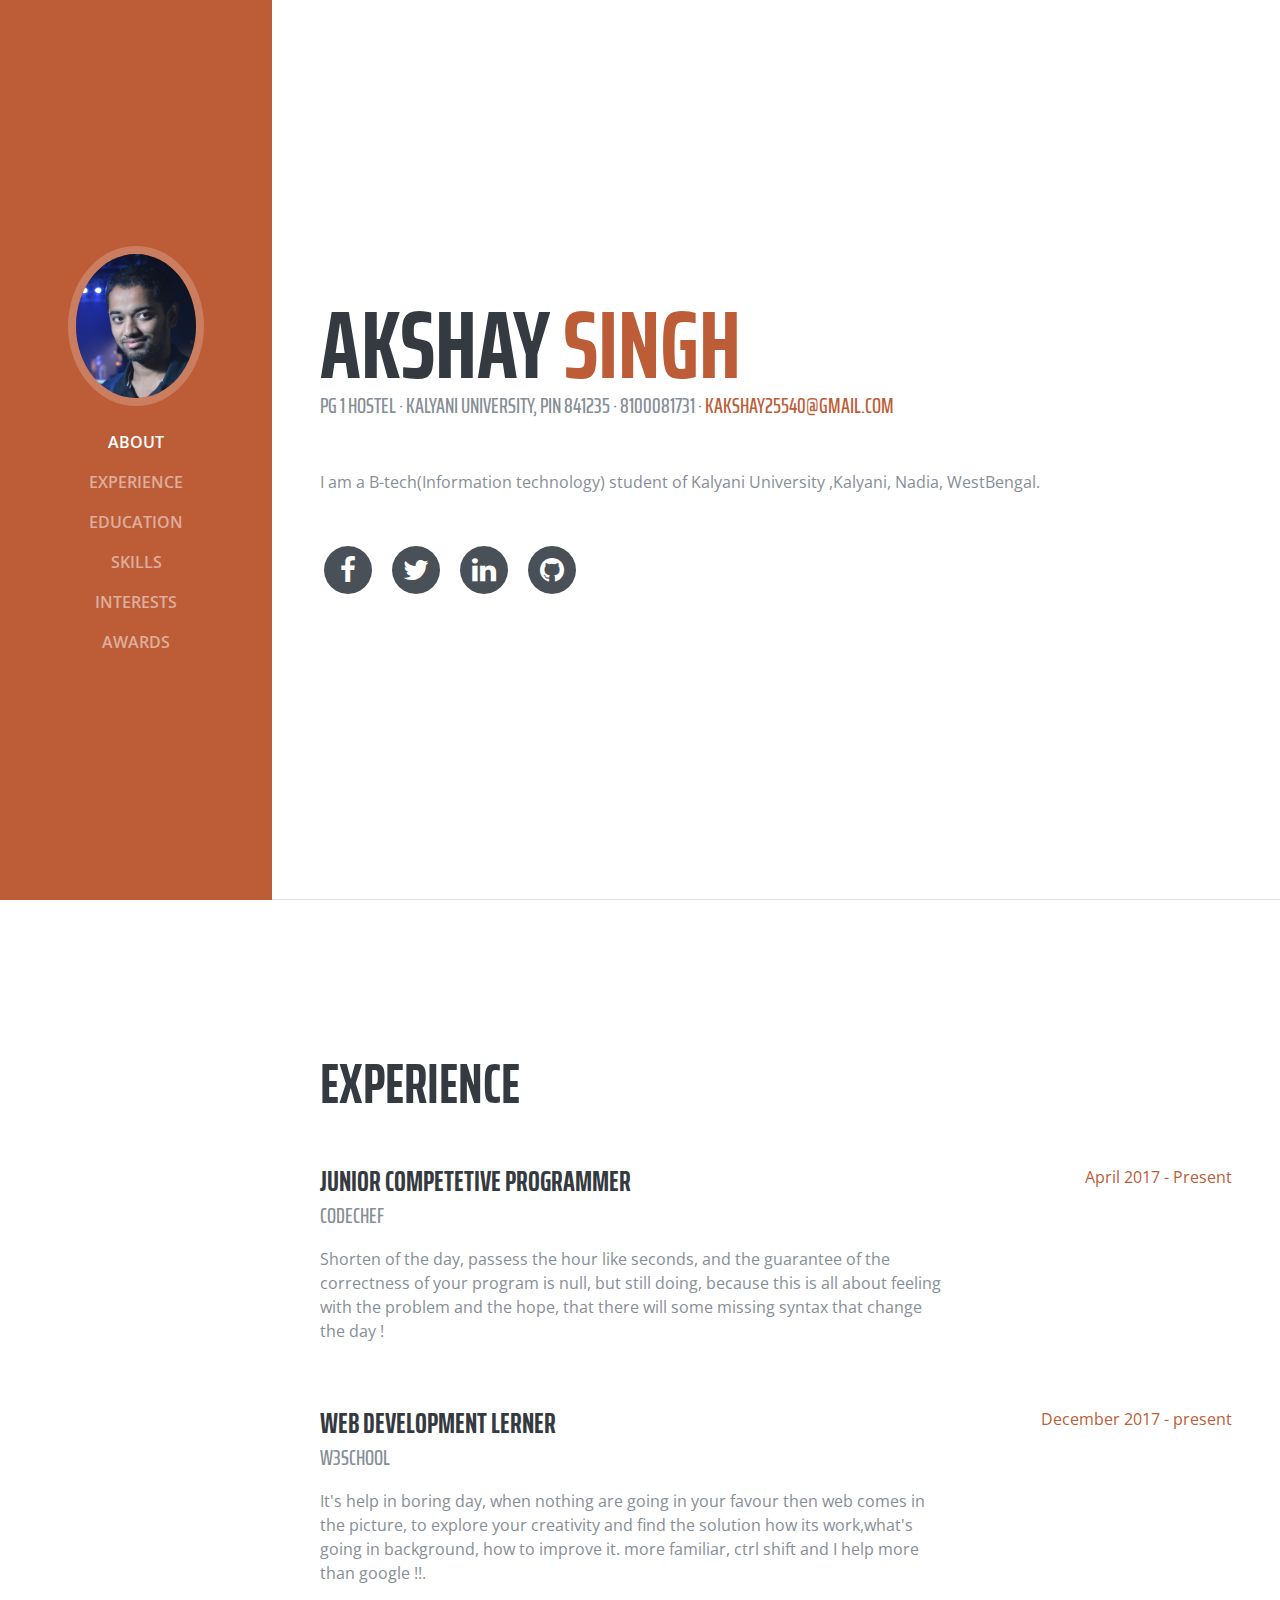
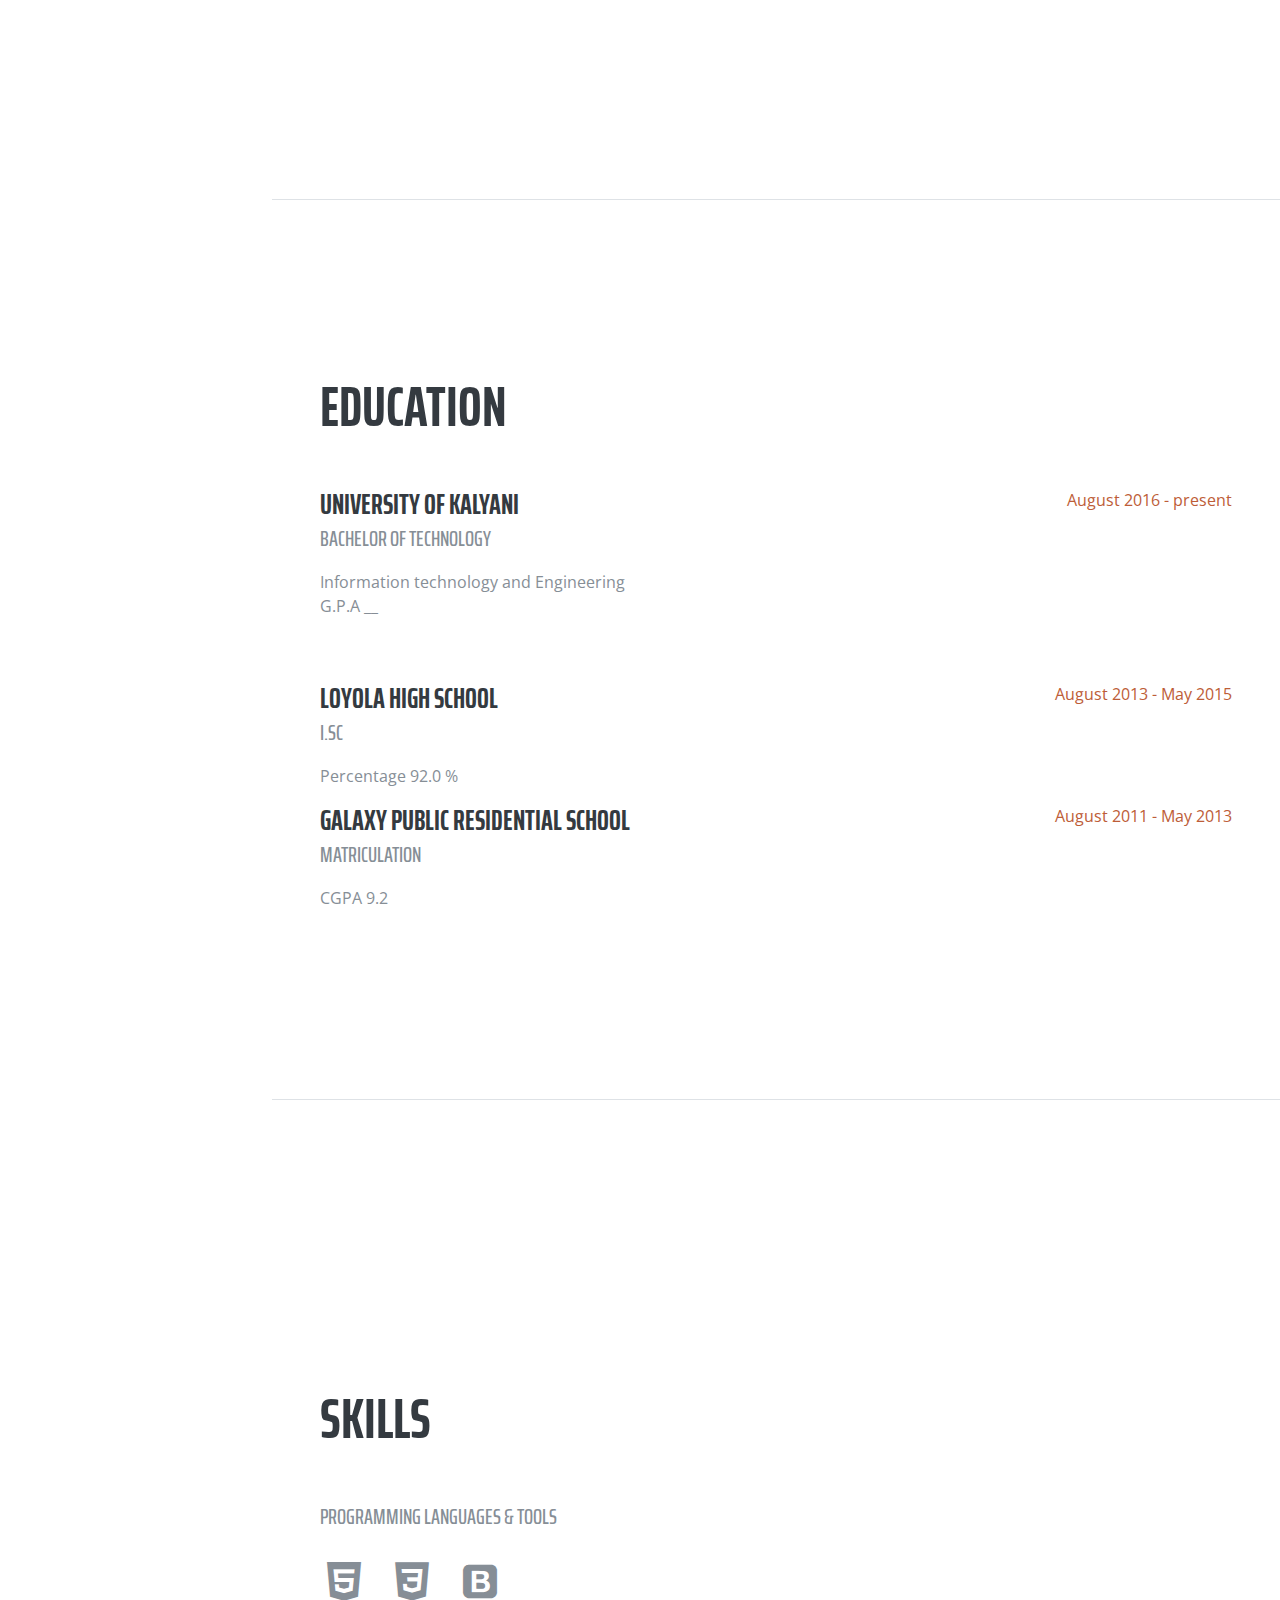
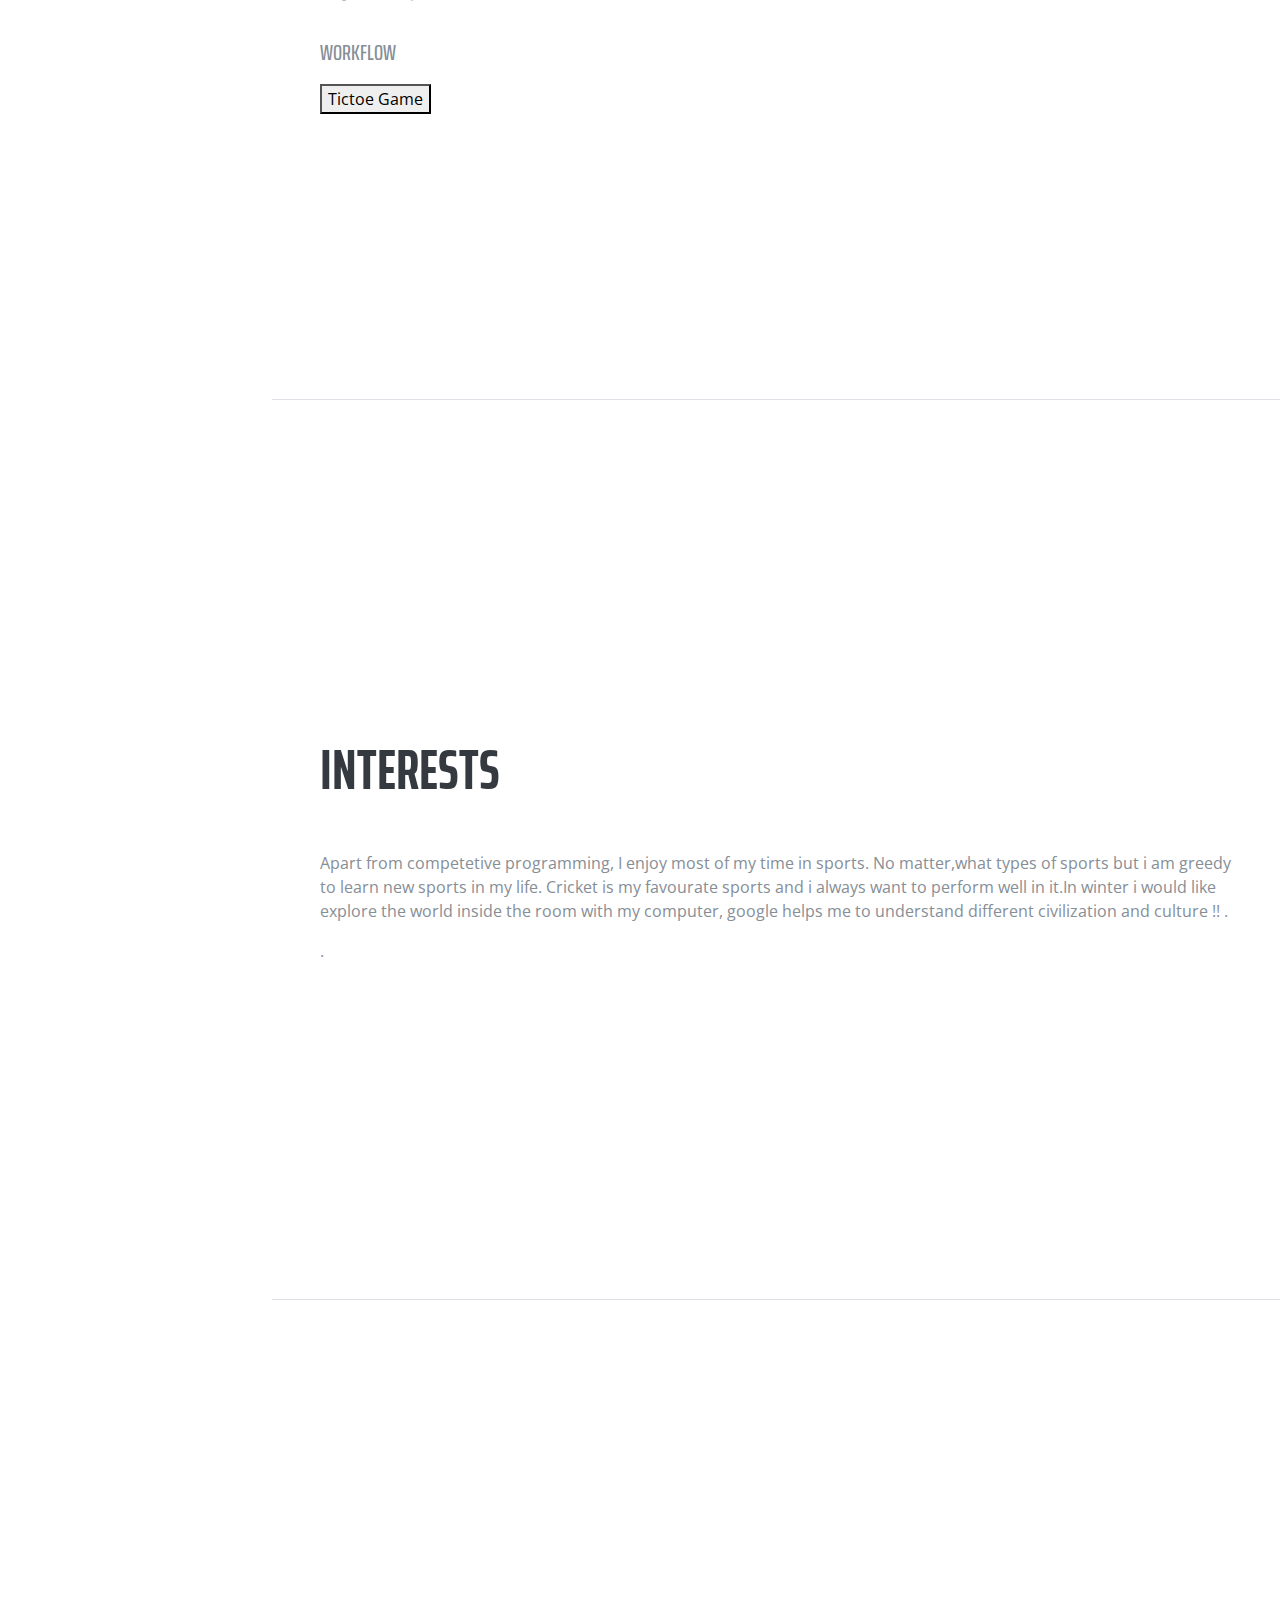
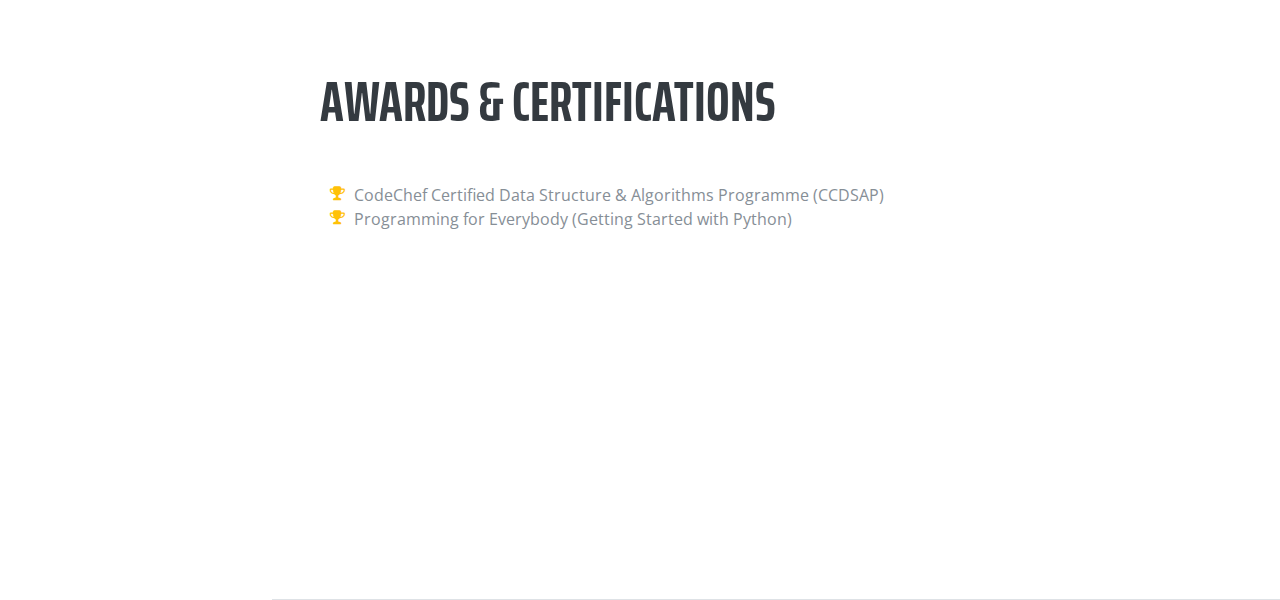
==== index.html @ 0f0812f7 "add new certificate" ====
<!DOCTYPE html>
<html lang="en">

  <head>

    <meta charset="utf-8">
    <meta name="viewport" content="width=device-width, initial-scale=1, shrink-to-fit=no">
    <meta name="description" content="">
    <meta name="author" content="">
    <meta name="google-site-verification" content="PpWbRpYiR3x2kvUYS6vo4Ul7hU4Tw1TbDPf30BFZz3Q" />
  <title>kakshaycs,Akshay kumar singh,Akshaycs</title>
  

    <!-- Bootstrap core CSS -->
    <link href="vendor/bootstrap/css/bootstrap.min.css" rel="stylesheet">

    <!-- Custom fonts for this template -->
    <link href="https://fonts.googleapis.com/css?family=Saira+Extra+Condensed:100,200,300,400,500,600,700,800,900" rel="stylesheet">
    <link href="https://fonts.googleapis.com/css?family=Open+Sans:300,300i,400,400i,600,600i,700,700i,800,800i" rel="stylesheet">
    <link href="vendor/font-awesome/css/font-awesome.min.css" rel="stylesheet">
    <link href="vendor/devicons/css/devicons.min.css" rel="stylesheet">
    <link href="vendor/simple-line-icons/css/simple-line-icons.css" rel="stylesheet">

    <!-- Custom styles for this template -->
    <link href="css/resume.min.css" rel="stylesheet">
    
    <script async src="//pagead2.googlesyndication.com/pagead/js/adsbygoogle.js"></script>
<script>
  (adsbygoogle = window.adsbygoogle || []).push({
    google_ad_client: "ca-pub-2603188495000974",
    enable_page_level_ads: true
  });
</script>

  </head>

  <body id="page-top">

    <nav class="navbar navbar-expand-lg navbar-dark bg-primary fixed-top" id="sideNav">
      <a class="navbar-brand js-scroll-trigger" href="#page-top">
        <span class="d-block d-lg-none">Akshay Kumar Singh</span>
        <span class="d-none d-lg-block">
          <img class="img-fluid img-profile rounded-circle mx-auto mb-2" src="img/Akshay kumar singh.png" alt="">
        </span>
      </a>
     <button class="navbar-toggler" type="button" data-toggle="collapse" data-target="#navbarSupportedContent" aria-controls="navbarSupportedContent" aria-expanded="false" aria-label="Toggle navigation">
        <span class="navbar-toggler-icon"></span>
      </button> 
      <div class="collapse navbar-collapse" id="navbarSupportedContent">
        <ul class="navbar-nav">
          <li class="nav-item">
            <a class="nav-link js-scroll-trigger" href="#about">About</a>
          </li>
          <li class="nav-item">
            <a class="nav-link js-scroll-trigger" href="#experience">Experience</a>
          </li>
          <li class="nav-item">
            <a class="nav-link js-scroll-trigger" href="#education">Education</a>
          </li>
          <li class="nav-item">
            <a class="nav-link js-scroll-trigger" href="#skills">Skills</a>
          </li>
          <li class="nav-item">
            <a class="nav-link js-scroll-trigger" href="#interests">Interests</a>
          </li>
          <li class="nav-item">
            <a class="nav-link js-scroll-trigger" href="#awards">Awards</a>
          </li>
        </ul>
      </div>
    </nav>

    <div class="container-fluid p-0">

      <section class="resume-section p-3 p-lg-5 d-flex d-column" id="about">
        <div class="my-auto">
          <h1 class="mb-0">Akshay
            <span class="text-primary">Singh</span>
          </h1>
          <div class="subheading mb-5">Pg 1 hostel  · Kalyani University, pin 841235 · 8100081731 ·
            <a href="mailto:name@email.com">kakshay25540@gmail.com</a>
          </div>
          <p class="mb-5">I am a B-tech(Information technology) student of Kalyani University ,Kalyani, Nadia, WestBengal. </p>
          <ul class="list-inline list-social-icons mb-0">
            <li class="list-inline-item">
              <a href="https://www.facebook.com/K.akshay255">
                <span class="fa-stack fa-lg">
                  <i class="fa fa-circle fa-stack-2x"></i>
                  <i class="fa fa-facebook fa-stack-1x fa-inverse"></i>
                </span>
              </a>
            </li>
            <li class="list-inline-item">
              <a href="https://twitter.com/Kakshay255Singh">
                <span class="fa-stack fa-lg">
                  <i class="fa fa-circle fa-stack-2x"></i>
                  <i class="fa fa-twitter fa-stack-1x fa-inverse"></i>
                </span>
              </a>
            </li>
            <li class="list-inline-item">
              <a href="https://www.linkedin.com/in/kakshaycs/">
                <span class="fa-stack fa-lg">
                  <i class="fa fa-circle fa-stack-2x"></i>
                  <i class="fa fa-linkedin fa-stack-1x fa-inverse"></i>
                </span>
              </a>
            </li>
            <li class="list-inline-item">
              <a href="https://github.com/kakshaycs">
                <span class="fa-stack fa-lg">
                  <i class="fa fa-circle fa-stack-2x"></i>
                  <i class="fa fa-github fa-stack-1x fa-inverse"></i>
                </span>
              </a>
            </li>
          </ul>
        </div>
      </section>

      <section class="resume-section p-3 p-lg-5 d-flex flex-column" id="experience">
        <div class="my-auto">
          <h2 class="mb-5">Experience</h2>

          <div class="resume-item d-flex flex-column flex-md-row mb-5">
            <div class="resume-content mr-auto">
              <h3 class="mb-0">Junior competetive programmer</h3>
              <div class="subheading mb-3">Codechef </div>
              <p>Shorten of the day, passess the hour  like seconds, and the guarantee of the correctness of your program is null, but still doing, because this is all about feeling with the problem and the hope, that there will some missing syntax that change the day ! </p>
            </div>
            <div class="resume-date text-md-right">
              <span class="text-primary">April 2017 - Present</span>
            </div>
          </div>

          <div class="resume-item d-flex flex-column flex-md-row mb-5">
            <div class="resume-content mr-auto">
              <h3 class="mb-0">Web Development lerner</h3>
              <div class="subheading mb-3">w3school</div>
              <p>It's help in boring day, when nothing are going in your favour then web comes in the picture, to explore your creativity and find the solution how its work,what's going in background, how to improve it. more familiar, ctrl shift and I help more than google !!.</p>
            </div>
            <div class="resume-date text-md-right">
              <span class="text-primary">December 2017 - present</span>
            </div>
          </div>

        

         

        </div>

      </section>

      <section class="resume-section p-3 p-lg-5 d-flex flex-column" id="education">
        <div class="my-auto">
          <h2 class="mb-5">Education</h2>

          <div class="resume-item d-flex flex-column flex-md-row mb-5">
            <div class="resume-content mr-auto">
              <h3 class="mb-0">University of Kalyani</h3>
              <div class="subheading mb-3">Bachelor of Technology</div>
              <div>Information technology and Engineering</div>
              <p>G.P.A __</p>
            </div>
            <div class="resume-date text-md-right">
              <span class="text-primary">August 2016 - present</span>
            </div>
          </div>

          <div class="resume-item d-flex flex-column flex-md-row">
            <div class="resume-content mr-auto">
              <h3 class="mb-0">Loyola High School</h3>
              <div class="subheading mb-3">I.Sc</div>
              <p>Percentage 92.0 %</p>
            </div>
            <div class="resume-date text-md-right">
              <span class="text-primary">August 2013 - May 2015</span>
            </div>
          </div>
           <div class="resume-item d-flex flex-column flex-md-row">
            <div class="resume-content mr-auto">
              <h3 class="mb-0">Galaxy Public Residential school</h3>
              <div class="subheading mb-3">Matriculation</div>
              <p>CGPA 9.2</p>
            </div>
            <div class="resume-date text-md-right">
              <span class="text-primary">August 2011 - May 2013</span>
            </div>
          </div>

        </div>
      </section>

      <section class="resume-section p-3 p-lg-5 d-flex flex-column" id="skills">
        <div class="my-auto">
          <h2 class="mb-5">Skills</h2>

          <div class="subheading mb-3">Programming Languages &amp; Tools</div>
          <ul class="list-inline list-icons">
            <li class="list-inline-item">
              <i class="devicons devicons-html5"></i>
            </li>
            <li class="list-inline-item">
              <i class="devicons devicons-css3"></i>
            </li>
            <li class="list-inline-item">
              <i class="devicons devicons-bootstrap"></i>
            </li>
            <li class="list-inline-item">
              <i class="devicons devicons-c-wordmark colored"></i>
            </li>
            <li class="list-inline-item">
              <i class="devicons devicons-python-plain-wordmark colored"></i>
            </li>
            <li class="list-inline-item">
              <i class="devicons devicons-java-plain colored"></i>
            </li>
            <li class="list-inline-item">
              <i class="devicons devicons-cplusplus-plain colored"></i>
            </li>
            
          </ul>

          <div class="subheading mb-3">Workflow</div>
          <a href="Tictoe/index.html"><button>Tictoe Game</button></a>
        <!--  <ul class="fa-ul mb-0">
            <li>
              <i class="fa-li fa fa-check"></i>
              Mobile-First, Responsive Design</li>
            <li>
              <i class="fa-li fa fa-check"></i>
              Cross Browser Testing &amp; Debugging</li>
            <li>
              <i class="fa-li fa fa-check"></i>
              Cross Functional Teams</li>
            <li>
              <i class="fa-li fa fa-check"></i>
              Agile Development &amp; Scrum</li>
          </ul>-->
        </div>
      </section>

      <section class="resume-section p-3 p-lg-5 d-flex flex-column" id="interests">
        <div class="my-auto">
          <h2 class="mb-5">Interests</h2>
          <p>Apart from competetive programming, I enjoy most of my time in sports. No matter,what types of sports but i am greedy to learn new sports in my life. Cricket is my favourate sports and i always want to perform well in it.In winter i would like explore the world inside the room with my computer, google helps me to understand different civilization and culture !! .</p>
          <p class="mb-0">.</p>
        </div>
      </section>

      <section class="resume-section p-3 p-lg-5 d-flex flex-column" id="awards">
        <div class="my-auto">
          <h2 class="mb-5">Awards &amp; Certifications</h2>
          <ul class="fa-ul mb-0">
            <li>
              <i class="fa-li fa fa-trophy text-warning"></i>
              CodeChef Certified Data Structure & Algorithms Programme (CCDSAP)</li>
            <li>
              <i class="fa-li fa fa-trophy text-warning"></i>
            Programming for Everybody (Getting Started with Python) </li>
           <!-- <li>
              <i class="fa-li fa fa-trophy text-warning"></i>
              1<sup>st</sup>
             </li>
            <li>
              <i class="fa-li fa fa-trophy text-warning"></i>
              1<sup>st</sup>
             </li>
            <li>
              <i class="fa-li fa fa-trophy text-warning"></i>
              2<sup>nd</sup>
           </li>
            <li>
            <li>
              <i class="fa-li fa fa-trophy text-warning"></i>
              1<sup>st</sup>
              </li>
            <li>
              <i class="fa-li fa fa-trophy text-warning"></i>
              3<sup>rd</sup>
              </li> -->
          </ul>
        </div>
      </section>

    </div>

    <!-- Bootstrap core JavaScript -->
    <script src="vendor/jquery/jquery.min.js"></script>
    <script src="vendor/bootstrap/js/bootstrap.bundle.min.js"></script>

    <!-- Plugin JavaScript -->
    <script src="vendor/jquery-easing/jquery.easing.min.js"></script>

    <!-- Custom scripts for this template -->
    <script src="js/resume.min.js"></script>

  </body>

</html>
---- vendor/devicons/css/devicons.min.css ----
/*!
 *  Devicons 1.8.0 made by Theodore Vorillas / http://vorillaz.com 
 */
@font-face{font-family:devicons;src:url(../fonts/devicons.eot?xqxft6);src:url(../fonts/devicons.eot?#iefixxqxft6) format("embedded-opentype"),url(../fonts/devicons.woff?xqxft6) format("woff"),url(../fonts/devicons.ttf?xqxft6) format("truetype"),url(../fonts/devicons.svg?xqxft6#devicons) format("svg");font-weight:400;font-style:normal}.devicons{font-family:devicons;speak:none;font-style:normal;font-weight:400;font-variant:normal;text-transform:none;line-height:1;-webkit-font-smoothing:antialiased;-moz-osx-font-smoothing:grayscale}.devicons-git:before{content:"\e602"}.devicons-git_compare:before{content:"\e628"}.devicons-git_branch:before{content:"\e625"}.devicons-git_commit:before{content:"\e629"}.devicons-git_pull_request:before{content:"\e626"}.devicons-git_merge:before{content:"\e627"}.devicons-bitbucket:before{content:"\e603"}.devicons-github_alt:before{content:"\e608"}.devicons-github_badge:before{content:"\e609"}.devicons-github:before{content:"\e60a"}.devicons-github_full:before{content:"\e617"}.devicons-java:before{content:"\e638"}.devicons-ruby:before{content:"\e639"}.devicons-scala:before{content:"\e637"}.devicons-python:before{content:"\e63c"}.devicons-go:before{content:"\e624"}.devicons-ruby_on_rails:before{content:"\e63b"}.devicons-django:before{content:"\e61d"}.devicons-markdown:before{content:"\e63e"}.devicons-php:before{content:"\e63d"}.devicons-mysql:before{content:"\e604"}.devicons-streamline:before{content:"\e605"}.devicons-database:before{content:"\e606"}.devicons-laravel:before{content:"\e63f"}.devicons-javascript:before{content:"\e64e"}.devicons-angular:before{content:"\e653"}.devicons-backbone:before{content:"\e652"}.devicons-coffeescript:before{content:"\e651"}.devicons-jquery:before{content:"\e650"}.devicons-modernizr:before{content:"\e620"}.devicons-jquery_ui:before{content:"\e654"}.devicons-ember:before{content:"\e61b"}.devicons-dojo:before{content:"\e61c"}.devicons-nodejs:before{content:"\e619"}.devicons-nodejs_small:before{content:"\e618"}.devicons-javascript_shield:before{content:"\e64f"}.devicons-bootstrap:before{content:"\e647"}.devicons-sass:before{content:"\e64b"}.devicons-css3_full:before{content:"\e64a"}.devicons-css3:before{content:"\e649"}.devicons-html5:before{content:"\e636"}.devicons-html5_multimedia:before{content:"\e632"}.devicons-html5_device_access:before{content:"\e633"}.devicons-html5_3d_effects:before{content:"\e635"}.devicons-html5_connectivity:before{content:"\e634"}.devicons-ghost_small:before{content:"\e614"}.devicons-ghost:before{content:"\e61f"}.devicons-magento:before{content:"\e640"}.devicons-joomla:before{content:"\e641"}.devicons-jekyll_small:before{content:"\e60d"}.devicons-drupal:before{content:"\e642"}.devicons-wordpress:before{content:"\e60b"}.devicons-grunt:before{content:"\e64c"}.devicons-bower:before{content:"\e64d"}.devicons-npm:before{content:"\e61e"}.devicons-yahoo_small:before{content:"\e62b"}.devicons-yahoo:before{content:"\e615"}.devicons-bing_small:before{content:"\e600"}.devicons-windows:before{content:"\e60f"}.devicons-linux:before{content:"\e612"}.devicons-ubuntu:before{content:"\e63a"}.devicons-android:before{content:"\e60e"}.devicons-apple:before{content:"\e611"}.devicons-appstore:before{content:"\e613"}.devicons-phonegap:before{content:"\e630"}.devicons-blackberry:before{content:"\e623"}.devicons-stackoverflow:before{content:"\e610"}.devicons-techcrunch:before{content:"\e62c"}.devicons-codrops:before{content:"\e62f"}.devicons-css_tricks:before{content:"\e601"}.devicons-smashing_magazine:before{content:"\e62d"}.devicons-netmagazine:before{content:"\e62e"}.devicons-codepen:before{content:"\e616"}.devicons-cssdeck:before{content:"\e62a"}.devicons-hackernews:before{content:"\e61a"}.devicons-dropbox:before{content:"\e607"}.devicons-google_drive:before{content:"\e631"}.devicons-visualstudio:before{content:"\e60c"}.devicons-unity_small:before{content:"\e621"}.devicons-raspberry_pi:before{content:"\e622"}.devicons-chrome:before{content:"\e643"}.devicons-ie:before{content:"\e644"}.devicons-firefox:before{content:"\e645"}.devicons-opera:before{content:"\e646"}.devicons-safari:before{content:"\e648"}.devicons-swift:before{content:"\e655"}.devicons-symfony:before{content:"\e656"}.devicons-symfony_badge:before{content:"\e657"}.devicons-less:before{content:"\e658"}.devicons-stylus:before{content:"\e659"}.devicons-trello:before{content:"\e65a"}.devicons-atlassian:before{content:"\e65b"}.devicons-jira:before{content:"\e65c"}.devicons-envato:before{content:"\e65d"}.devicons-snap_svg:before{content:"\e65e"}.devicons-raphael:before{content:"\e65f"}.devicons-google_analytics:before{content:"\e660"}.devicons-compass:before{content:"\e661"}.devicons-onedrive:before{content:"\e662"}.devicons-gulp:before{content:"\e663"}.devicons-atom:before{content:"\e664"}.devicons-cisco:before{content:"\e665"}.devicons-nancy:before{content:"\e666"}.devicons-clojure:before{content:"\e668"}.devicons-clojure_alt:before{content:"\e66a"}.devicons-perl:before{content:"\e669"}.devicons-celluloid:before{content:"\e66b"}.devicons-w3c:before{content:"\e66c"}.devicons-redis:before{content:"\e66d"}.devicons-postgresql:before{content:"\e66e"}.devicons-webplatform:before{content:"\e66f"}.devicons-jenkins:before{content:"\e667"}.devicons-requirejs:before{content:"\e670"}.devicons-opensource:before{content:"\e671"}.devicons-typo3:before{content:"\e672"}.devicons-uikit:before{content:"\e673"}.devicons-doctrine:before{content:"\e674"}.devicons-groovy:before{content:"\e675"}.devicons-nginx:before{content:"\e676"}.devicons-haskell:before{content:"\e677"}.devicons-zend:before{content:"\e678"}.devicons-gnu:before{content:"\e679"}.devicons-yeoman:before{content:"\e67a"}.devicons-heroku:before{content:"\e67b"}.devicons-debian:before{content:"\e67d"}.devicons-travis:before{content:"\e67e"}.devicons-dotnet:before{content:"\e67f"}.devicons-codeigniter:before{content:"\e680"}.devicons-javascript_badge:before{content:"\e681"}.devicons-yii:before{content:"\e682"}.devicons-msql_server:before{content:"\e67c"}.devicons-composer:before{content:"\e683"}.devicons-krakenjs_badge:before{content:"\e684"}.devicons-krakenjs:before{content:"\e685"}.devicons-mozilla:before{content:"\e686"}.devicons-firebase:before{content:"\e687"}.devicons-sizzlejs:before{content:"\e688"}.devicons-creativecommons:before{content:"\e689"}.devicons-creativecommons_badge:before{content:"\e68a"}.devicons-mitlicence:before{content:"\e68b"}.devicons-senchatouch:before{content:"\e68c"}.devicons-bugsense:before{content:"\e68d"}.devicons-extjs:before{content:"\e68e"}.devicons-mootools_badge:before{content:"\e68f"}.devicons-mootools:before{content:"\e690"}.devicons-ruby_rough:before{content:"\e691"}.devicons-komodo:before{content:"\e692"}.devicons-coda:before{content:"\e693"}.devicons-bintray:before{content:"\e694"}.devicons-terminal:before{content:"\e695"}.devicons-code:before{content:"\e696"}.devicons-responsive:before{content:"\e697"}.devicons-dart:before{content:"\e698"}.devicons-aptana:before{content:"\e699"}.devicons-mailchimp:before{content:"\e69a"}.devicons-netbeans:before{content:"\e69b"}.devicons-dreamweaver:before{content:"\e69c"}.devicons-brackets:before{content:"\e69d"}.devicons-eclipse:before{content:"\e69e"}.devicons-cloud9:before{content:"\e69f"}.devicons-scrum:before{content:"\e6a0"}.devicons-prolog:before{content:"\e6a1"}.devicons-terminal_badge:before{content:"\e6a2"}.devicons-code_badge:before{content:"\e6a3"}.devicons-mongodb:before{content:"\e6a4"}.devicons-meteor:before{content:"\e6a5"}.devicons-meteorfull:before{content:"\e6a6"}.devicons-fsharp:before{content:"\e6a7"}.devicons-rust:before{content:"\e6a8"}.devicons-ionic:before{content:"\e6a9"}.devicons-sublime:before{content:"\e6aa"}.devicons-appcelerator:before{content:"\e6ab"}.devicons-asterisk:before{content:"\e6ac"}.devicons-aws:before{content:"\e6ad"}.devicons-digital-ocean:before{content:"\e6ae"}.devicons-dlang:before{content:"\e6af"}.devicons-docker:before{content:"\e6b0"}.devicons-erlang:before{content:"\e6b1"}.devicons-google-cloud-platform:before{content:"\e6b2"}.devicons-grails:before{content:"\e6b3"}.devicons-illustrator:before{content:"\e6b4"}.devicons-intellij:before{content:"\e6b5"}.devicons-materializecss:before{content:"\e6b6"}.devicons-openshift:before{content:"\e6b7"}.devicons-photoshop:before{content:"\e6b8"}.devicons-rackspace:before{content:"\e6b9"}.devicons-react:before{content:"\e6ba"}.devicons-redhat:before{content:"\e6bb"}.devicons-scriptcs:before{content:"\e6bc"}.devicons-sqllite:before{content:"\e6c4"}.devicons-vim:before{content:"\e6c5"}
---- vendor/simple-line-icons/css/simple-line-icons.css ----
@font-face {
  font-family: 'simple-line-icons';
  src: url('../fonts/Simple-Line-Icons.eot?v=2.4.0');
  src: url('../fonts/Simple-Line-Icons.eot?v=2.4.0#iefix') format('embedded-opentype'), url('../fonts/Simple-Line-Icons.woff2?v=2.4.0') format('woff2'), url('../fonts/Simple-Line-Icons.ttf?v=2.4.0') format('truetype'), url('../fonts/Simple-Line-Icons.woff?v=2.4.0') format('woff'), url('../fonts/Simple-Line-Icons.svg?v=2.4.0#simple-line-icons') format('svg');
  font-weight: normal;
  font-style: normal;
}
/*
 Use the following CSS code if you want to have a class per icon.
 Instead of a list of all class selectors, you can use the generic [class*="icon-"] selector, but it's slower:
*/
.icon-user,
.icon-people,
.icon-user-female,
.icon-user-follow,
.icon-user-following,
.icon-user-unfollow,
.icon-login,
.icon-logout,
.icon-emotsmile,
.icon-phone,
.icon-call-end,
.icon-call-in,
.icon-call-out,
.icon-map,
.icon-location-pin,
.icon-direction,
.icon-directions,
.icon-compass,
.icon-layers,
.icon-menu,
.icon-list,
.icon-options-vertical,
.icon-options,
.icon-arrow-down,
.icon-arrow-left,
.icon-arrow-right,
.icon-arrow-up,
.icon-arrow-up-circle,
.icon-arrow-left-circle,
.icon-arrow-right-circle,
.icon-arrow-down-circle,
.icon-check,
.icon-clock,
.icon-plus,
.icon-minus,
.icon-close,
.icon-event,
.icon-exclamation,
.icon-organization,
.icon-trophy,
.icon-screen-smartphone,
.icon-screen-desktop,
.icon-plane,
.icon-notebook,
.icon-mustache,
.icon-mouse,
.icon-magnet,
.icon-energy,
.icon-disc,
.icon-cursor,
.icon-cursor-move,
.icon-crop,
.icon-chemistry,
.icon-speedometer,
.icon-shield,
.icon-screen-tablet,
.icon-magic-wand,
.icon-hourglass,
.icon-graduation,
.icon-ghost,
.icon-game-controller,
.icon-fire,
.icon-eyeglass,
.icon-envelope-open,
.icon-envelope-letter,
.icon-bell,
.icon-badge,
.icon-anchor,
.icon-wallet,
.icon-vector,
.icon-speech,
.icon-puzzle,
.icon-printer,
.icon-present,
.icon-playlist,
.icon-pin,
.icon-picture,
.icon-handbag,
.icon-globe-alt,
.icon-globe,
.icon-folder-alt,
.icon-folder,
.icon-film,
.icon-feed,
.icon-drop,
.icon-drawer,
.icon-docs,
.icon-doc,
.icon-diamond,
.icon-cup,
.icon-calculator,
.icon-bubbles,
.icon-briefcase,
.icon-book-open,
.icon-basket-loaded,
.icon-basket,
.icon-bag,
.icon-action-undo,
.icon-action-redo,
.icon-wrench,
.icon-umbrella,
.icon-trash,
.icon-tag,
.icon-support,
.icon-frame,
.icon-size-fullscreen,
.icon-size-actual,
.icon-shuffle,
.icon-share-alt,
.icon-share,
.icon-rocket,
.icon-question,
.icon-pie-chart,
.icon-pencil,
.icon-note,
.icon-loop,
.icon-home,
.icon-grid,
.icon-graph,
.icon-microphone,
.icon-music-tone-alt,
.icon-music-tone,
.icon-earphones-alt,
.icon-earphones,
.icon-equalizer,
.icon-like,
.icon-dislike,
.icon-control-start,
.icon-control-rewind,
.icon-control-play,
.icon-control-pause,
.icon-control-forward,
.icon-control-end,
.icon-volume-1,
.icon-volume-2,
.icon-volume-off,
.icon-calendar,
.icon-bulb,
.icon-chart,
.icon-ban,
.icon-bubble,
.icon-camrecorder,
.icon-camera,
.icon-cloud-download,
.icon-cloud-upload,
.icon-envelope,
.icon-eye,
.icon-flag,
.icon-heart,
.icon-info,
.icon-key,
.icon-link,
.icon-lock,
.icon-lock-open,
.icon-magnifier,
.icon-magnifier-add,
.icon-magnifier-remove,
.icon-paper-clip,
.icon-paper-plane,
.icon-power,
.icon-refresh,
.icon-reload,
.icon-settings,
.icon-star,
.icon-symbol-female,
.icon-symbol-male,
.icon-target,
.icon-credit-card,
.icon-paypal,
.icon-social-tumblr,
.icon-social-twitter,
.icon-social-facebook,
.icon-social-instagram,
.icon-social-linkedin,
.icon-social-pinterest,
.icon-social-github,
.icon-social-google,
.icon-social-reddit,
.icon-social-skype,
.icon-social-dribbble,
.icon-social-behance,
.icon-social-foursqare,
.icon-social-soundcloud,
.icon-social-spotify,
.icon-social-stumbleupon,
.icon-social-youtube,
.icon-social-dropbox,
.icon-social-vkontakte,
.icon-social-steam {
  font-family: 'simple-line-icons';
  speak: none;
  font-style: normal;
  font-weight: normal;
  font-variant: normal;
  text-transform: none;
  line-height: 1;
  /* Better Font Rendering =========== */
  -webkit-font-smoothing: antialiased;
  -moz-osx-font-smoothing: grayscale;
}
.icon-user:before {
  content: "\e005";
}
.icon-people:before {
  content: "\e001";
}
.icon-user-female:before {
  content: "\e000";
}
.icon-user-follow:before {
  content: "\e002";
}
.icon-user-following:before {
  content: "\e003";
}
.icon-user-unfollow:before {
  content: "\e004";
}
.icon-login:before {
  content: "\e066";
}
.icon-logout:before {
  content: "\e065";
}
.icon-emotsmile:before {
  content: "\e021";
}
.icon-phone:before {
  content: "\e600";
}
.icon-call-end:before {
  content: "\e048";
}
.icon-call-in:before {
  content: "\e047";
}
.icon-call-out:before {
  content: "\e046";
}
.icon-map:before {
  content: "\e033";
}
.icon-location-pin:before {
  content: "\e096";
}
.icon-direction:before {
  content: "\e042";
}
.icon-directions:before {
  content: "\e041";
}
.icon-compass:before {
  content: "\e045";
}
.icon-layers:before {
  content: "\e034";
}
.icon-menu:before {
  content: "\e601";
}
.icon-list:before {
  content: "\e067";
}
.icon-options-vertical:before {
  content: "\e602";
}
.icon-options:before {
  content: "\e603";
}
.icon-arrow-down:before {
  content: "\e604";
}
.icon-arrow-left:before {
  content: "\e605";
}
.icon-arrow-right:before {
  content: "\e606";
}
.icon-arrow-up:before {
  content: "\e607";
}
.icon-arrow-up-circle:before {
  content: "\e078";
}
.icon-arrow-left-circle:before {
  content: "\e07a";
}
.icon-arrow-right-circle:before {
  content: "\e079";
}
.icon-arrow-down-circle:before {
  content: "\e07b";
}
.icon-check:before {
  content: "\e080";
}
.icon-clock:before {
  content: "\e081";
}
.icon-plus:before {
  content: "\e095";
}
.icon-minus:before {
  content: "\e615";
}
.icon-close:before {
  content: "\e082";
}
.icon-event:before {
  content: "\e619";
}
.icon-exclamation:before {
  content: "\e617";
}
.icon-organization:before {
  content: "\e616";
}
.icon-trophy:before {
  content: "\e006";
}
.icon-screen-smartphone:before {
  content: "\e010";
}
.icon-screen-desktop:before {
  content: "\e011";
}
.icon-plane:before {
  content: "\e012";
}
.icon-notebook:before {
  content: "\e013";
}
.icon-mustache:before {
  content: "\e014";
}
.icon-mouse:before {
  content: "\e015";
}
.icon-magnet:before {
  content: "\e016";
}
.icon-energy:before {
  content: "\e020";
}
.icon-disc:before {
  content: "\e022";
}
.icon-cursor:before {
  content: "\e06e";
}
.icon-cursor-move:before {
  content: "\e023";
}
.icon-crop:before {
  content: "\e024";
}
.icon-chemistry:before {
  content: "\e026";
}
.icon-speedometer:before {
  content: "\e007";
}
.icon-shield:before {
  content: "\e00e";
}
.icon-screen-tablet:before {
  content: "\e00f";
}
.icon-magic-wand:before {
  content: "\e017";
}
.icon-hourglass:before {
  content: "\e018";
}
.icon-graduation:before {
  content: "\e019";
}
.icon-ghost:before {
  content: "\e01a";
}
.icon-game-controller:before {
  content: "\e01b";
}
.icon-fire:before {
  content: "\e01c";
}
.icon-eyeglass:before {
  content: "\e01d";
}
.icon-envelope-open:before {
  content: "\e01e";
}
.icon-envelope-letter:before {
  content: "\e01f";
}
.icon-bell:before {
  content: "\e027";
}
.icon-badge:before {
  content: "\e028";
}
.icon-anchor:before {
  content: "\e029";
}
.icon-wallet:before {
  content: "\e02a";
}
.icon-vector:before {
  content: "\e02b";
}
.icon-speech:before {
  content: "\e02c";
}
.icon-puzzle:before {
  content: "\e02d";
}
.icon-printer:before {
  content: "\e02e";
}
.icon-present:before {
  content: "\e02f";
}
.icon-playlist:before {
  content: "\e030";
}
.icon-pin:before {
  content: "\e031";
}
.icon-picture:before {
  content: "\e032";
}
.icon-handbag:before {
  content: "\e035";
}
.icon-globe-alt:before {
  content: "\e036";
}
.icon-globe:before {
  content: "\e037";
}
.icon-folder-alt:before {
  content: "\e039";
}
.icon-folder:before {
  content: "\e089";
}
.icon-film:before {
  content: "\e03a";
}
.icon-feed:before {
  content: "\e03b";
}
.icon-drop:before {
  content: "\e03e";
}
.icon-drawer:before {
  content: "\e03f";
}
.icon-docs:before {
  content: "\e040";
}
.icon-doc:before {
  content: "\e085";
}
.icon-diamond:before {
  content: "\e043";
}
.icon-cup:before {
  content: "\e044";
}
.icon-calculator:before {
  content: "\e049";
}
.icon-bubbles:before {
  content: "\e04a";
}
.icon-briefcase:before {
  content: "\e04b";
}
.icon-book-open:before {
  content: "\e04c";
}
.icon-basket-loaded:before {
  content: "\e04d";
}
.icon-basket:before {
  content: "\e04e";
}
.icon-bag:before {
  content: "\e04f";
}
.icon-action-undo:before {
  content: "\e050";
}
.icon-action-redo:before {
  content: "\e051";
}
.icon-wrench:before {
  content: "\e052";
}
.icon-umbrella:before {
  content: "\e053";
}
.icon-trash:before {
  content: "\e054";
}
.icon-tag:before {
  content: "\e055";
}
.icon-support:before {
  content: "\e056";
}
.icon-frame:before {
  content: "\e038";
}
.icon-size-fullscreen:before {
  content: "\e057";
}
.icon-size-actual:before {
  content: "\e058";
}
.icon-shuffle:before {
  content: "\e059";
}
.icon-share-alt:before {
  content: "\e05a";
}
.icon-share:before {
  content: "\e05b";
}
.icon-rocket:before {
  content: "\e05c";
}
.icon-question:before {
  content: "\e05d";
}
.icon-pie-chart:before {
  content: "\e05e";
}
.icon-pencil:before {
  content: "\e05f";
}
.icon-note:before {
  content: "\e060";
}
.icon-loop:before {
  content: "\e064";
}
.icon-home:before {
  content: "\e069";
}
.icon-grid:before {
  content: "\e06a";
}
.icon-graph:before {
  content: "\e06b";
}
.icon-microphone:before {
  content: "\e063";
}
.icon-music-tone-alt:before {
  content: "\e061";
}
.icon-music-tone:before {
  content: "\e062";
}
.icon-earphones-alt:before {
  content: "\e03c";
}
.icon-earphones:before {
  content: "\e03d";
}
.icon-equalizer:before {
  content: "\e06c";
}
.icon-like:before {
  content: "\e068";
}
.icon-dislike:before {
  content: "\e06d";
}
.icon-control-start:before {
  content: "\e06f";
}
.icon-control-rewind:before {
  content: "\e070";
}
.icon-control-play:before {
  content: "\e071";
}
.icon-control-pause:before {
  content: "\e072";
}
.icon-control-forward:before {
  content: "\e073";
}
.icon-control-end:before {
  content: "\e074";
}
.icon-volume-1:before {
  content: "\e09f";
}
.icon-volume-2:before {
  content: "\e0a0";
}
.icon-volume-off:before {
  content: "\e0a1";
}
.icon-calendar:before {
  content: "\e075";
}
.icon-bulb:before {
  content: "\e076";
}
.icon-chart:before {
  content: "\e077";
}
.icon-ban:before {
  content: "\e07c";
}
.icon-bubble:before {
  content: "\e07d";
}
.icon-camrecorder:before {
  content: "\e07e";
}
.icon-camera:before {
  content: "\e07f";
}
.icon-cloud-download:before {
  content: "\e083";
}
.icon-cloud-upload:before {
  content: "\e084";
}
.icon-envelope:before {
  content: "\e086";
}
.icon-eye:before {
  content: "\e087";
}
.icon-flag:before {
  content: "\e088";
}
.icon-heart:before {
  content: "\e08a";
}
.icon-info:before {
  content: "\e08b";
}
.icon-key:before {
  content: "\e08c";
}
.icon-link:before {
  content: "\e08d";
}
.icon-lock:before {
  content: "\e08e";
}
.icon-lock-open:before {
  content: "\e08f";
}
.icon-magnifier:before {
  content: "\e090";
}
.icon-magnifier-add:before {
  content: "\e091";
}
.icon-magnifier-remove:before {
  content: "\e092";
}
.icon-paper-clip:before {
  content: "\e093";
}
.icon-paper-plane:before {
  content: "\e094";
}
.icon-power:before {
  content: "\e097";
}
.icon-refresh:before {
  content: "\e098";
}
.icon-reload:before {
  content: "\e099";
}
.icon-settings:before {
  content: "\e09a";
}
.icon-star:before {
  content: "\e09b";
}
.icon-symbol-female:before {
  content: "\e09c";
}
.icon-symbol-male:before {
  content: "\e09d";
}
.icon-target:before {
  content: "\e09e";
}
.icon-credit-card:before {
  content: "\e025";
}
.icon-paypal:before {
  content: "\e608";
}
.icon-social-tumblr:before {
  content: "\e00a";
}
.icon-social-twitter:before {
  content: "\e009";
}
.icon-social-facebook:before {
  content: "\e00b";
}
.icon-social-instagram:before {
  content: "\e609";
}
.icon-social-linkedin:before {
  content: "\e60a";
}
.icon-social-pinterest:before {
  content: "\e60b";
}
.icon-social-github:before {
  content: "\e60c";
}
.icon-social-google:before {
  content: "\e60d";
}
.icon-social-reddit:before {
  content: "\e60e";
}
.icon-social-skype:before {
  content: "\e60f";
}
.icon-social-dribbble:before {
  content: "\e00d";
}
.icon-social-behance:before {
  content: "\e610";
}
.icon-social-foursqare:before {
  content: "\e611";
}
.icon-social-soundcloud:before {
  content: "\e612";
}
.icon-social-spotify:before {
  content: "\e613";
}
.icon-social-stumbleupon:before {
  content: "\e614";
}
.icon-social-youtube:before {
  content: "\e008";
}
.icon-social-dropbox:before {
  content: "\e00c";
}
.icon-social-vkontakte:before {
  content: "\e618";
}
.icon-social-steam:before {
  content: "\e620";
}
---- css/resume.min.css ----
body{font-family:'Open Sans',serif;padding-top:54px;color:#868e96}@media (min-width:992px){body{padding-top:0;padding-left:17rem}}h1,h2,h3,h4,h5,h6{font-family:'Saira Extra Condensed',serif;font-weight:700;text-transform:uppercase;color:#343a40}h1{font-size:6rem;line-height:5.5rem}h2{font-size:3.5rem}.subheading{text-transform:uppercase;font-weight:500;font-family:'Saira Extra Condensed',serif;font-size:1.35rem}.list-social-icons a{color:#495057}.list-social-icons a:hover{color:#bd5d38}.list-social-icons a .fa-lg{font-size:1.75rem}.list-icons{font-size:3rem}.list-icons .list-inline-item i:hover{color:#bd5d38}#sideNav .navbar-nav .nav-item .nav-link{font-weight:600;text-transform:uppercase}@media (min-width:992px){#sideNav{text-align:center;position:fixed;top:0;left:0;display:flex;flex-direction:column;width:17rem;height:100vh}#sideNav .navbar-brand{display:flex;margin:auto auto 0;padding:.5rem}#sideNav .navbar-brand .img-profile{max-width:10rem;max-height:10rem;border:.5rem solid rgba(255,255,255,.2)}#sideNav .navbar-collapse{display:flex;align-items:flex-start;flex-grow:0;width:100%;margin-bottom:auto}#sideNav .navbar-collapse .navbar-nav{flex-direction:column;width:100%}#sideNav .navbar-collapse .navbar-nav .nav-item{display:block}#sideNav .navbar-collapse .navbar-nav .nav-item .nav-link{display:block}}section.resume-section{border-bottom:1px solid #dee2e6;padding-top:5rem!important;padding-bottom:5rem!important}section.resume-section .resume-item .resume-date{min-width:none}@media (min-width:768px){section.resume-section{min-height:100vh}section.resume-section .resume-item .resume-date{min-width:18rem}}@media (min-width:992px){section.resume-section{padding-top:3rem!important;padding-bottom:3rem!important}}.bg-primary{background-color:#bd5d38!important}.text-primary{color:#bd5d38!important}a{color:#bd5d38}a:active,a:focus,a:hover{color:#824027}
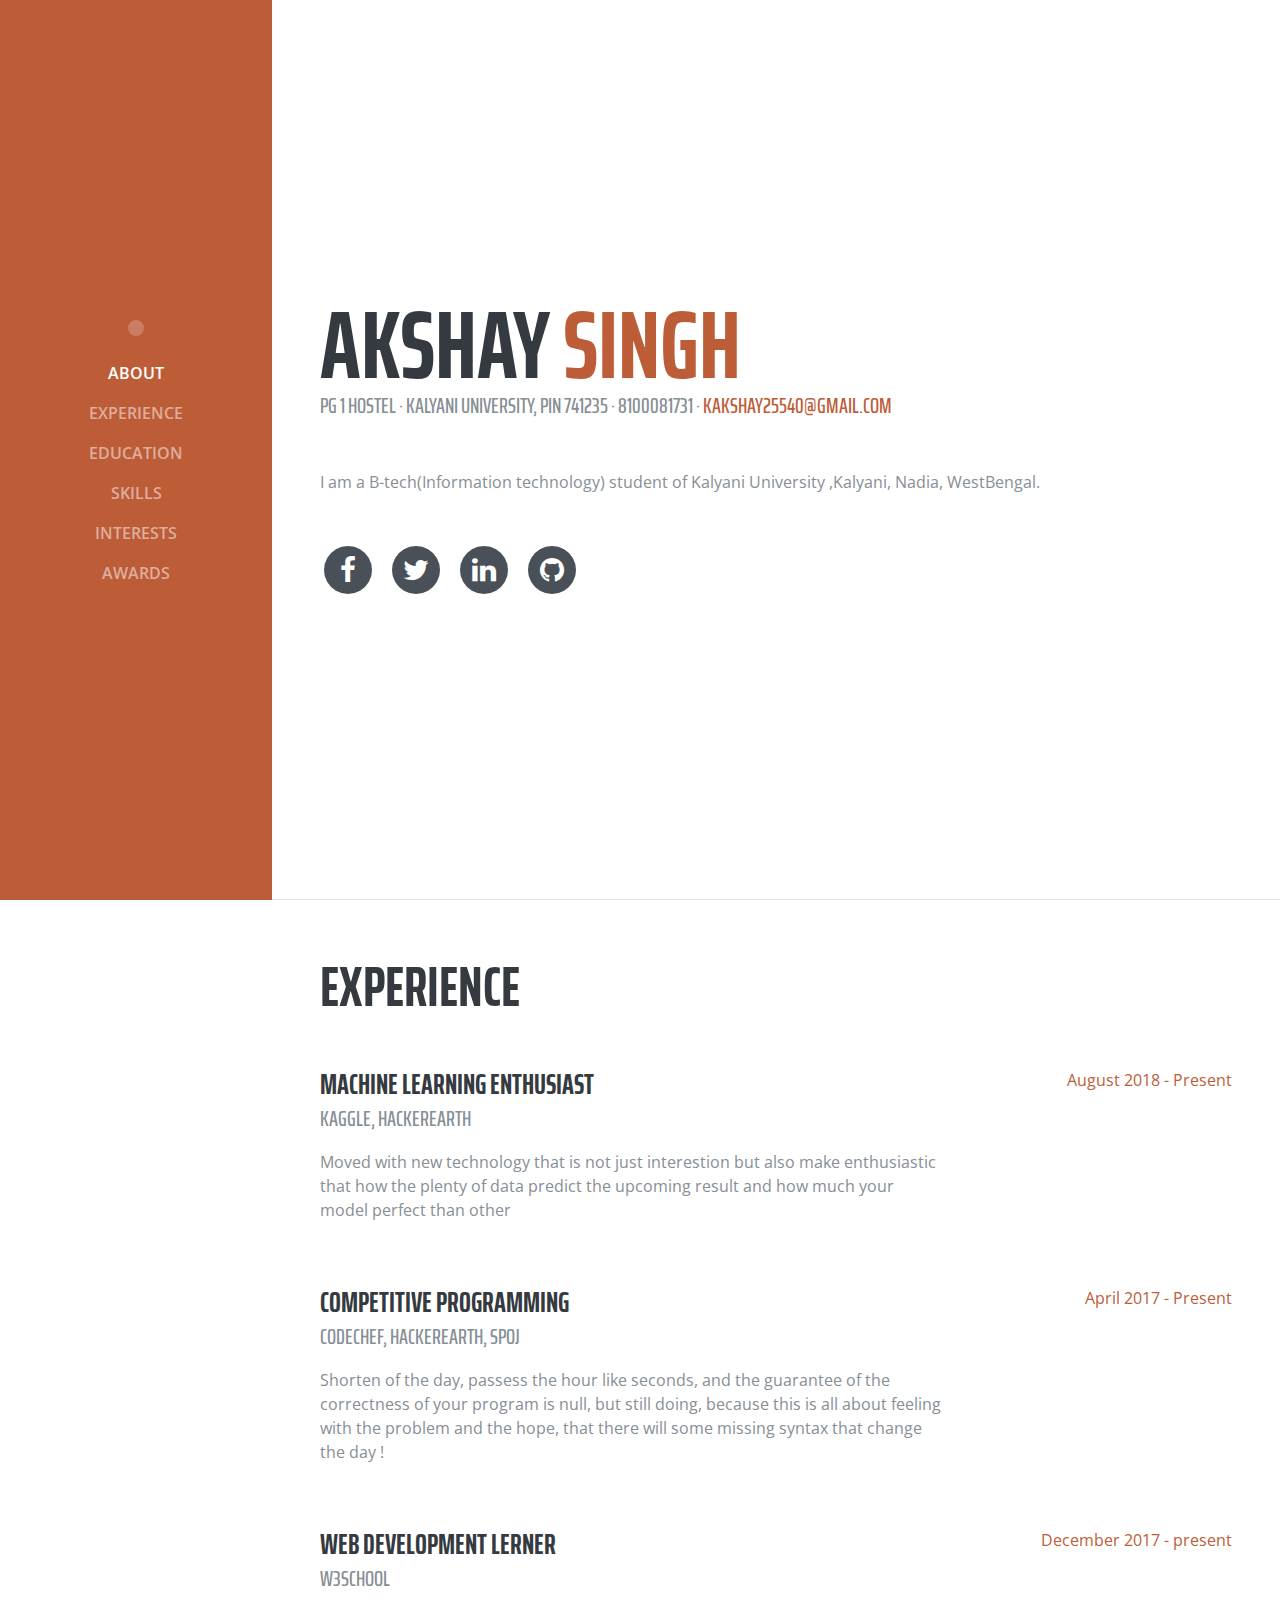
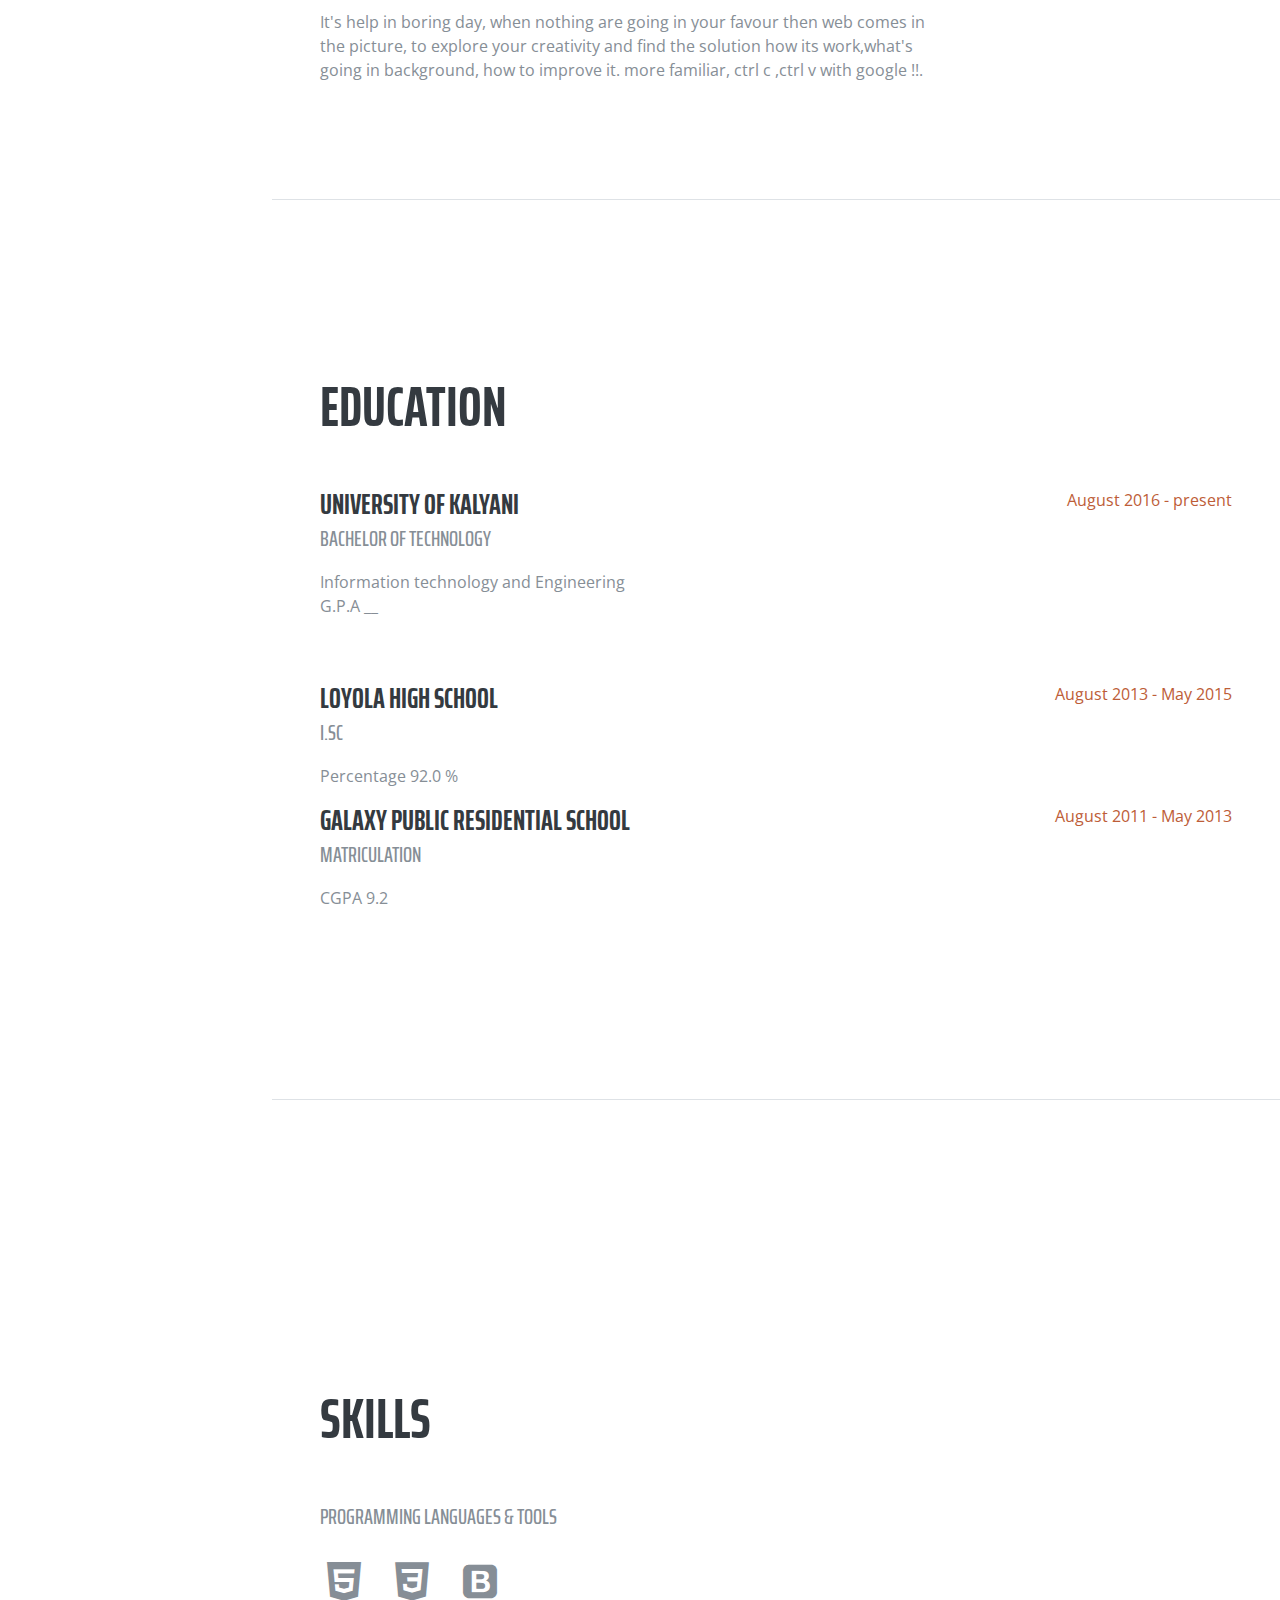
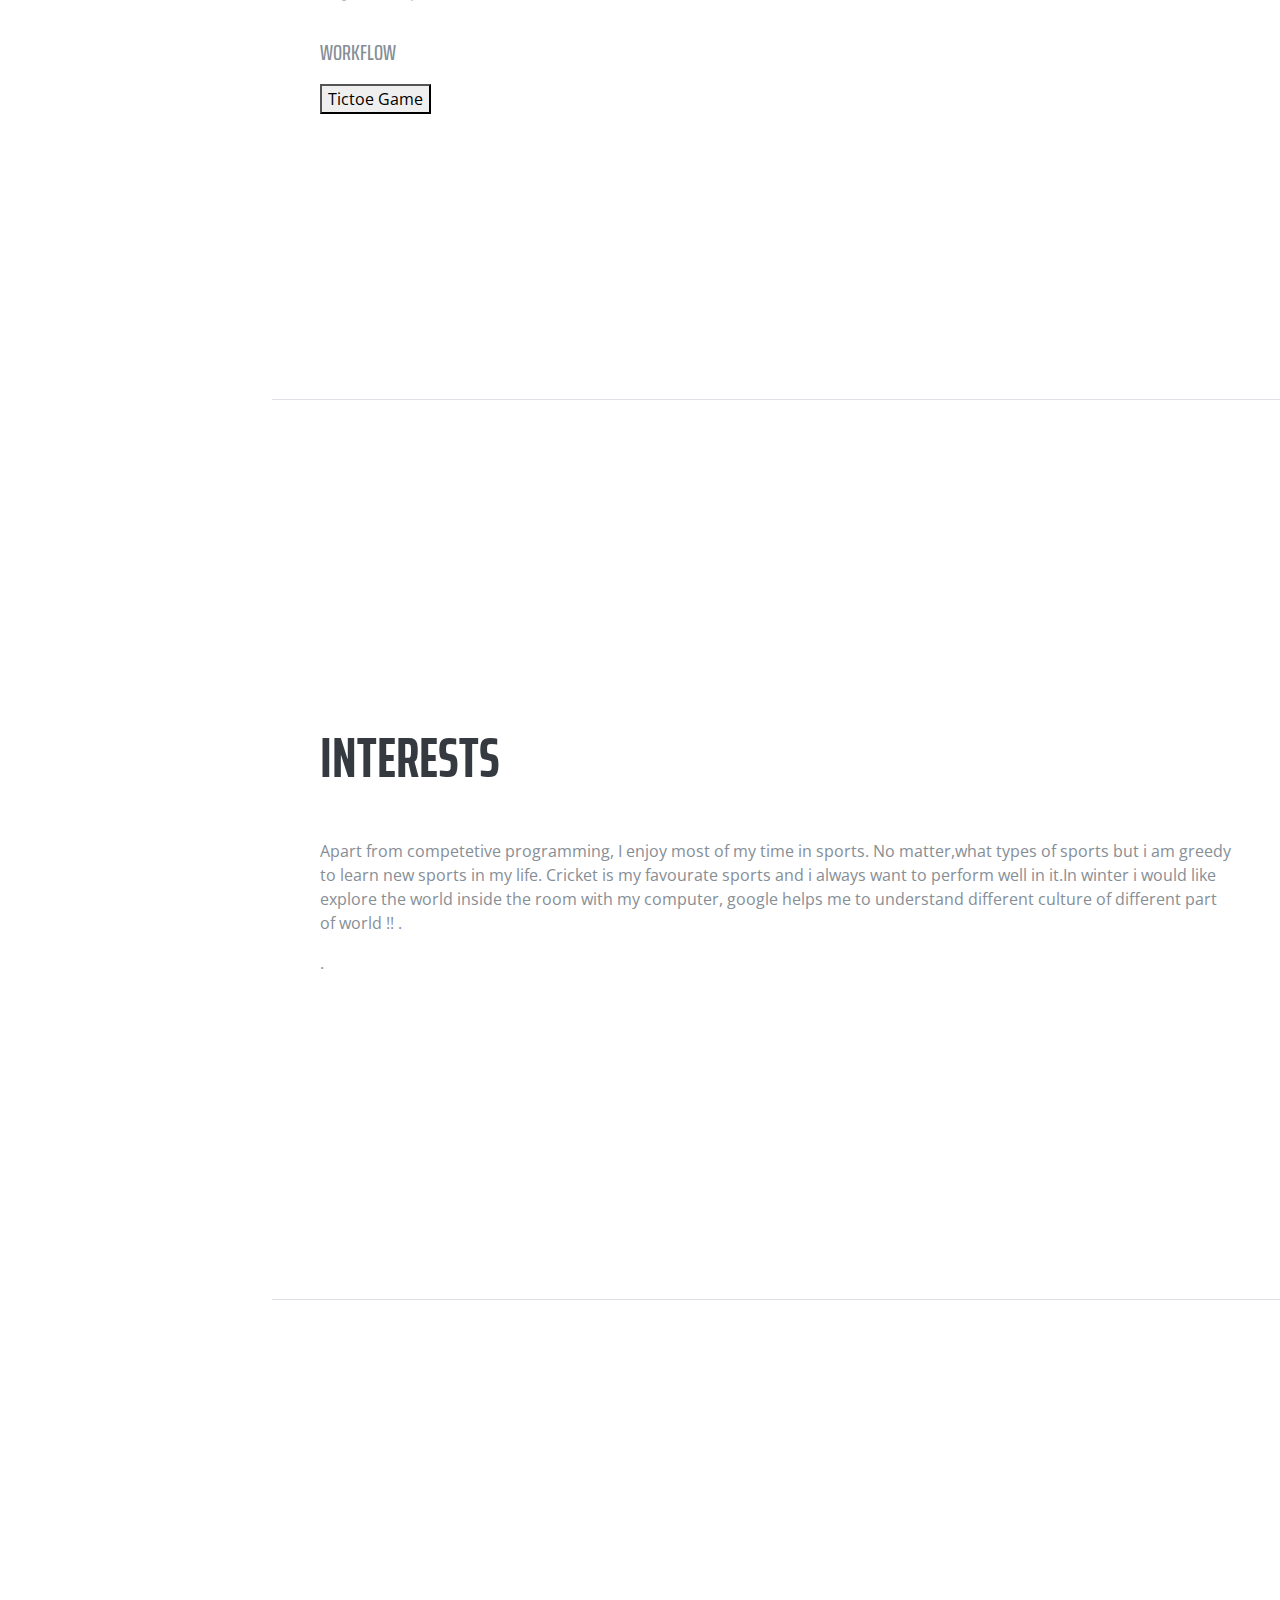
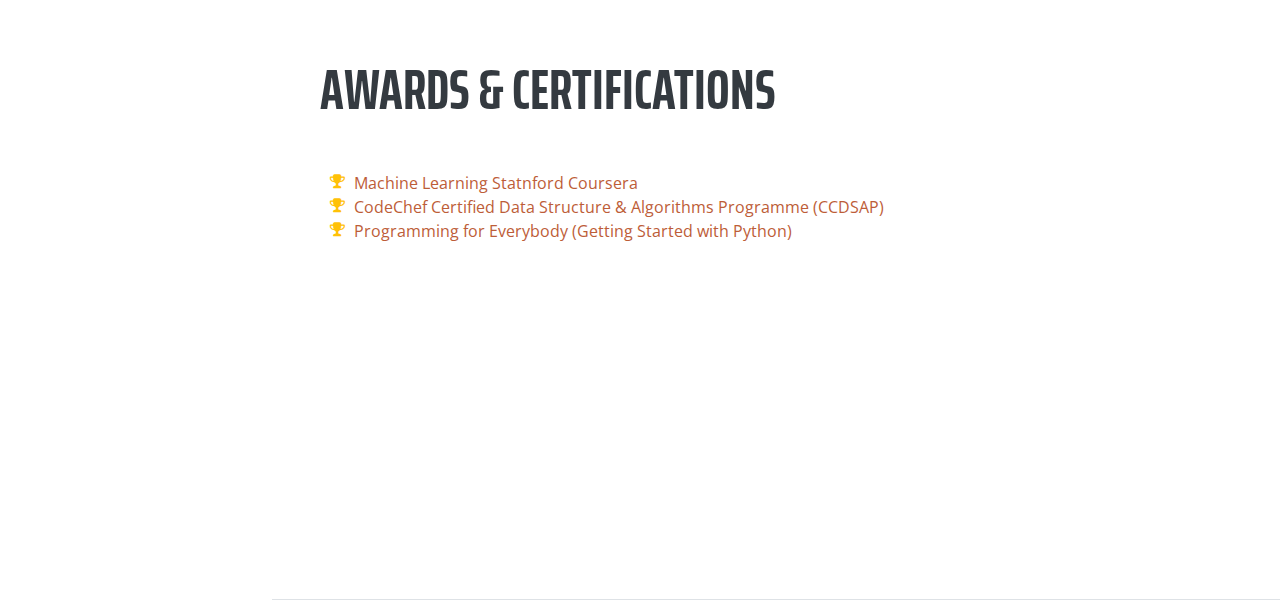
==== commit 29d7461c: "updated" ====
--- a/index.html
+++ b/index.html
@@ -40,7 +40,7 @@
       <a class="navbar-brand js-scroll-trigger" href="#page-top">
         <span class="d-block d-lg-none">Akshay Kumar Singh</span>
         <span class="d-none d-lg-block">
-          <img class="img-fluid img-profile rounded-circle mx-auto mb-2" src="img/Akshay kumar singh.png" alt="">
+          <img class="img-fluid img-profile rounded-circle mx-auto mb-2" src="img/Untitled.png" alt="">
         </span>
       </a>
      <button class="navbar-toggler" type="button" data-toggle="collapse" data-target="#navbarSupportedContent" aria-controls="navbarSupportedContent" aria-expanded="false" aria-label="Toggle navigation">
@@ -77,7 +77,7 @@
           <h1 class="mb-0">Akshay
             <span class="text-primary">Singh</span>
           </h1>
-          <div class="subheading mb-5">Pg 1 hostel  · Kalyani University, pin 841235 · 8100081731 ·
+          <div class="subheading mb-5">Pg 1 hostel  · Kalyani University, pin 741235 · 8100081731 ·
             <a href="mailto:name@email.com">kakshay25540@gmail.com</a>
           </div>
           <p class="mb-5">I am a B-tech(Information technology) student of Kalyani University ,Kalyani, Nadia, WestBengal. </p>
@@ -122,10 +122,23 @@
         <div class="my-auto">
           <h2 class="mb-5">Experience</h2>
 
+      <div class="resume-item d-flex flex-column flex-md-row mb-5">
+            <div class="resume-content mr-auto">
+              <h3 class="mb-0">Machine Learning Enthusiast</h3>
+              <div class="subheading mb-3">Kaggle, HackerEarth</div>
+              <p>Moved with new technology that is not just interestion but also make enthusiastic
+              that how the plenty of data predict the upcoming result and how much your model perfect 
+              than other  </p>
+            </div>
+            <div class="resume-date text-md-right">
+              <span class="text-primary">August 2018 - Present</span>
+            </div>
+          </div>
+
           <div class="resume-item d-flex flex-column flex-md-row mb-5">
             <div class="resume-content mr-auto">
-              <h3 class="mb-0">Junior competetive programmer</h3>
-              <div class="subheading mb-3">Codechef </div>
+              <h3 class="mb-0">Competitive programming</h3>
+              <div class="subheading mb-3">Codechef, HackerEarth, Spoj   </div>
               <p>Shorten of the day, passess the hour  like seconds, and the guarantee of the correctness of your program is null, but still doing, because this is all about feeling with the problem and the hope, that there will some missing syntax that change the day ! </p>
             </div>
             <div class="resume-date text-md-right">
@@ -137,16 +150,13 @@
             <div class="resume-content mr-auto">
               <h3 class="mb-0">Web Development lerner</h3>
               <div class="subheading mb-3">w3school</div>
-              <p>It's help in boring day, when nothing are going in your favour then web comes in the picture, to explore your creativity and find the solution how its work,what's going in background, how to improve it. more familiar, ctrl shift and I help more than google !!.</p>
+              <p>It's help in boring day, when nothing are going in your favour then web comes in the picture, to explore your creativity and find the solution how its work,what's going in background, how to improve it. more familiar, ctrl c ,ctrl v with google !!.</p>
             </div>
             <div class="resume-date text-md-right">
               <span class="text-primary">December 2017 - present</span>
             </div>
           </div>
 
-        
-
-         
 
         </div>
 
@@ -224,27 +234,13 @@
 
           <div class="subheading mb-3">Workflow</div>
           <a href="Tictoe/index.html"><button>Tictoe Game</button></a>
-        <!--  <ul class="fa-ul mb-0">
-            <li>
-              <i class="fa-li fa fa-check"></i>
-              Mobile-First, Responsive Design</li>
-            <li>
-              <i class="fa-li fa fa-check"></i>
-              Cross Browser Testing &amp; Debugging</li>
-            <li>
-              <i class="fa-li fa fa-check"></i>
-              Cross Functional Teams</li>
-            <li>
-              <i class="fa-li fa fa-check"></i>
-              Agile Development &amp; Scrum</li>
-          </ul>-->
         </div>
       </section>
 
       <section class="resume-section p-3 p-lg-5 d-flex flex-column" id="interests">
         <div class="my-auto">
           <h2 class="mb-5">Interests</h2>
-          <p>Apart from competetive programming, I enjoy most of my time in sports. No matter,what types of sports but i am greedy to learn new sports in my life. Cricket is my favourate sports and i always want to perform well in it.In winter i would like explore the world inside the room with my computer, google helps me to understand different civilization and culture !! .</p>
+          <p>Apart from competetive programming, I enjoy most of my time in sports. No matter,what types of sports but i am greedy to learn new sports in my life. Cricket is my favourate sports and i always want to perform well in it.In winter i would like explore the world inside the room with my computer, google helps me to understand different culture of different part of world !! .</p>
           <p class="mb-0">.</p>
         </div>
       </section>
@@ -253,33 +249,16 @@
         <div class="my-auto">
           <h2 class="mb-5">Awards &amp; Certifications</h2>
           <ul class="fa-ul mb-0">
+             <li >
+              <i class="fa-li fa fa-trophy text-warning"></i>
+            <a href="https://www.coursera.org/account/accomplishments/certificate/4H5RH4B28BF2">Machine Learning Statnford Coursera </a></li>
             <li>
               <i class="fa-li fa fa-trophy text-warning"></i>
-              CodeChef Certified Data Structure & Algorithms Programme (CCDSAP)</li>
+              <a href="codechef.html">CodeChef Certified Data Structure & Algorithms Programme (CCDSAP)</a></li>
             <li>
               <i class="fa-li fa fa-trophy text-warning"></i>
-            Programming for Everybody (Getting Started with Python) </li>
-           <!-- <li>
-              <i class="fa-li fa fa-trophy text-warning"></i>
-              1<sup>st</sup>
-             </li>
-            <li>
-              <i class="fa-li fa fa-trophy text-warning"></i>
-              1<sup>st</sup>
-             </li>
-            <li>
-              <i class="fa-li fa fa-trophy text-warning"></i>
-              2<sup>nd</sup>
-           </li>
-            <li>
-            <li>
-              <i class="fa-li fa fa-trophy text-warning"></i>
-              1<sup>st</sup>
-              </li>
-            <li>
-              <i class="fa-li fa fa-trophy text-warning"></i>
-              3<sup>rd</sup>
-              </li> -->
+           <a href="https://www.coursera.org/account/accomplishments/certificate/F8WMWAX8WE93">Programming for Everybody (Getting Started with Python)</a>  </li>
+
           </ul>
         </div>
       </section>
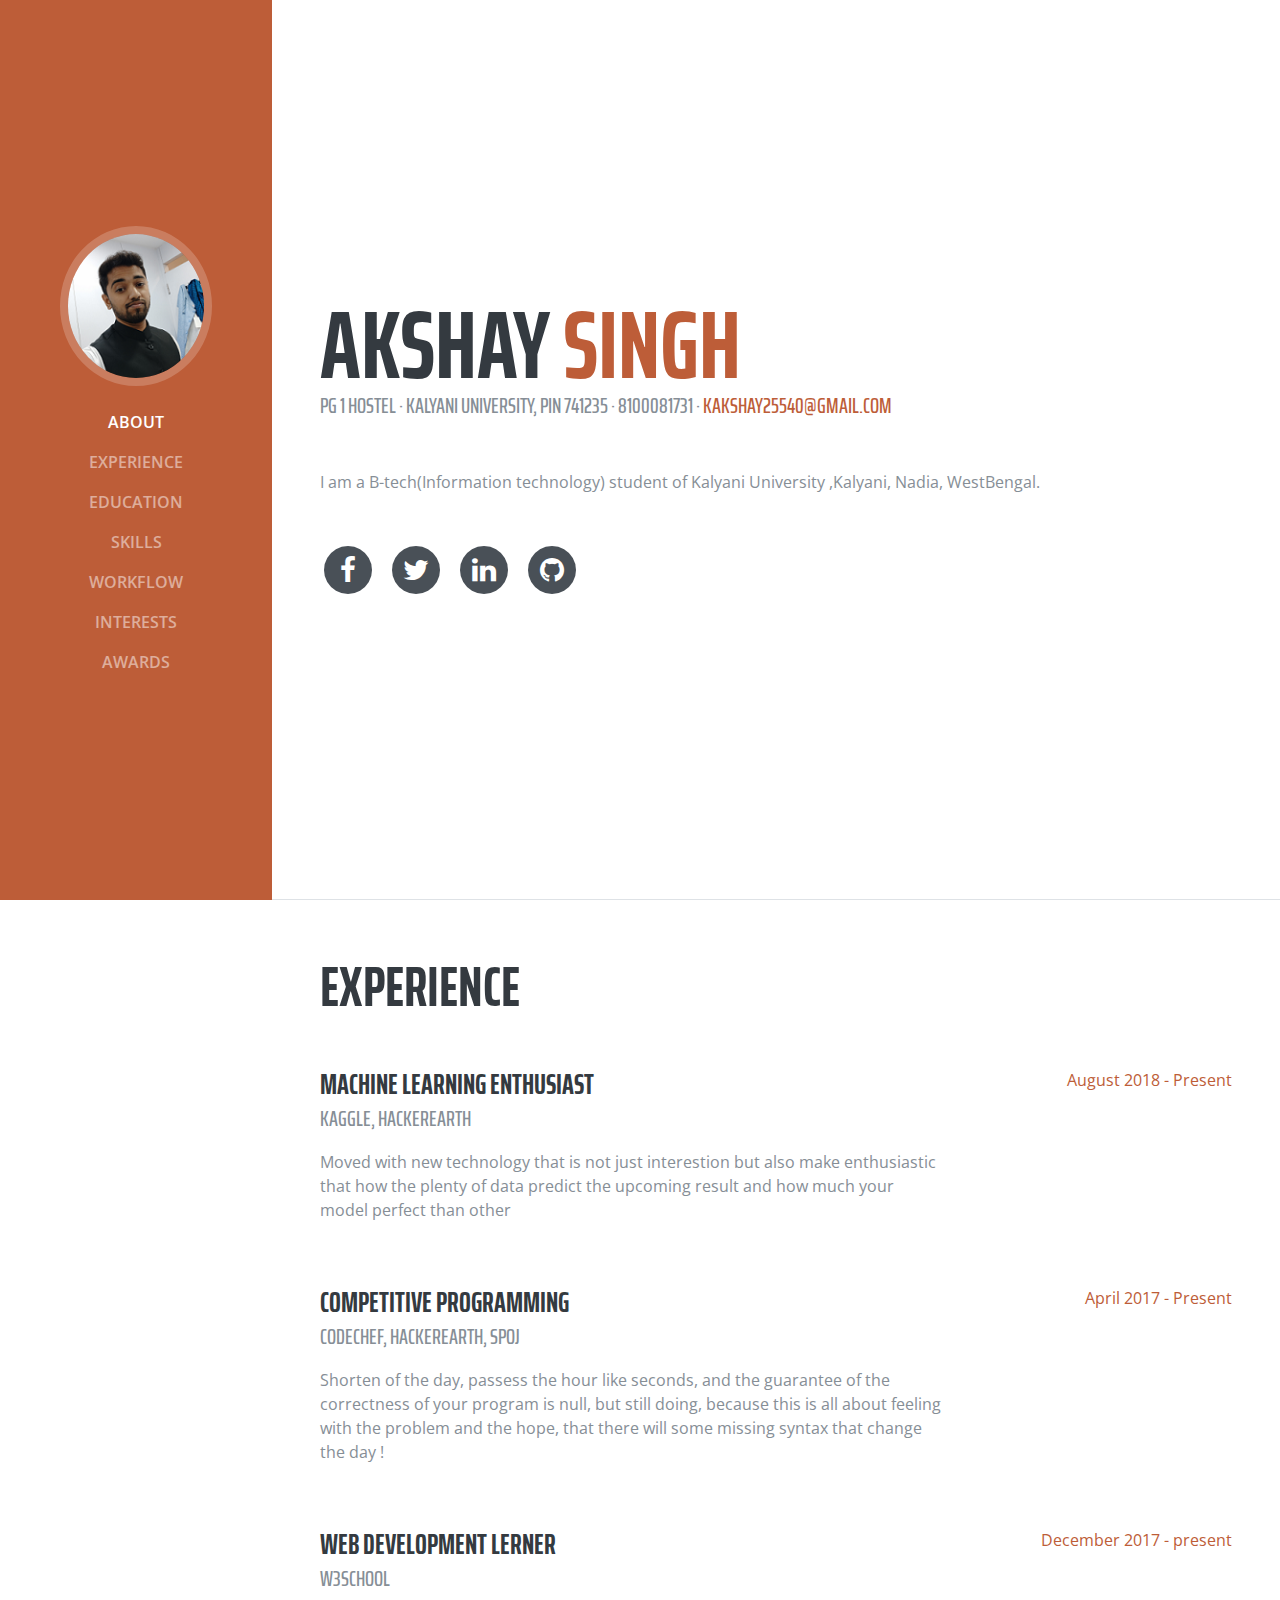
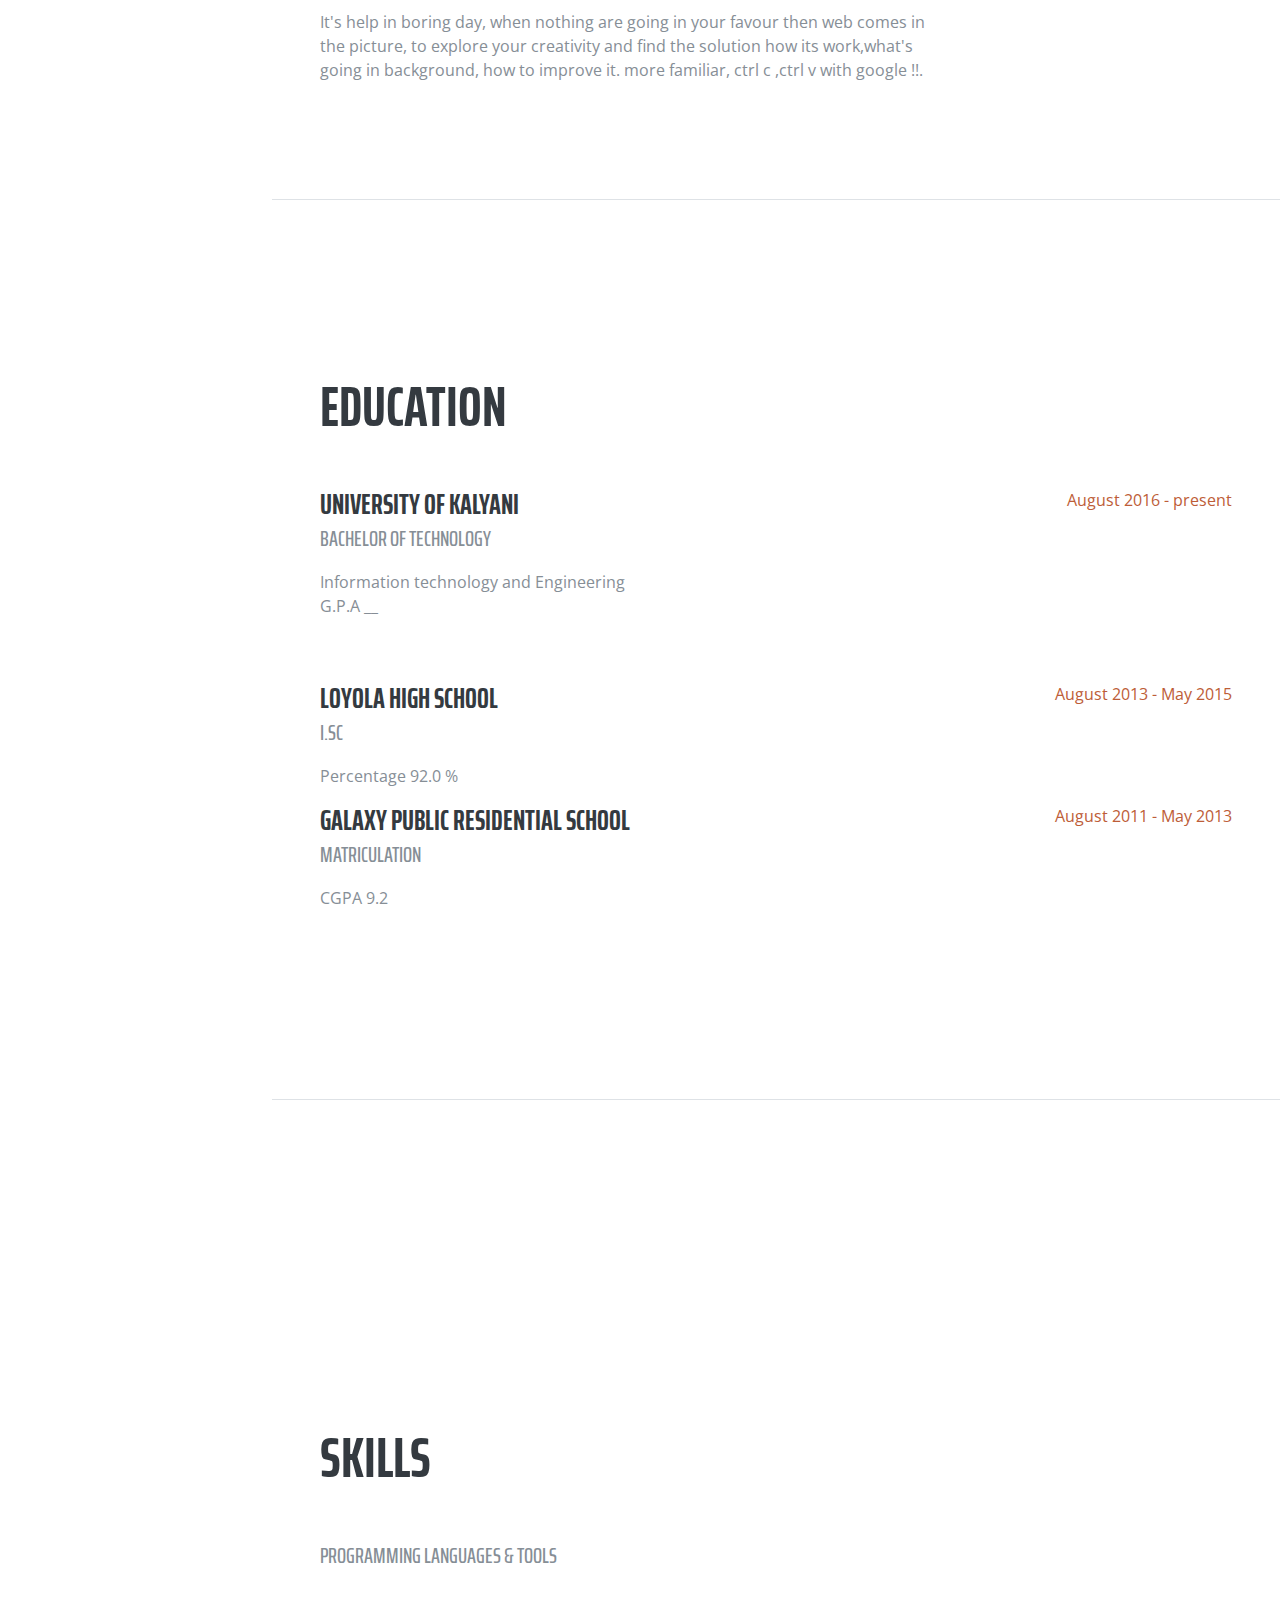
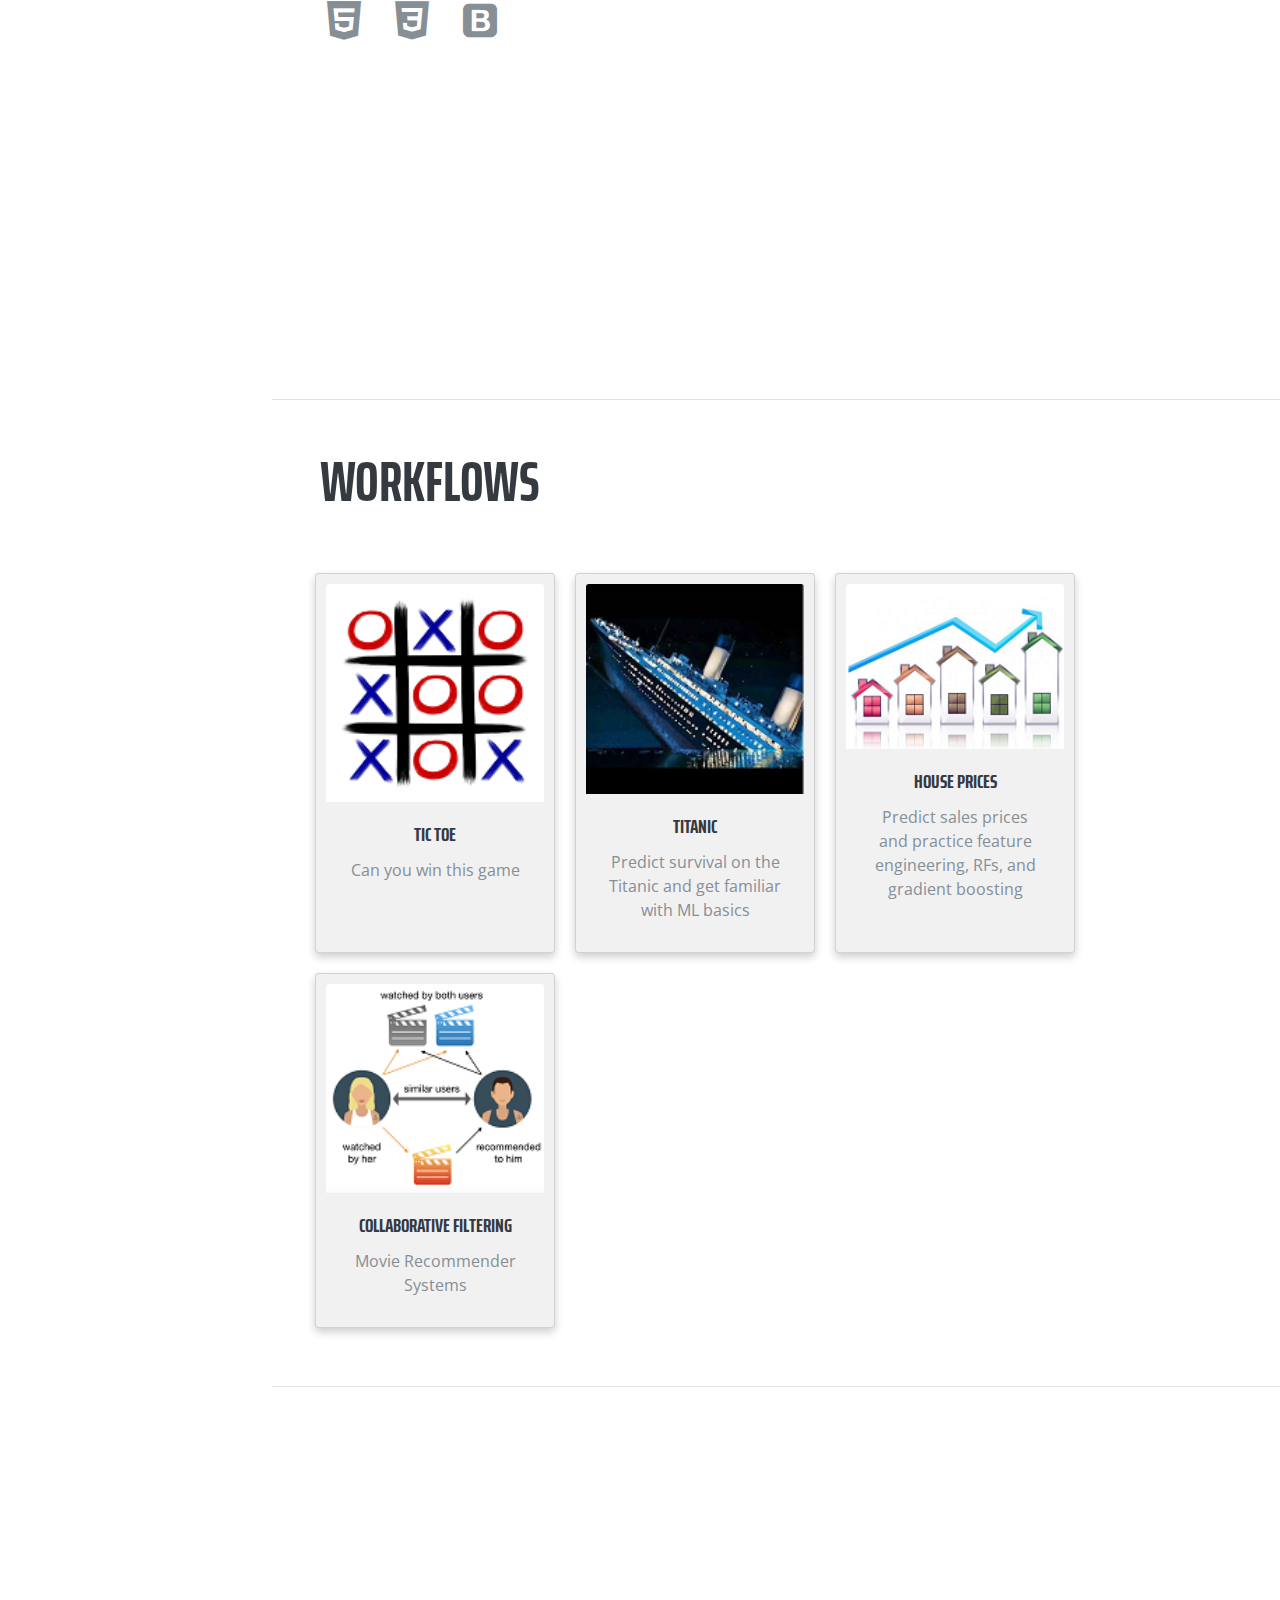
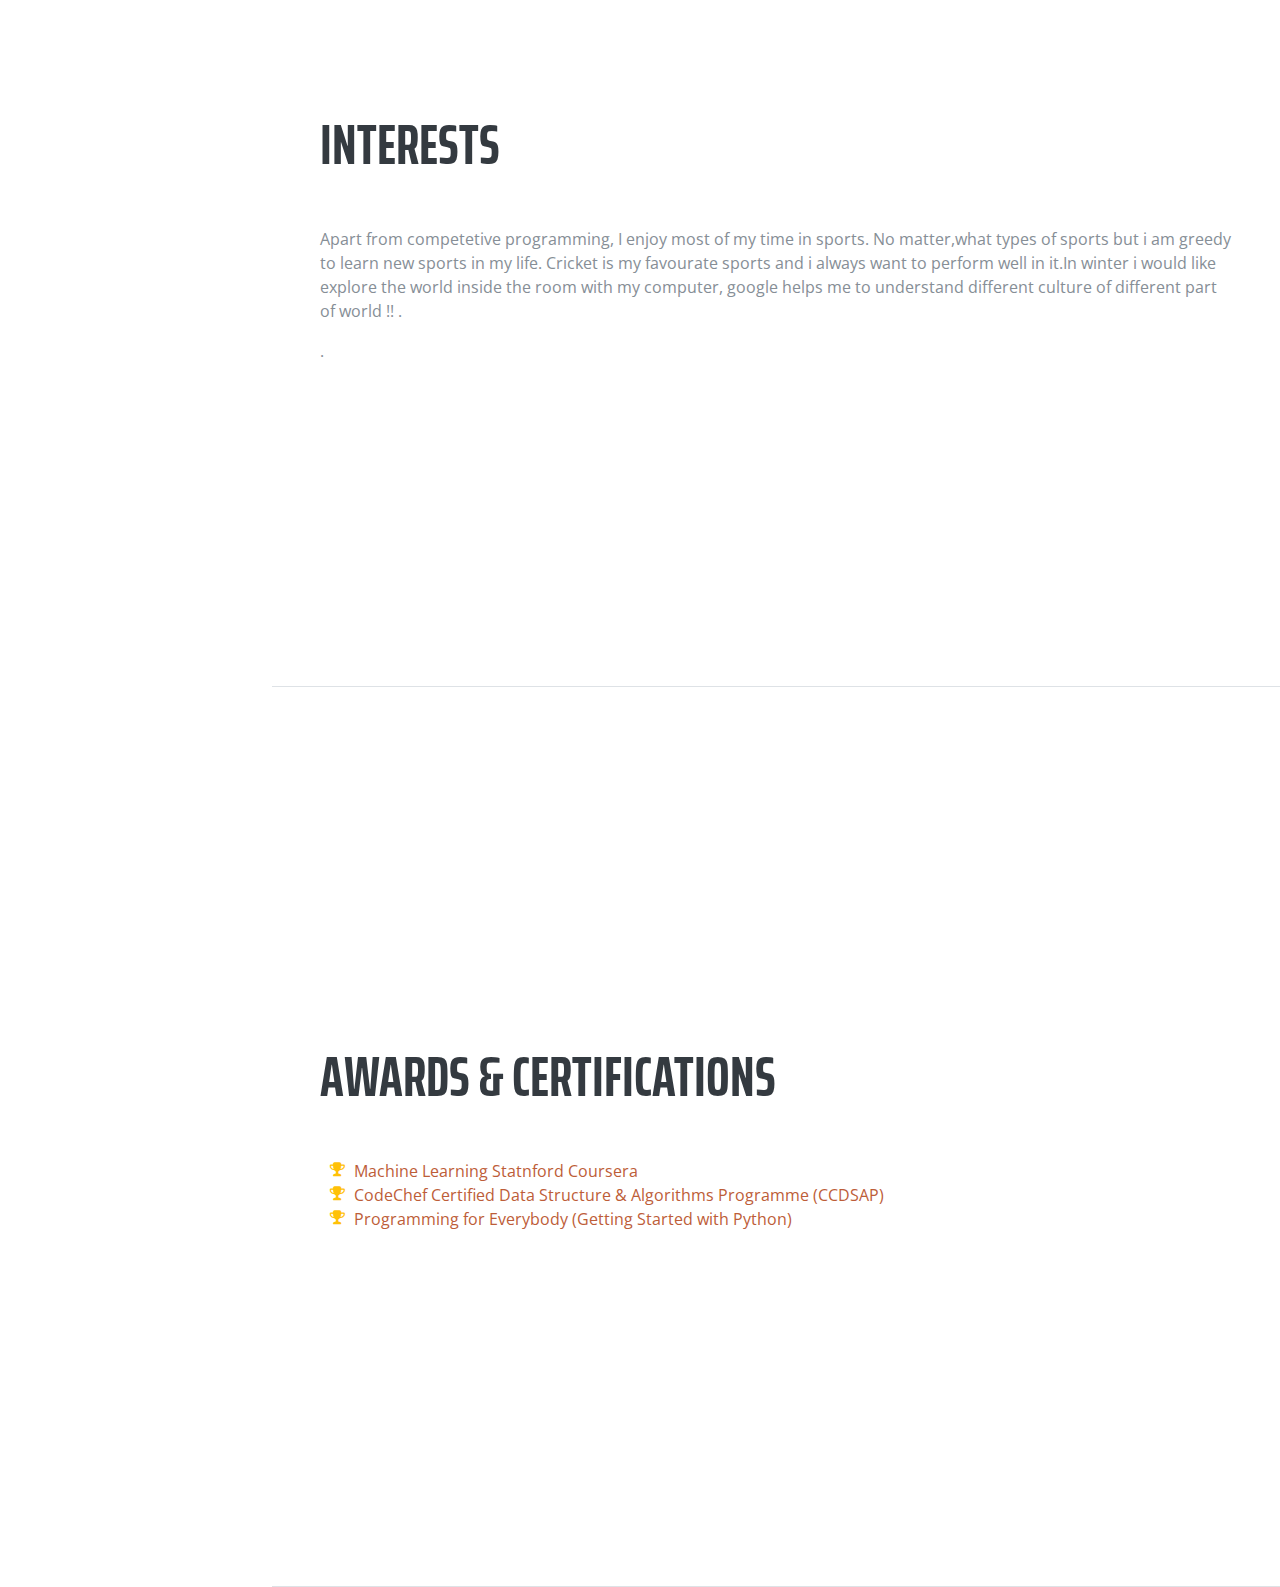
==== commit e87e49a2: "workflow" ====
--- a/index.html
+++ b/index.html
@@ -23,7 +23,7 @@
 
     <!-- Custom styles for this template -->
     <link href="css/resume.min.css" rel="stylesheet">
-    
+    <link rel="stylesheet" type="text/css" href="workflow.css">
     <script async src="//pagead2.googlesyndication.com/pagead/js/adsbygoogle.js"></script>
 <script>
   (adsbygoogle = window.adsbygoogle || []).push({
@@ -40,7 +40,7 @@
       <a class="navbar-brand js-scroll-trigger" href="#page-top">
         <span class="d-block d-lg-none">Akshay Kumar Singh</span>
         <span class="d-none d-lg-block">
-          <img class="img-fluid img-profile rounded-circle mx-auto mb-2" src="img/Untitled.png" alt="">
+          <img class="img-fluid img-profile rounded-circle mx-auto mb-2" src="img/akshay.png" alt="">
         </span>
       </a>
      <button class="navbar-toggler" type="button" data-toggle="collapse" data-target="#navbarSupportedContent" aria-controls="navbarSupportedContent" aria-expanded="false" aria-label="Toggle navigation">
@@ -60,6 +60,9 @@
           <li class="nav-item">
             <a class="nav-link js-scroll-trigger" href="#skills">Skills</a>
           </li>
+           <li class="nav-item">
+            <a class="nav-link js-scroll-trigger" href="#workflow">WORKFLOW</a>
+          </li>
           <li class="nav-item">
             <a class="nav-link js-scroll-trigger" href="#interests">Interests</a>
           </li>
@@ -231,21 +234,62 @@
             </li>
             
           </ul>
-
-          <div class="subheading mb-3">Workflow</div>
-          <a href="Tictoe/index.html"><button>Tictoe Game</button></a>
         </div>
       </section>
 
-      <section class="resume-section p-3 p-lg-5 d-flex flex-column" id="interests">
+
+
+
+  <section class="resume-section p-3 p-lg-5 d-flex flex-column" id="workflow">
+        <div class="my-auto">
+          <h2 class="mb-5">WorkFlows</h2>
+        <div class="row">
+
+        <div class="card" style="width: 15rem;" onclick="location.href='Tictoe/index.html'">
+        <img class="card-img-top" src="img/tictoe.png" alt="Card image cap">
+        <div class="card-body">
+        <h5 class="card-title">TIC TOE</h5>
+        <p class="card-text">Can you win this game</p>
+        </div>
+        </div>
+
+        <div class="card" style="width: 15rem;" onclick="location.href='https://google.com'">
+          <img class="card-img-top" src="img/titanic.png" alt="Card image cap">
+          <div class="card-body">
+            <h5 class="card-title">Titanic</h5>
+            <p class="card-text">Predict survival on the Titanic and get familiar with ML basics</p>
+          </div>
+        </div>
+
+        <div class="card" style="width: 15rem;" onclick="location.href='https://google.com'">
+          <img class="card-img-top" src="img/house.png" alt="Card image cap">
+          <div class="card-body">
+            <h5 class="card-title">House Prices</h5>
+            <p class="card-text">Predict sales prices and practice feature engineering, RFs, and gradient boosting</p>
+          </div>
+        </div>
+
+        <div class="card" style="width: 15rem;" onclick="location.href='https://google.com'">
+          <img class="card-img-top" src="img/collab.png" alt="Card image cap">
+          <div class="card-body">
+            <h5 class="card-title">Collaborative filtering</h5>
+            <p class="card-text">Movie Recommender Systems</p>
+          </div>
+        </div>
+
+        </div>
+      </div>
+  </section>
+
+    <section class="resume-section p-3 p-lg-5 d-flex flex-column" id="interests">
         <div class="my-auto">
           <h2 class="mb-5">Interests</h2>
           <p>Apart from competetive programming, I enjoy most of my time in sports. No matter,what types of sports but i am greedy to learn new sports in my life. Cricket is my favourate sports and i always want to perform well in it.In winter i would like explore the world inside the room with my computer, google helps me to understand different culture of different part of world !! .</p>
           <p class="mb-0">.</p>
         </div>
-      </section>
-
-      <section class="resume-section p-3 p-lg-5 d-flex flex-column" id="awards">
+  </section>
+
+  <section class="resume-section p-3 p-lg-5 d-flex flex-column" id="awards">
         <div class="my-auto">
           <h2 class="mb-5">Awards &amp; Certifications</h2>
           <ul class="fa-ul mb-0">
@@ -261,7 +305,7 @@
 
           </ul>
         </div>
-      </section>
+  </section>
 
     </div>
 
--- a/workflow.css
+++ b/workflow.css
@@ -0,0 +1,21 @@
+
+/* Responsive columns - one column layout (vertical) on small screens */
+@media screen and (max-width: 600px) {
+  .column {
+    width: 100%;
+    display: block;
+    margin-bottom: 30px;
+  }
+}
+
+/* Style the counter cards */
+
+.card {
+  box-shadow: 0 4px 8px 0 rgba(0, 0, 0, 0.2);
+  padding: 10px;
+
+  text-align: center;
+  background-color: #f1f1f1;
+  margin: 10px;
+
+}
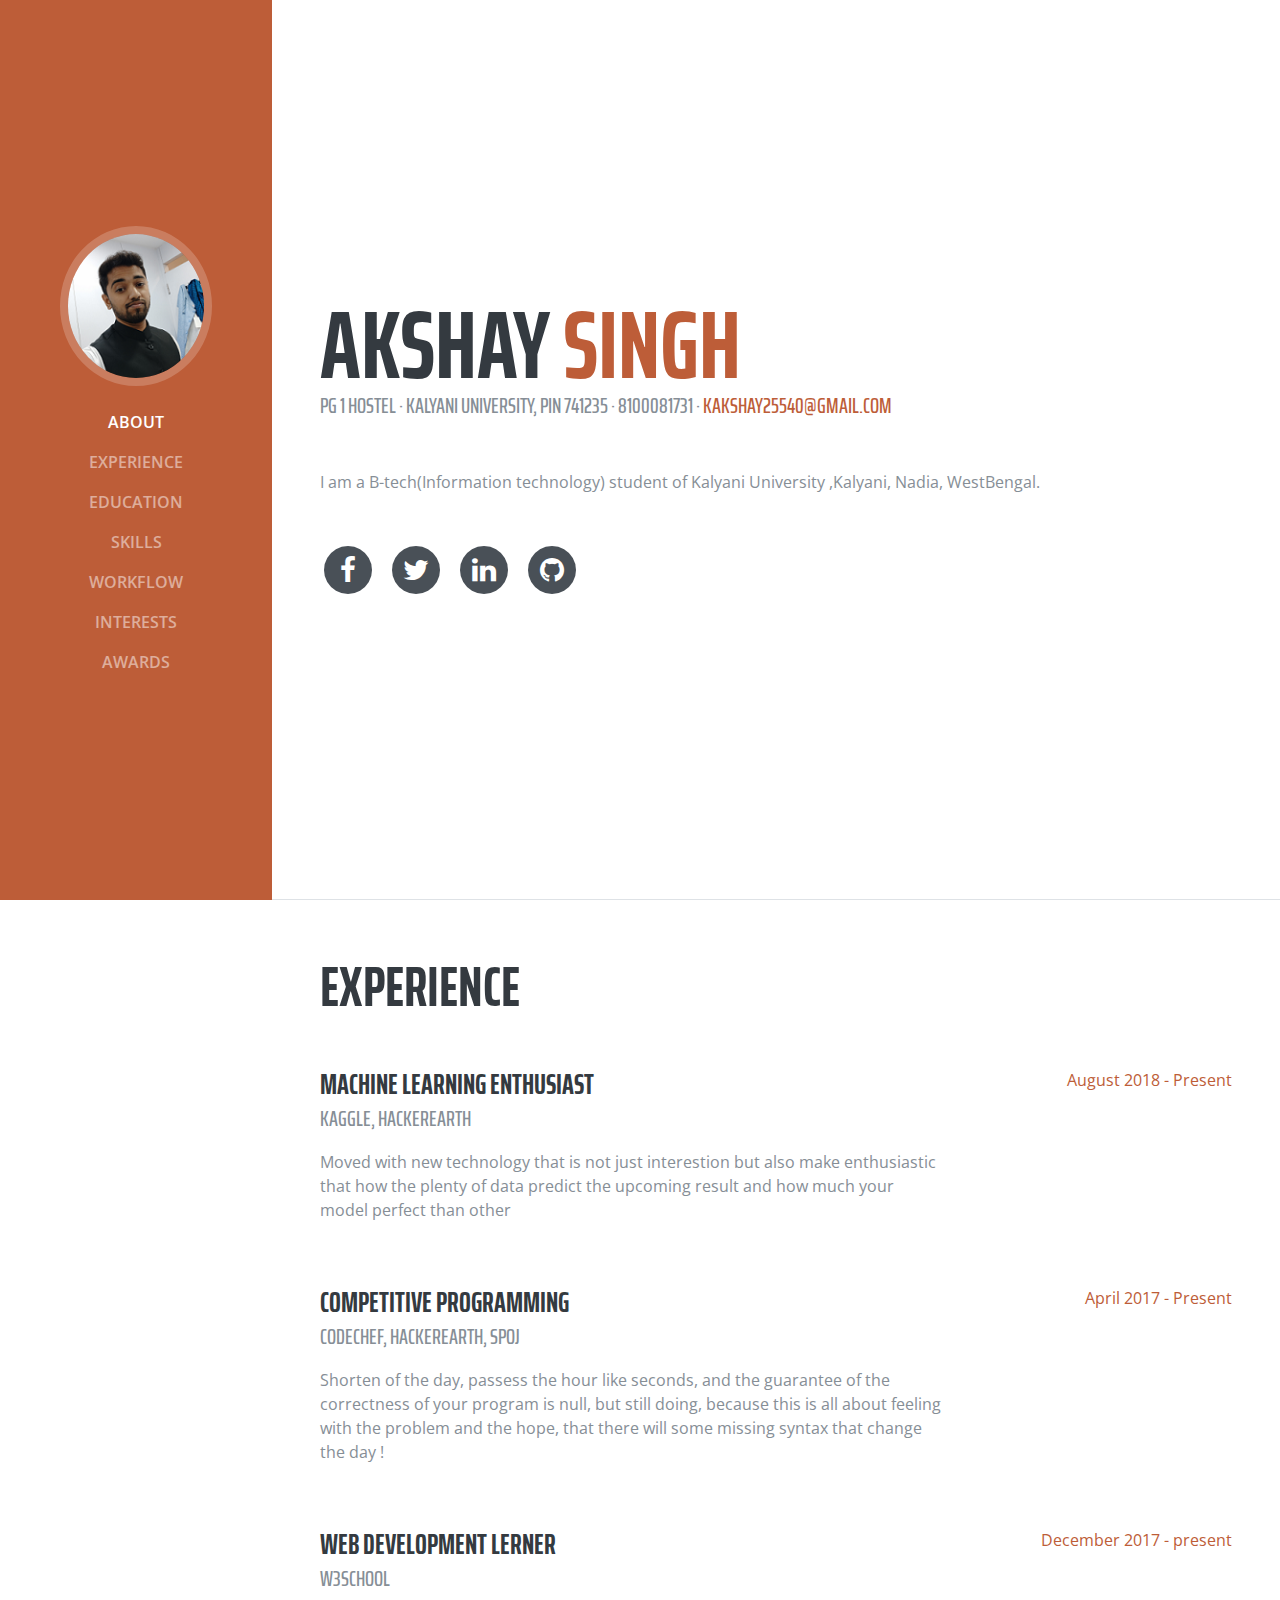
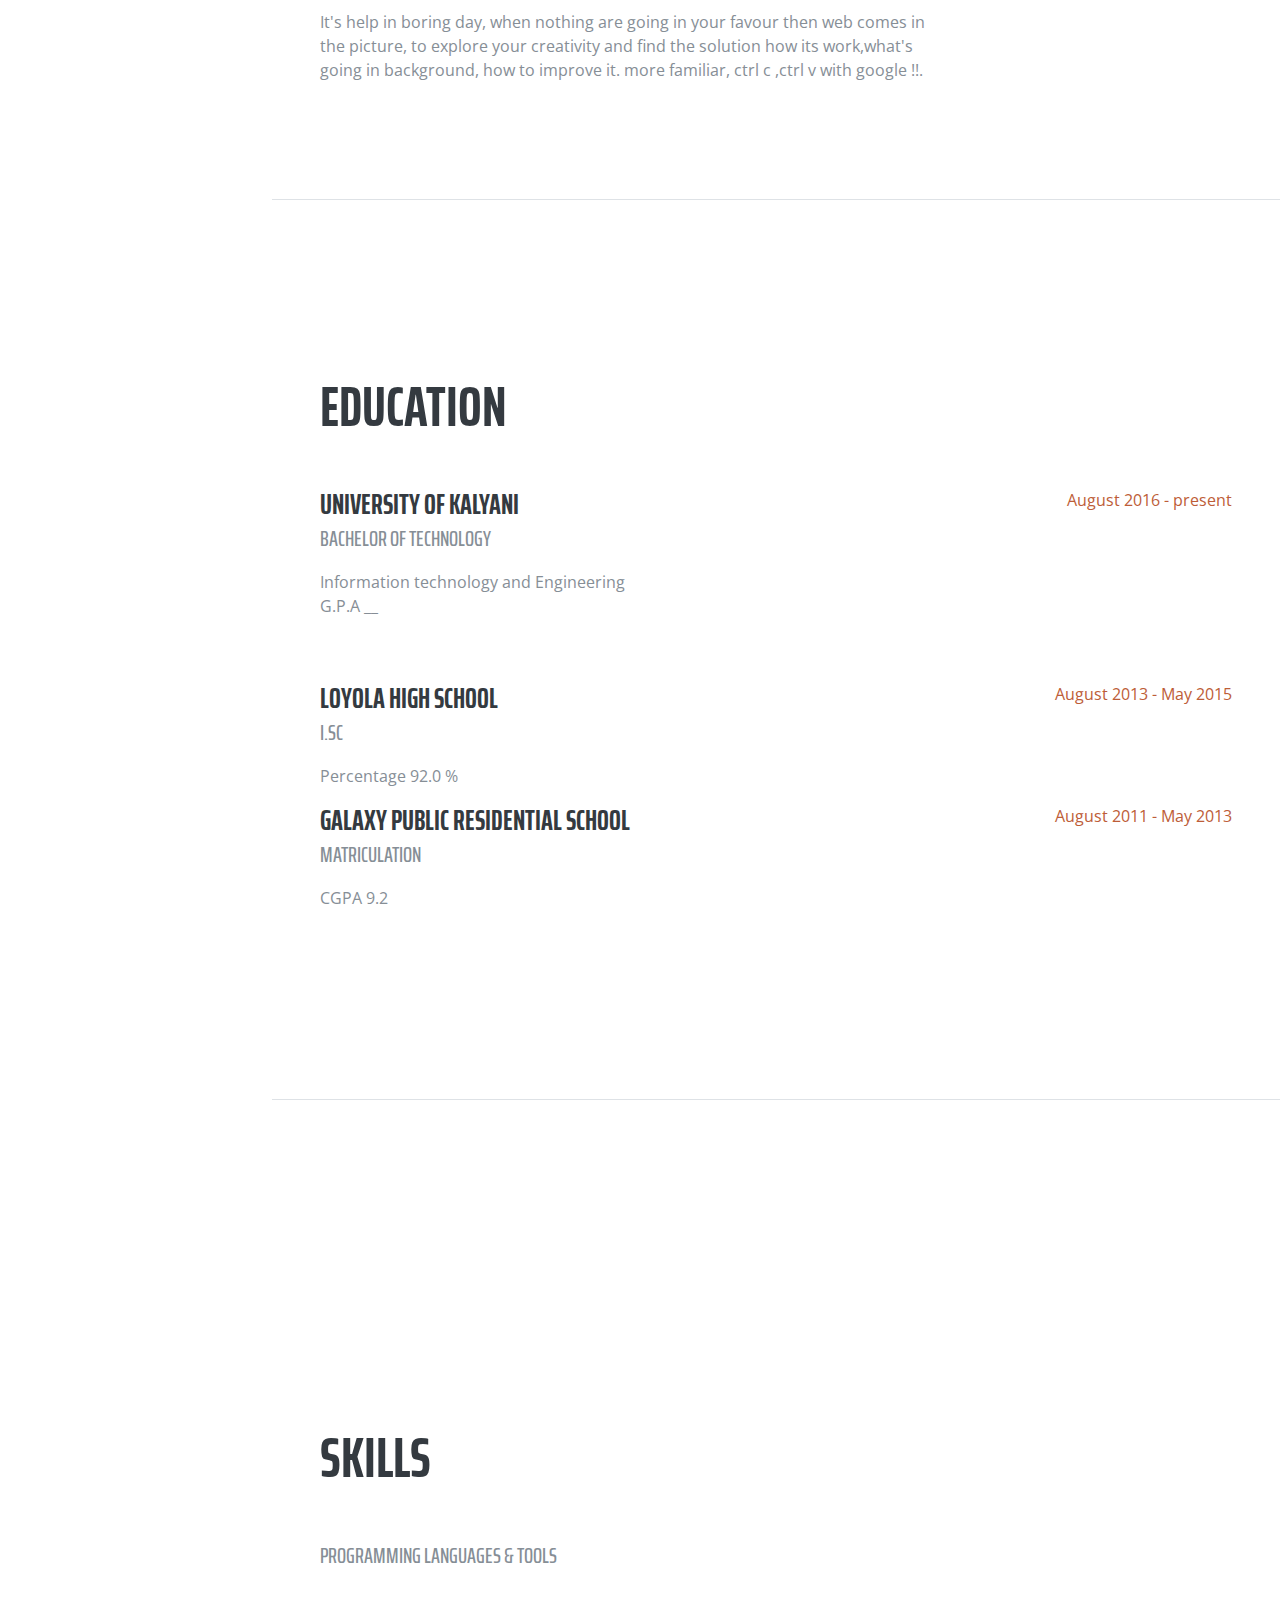
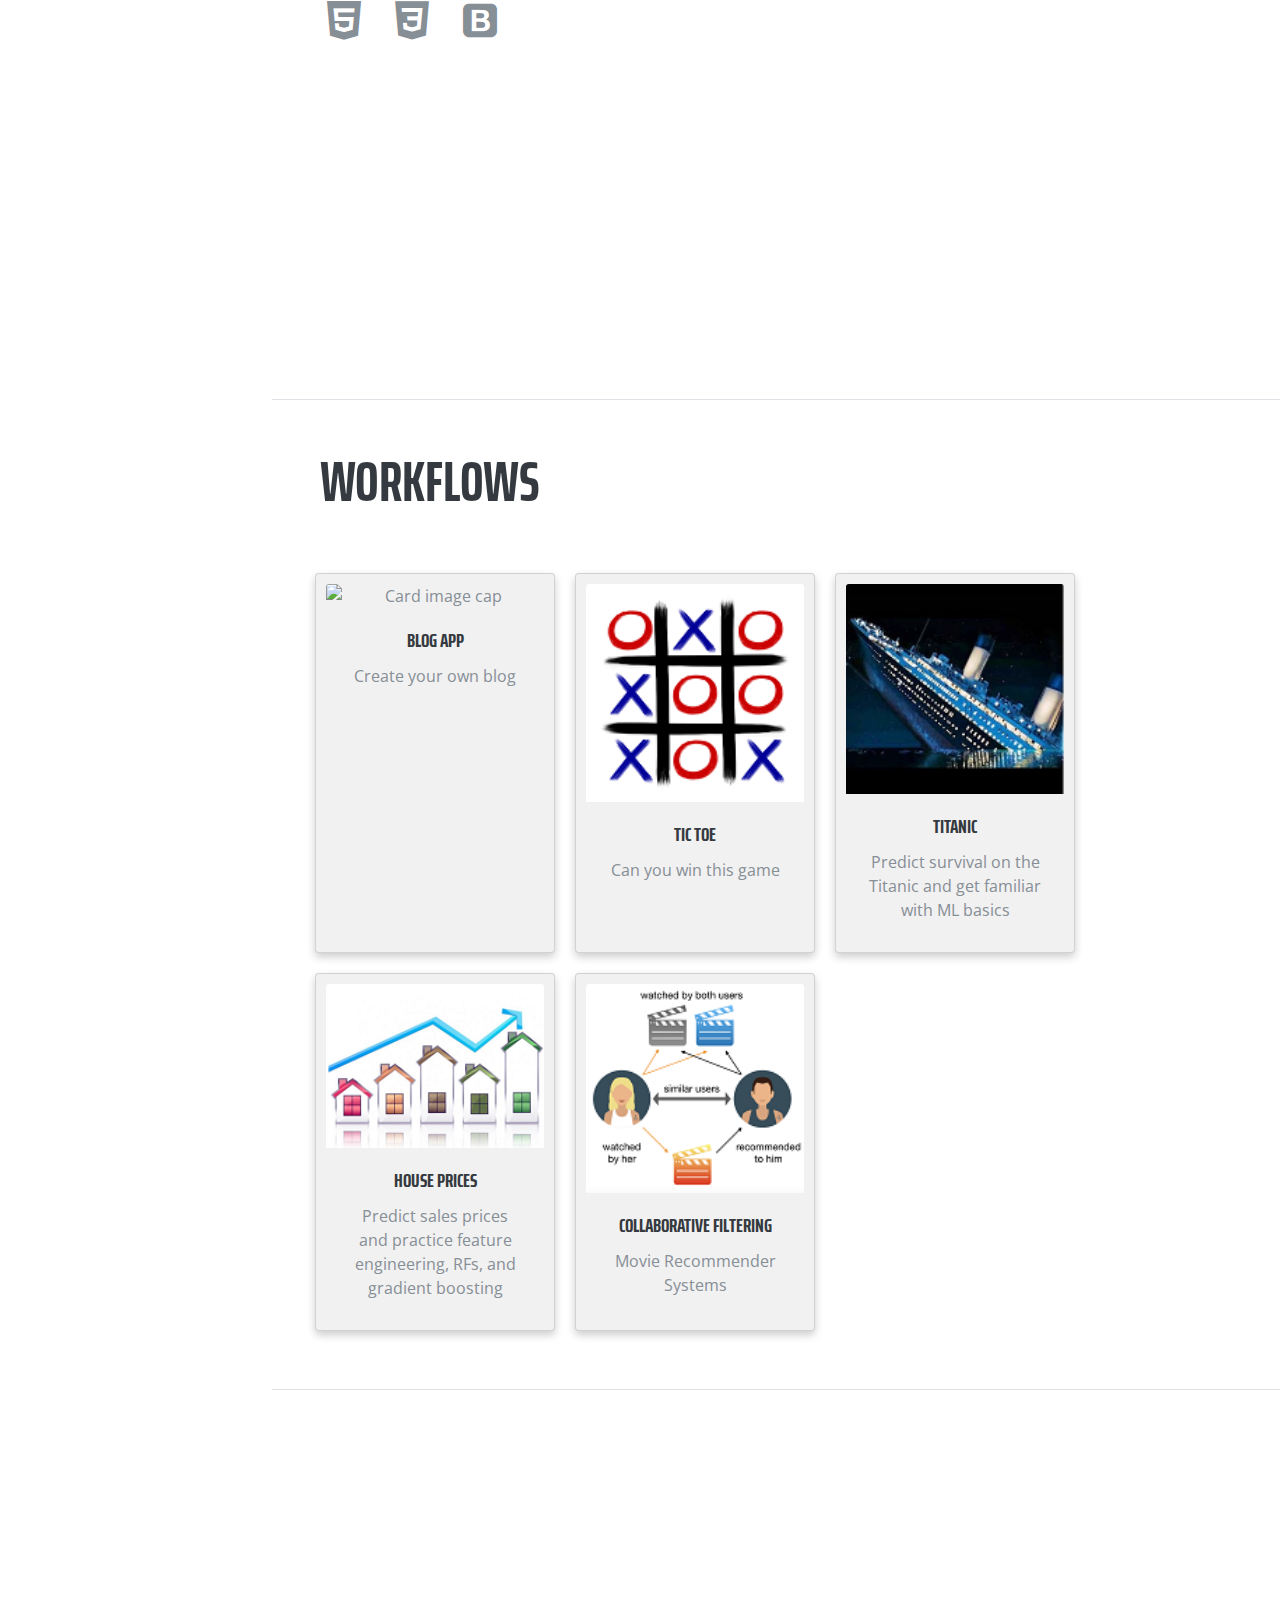
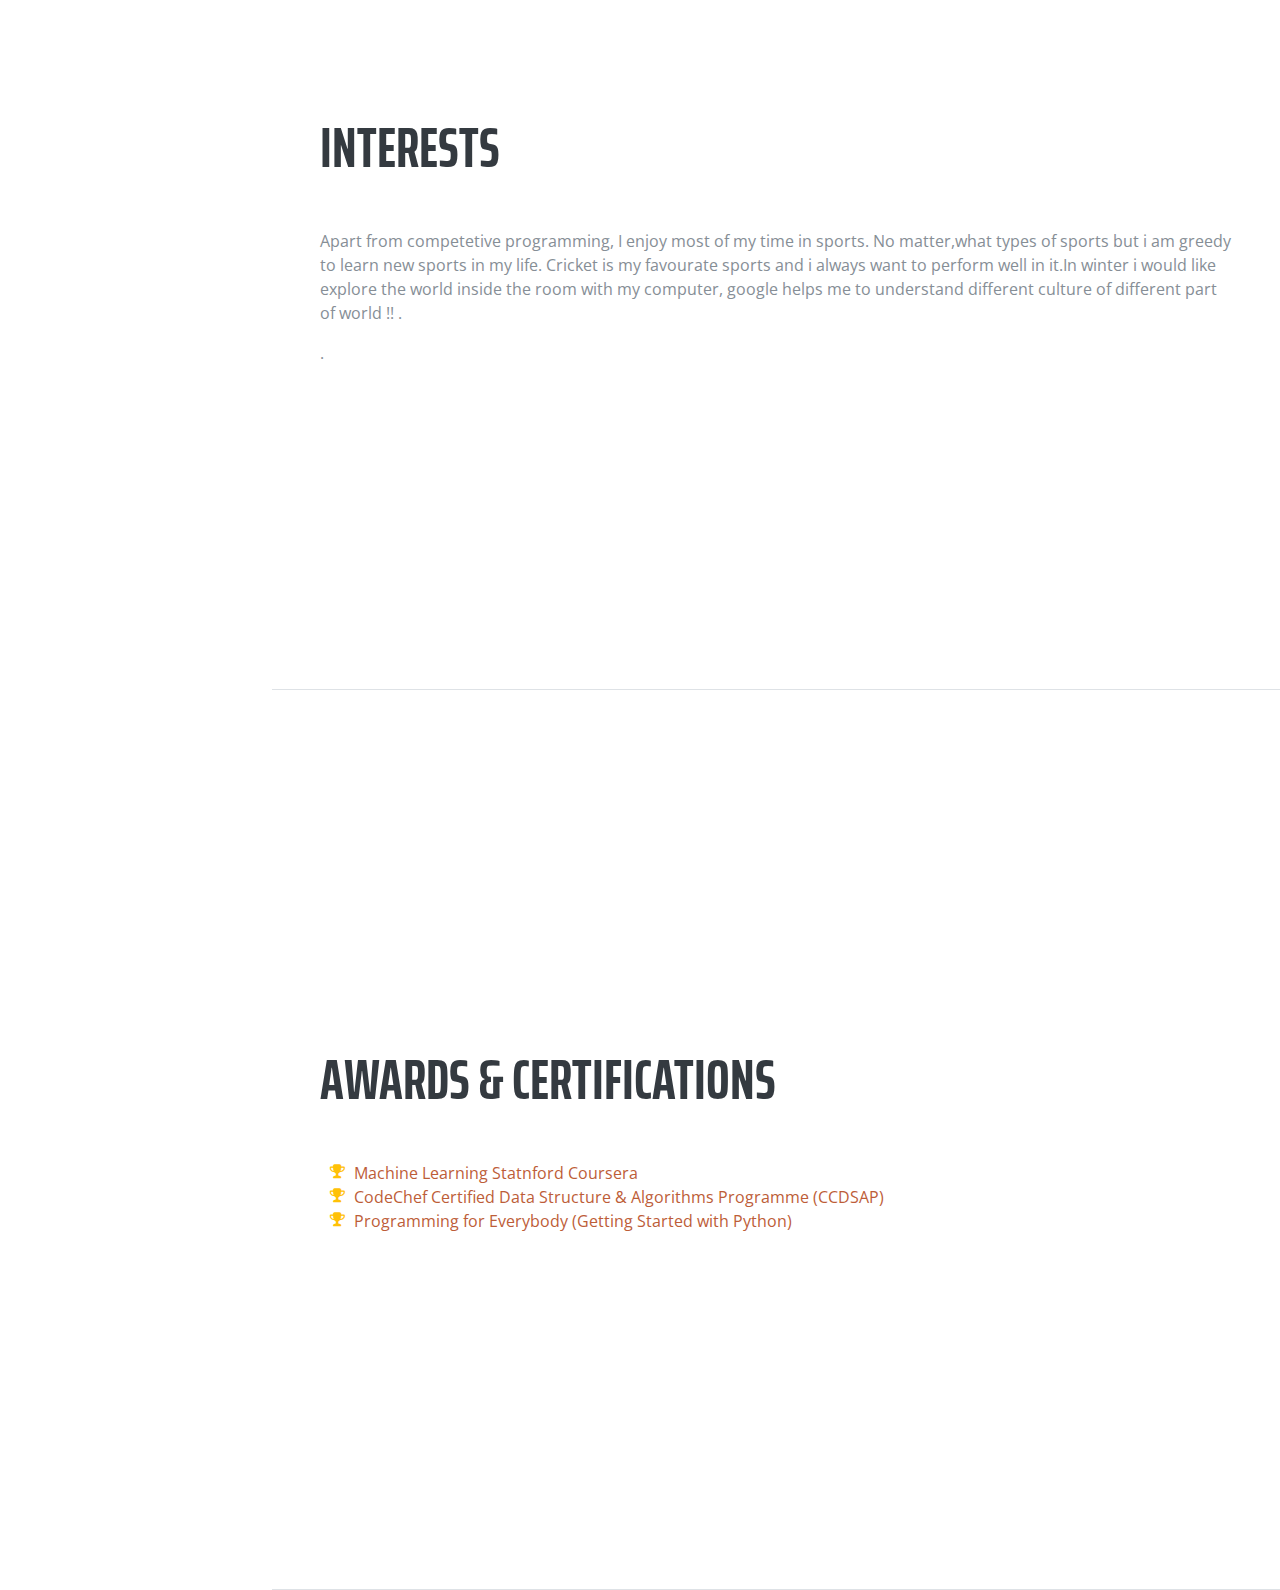
==== commit 399dda9d: "add new project" ====
--- a/index.html
+++ b/index.html
@@ -244,7 +244,15 @@
         <div class="my-auto">
           <h2 class="mb-5">WorkFlows</h2>
         <div class="row">
-
+         
+        <div class="card" style="width: 15rem;" onclick="location.href='https://github.com/kakshaycs/kakshaycs.github.io'">
+          <img class="card-img-top" src="https://www.ascian.in/creatives/wp-content/uploads/blog-700x410.jpg" alt="Card image cap">
+          <div class="card-body">
+            <h5 class="card-title">Blog App</h5>
+            <p class="card-text">Create your own blog</p>
+          </div>
+        </div>
+          
         <div class="card" style="width: 15rem;" onclick="location.href='Tictoe/index.html'">
         <img class="card-img-top" src="img/tictoe.png" alt="Card image cap">
         <div class="card-body">
@@ -253,7 +261,7 @@
         </div>
         </div>
 
-        <div class="card" style="width: 15rem;" onclick="location.href='https://google.com'">
+        <div class="card" style="width: 15rem;" onclick="location.href='https://github.com/kakshaycs/Data-Science/tree/master/Titanic%20Machine%20Learning%20from%20Disaster'">
           <img class="card-img-top" src="img/titanic.png" alt="Card image cap">
           <div class="card-body">
             <h5 class="card-title">Titanic</h5>
@@ -261,7 +269,7 @@
           </div>
         </div>
 
-        <div class="card" style="width: 15rem;" onclick="location.href='https://google.com'">
+        <div class="card" style="width: 15rem;" onclick="location.href='https://github.com/kakshaycs/Data-Science/tree/master/House%20Prices%20Advanced%20Regression%20Techniques'">
           <img class="card-img-top" src="img/house.png" alt="Card image cap">
           <div class="card-body">
             <h5 class="card-title">House Prices</h5>
@@ -269,7 +277,7 @@
           </div>
         </div>
 
-        <div class="card" style="width: 15rem;" onclick="location.href='https://google.com'">
+        <div class="card" style="width: 15rem;" onclick="location.href='https://github.com/kakshaycs/RecommendSystem'">
           <img class="card-img-top" src="img/collab.png" alt="Card image cap">
           <div class="card-body">
             <h5 class="card-title">Collaborative filtering</h5>
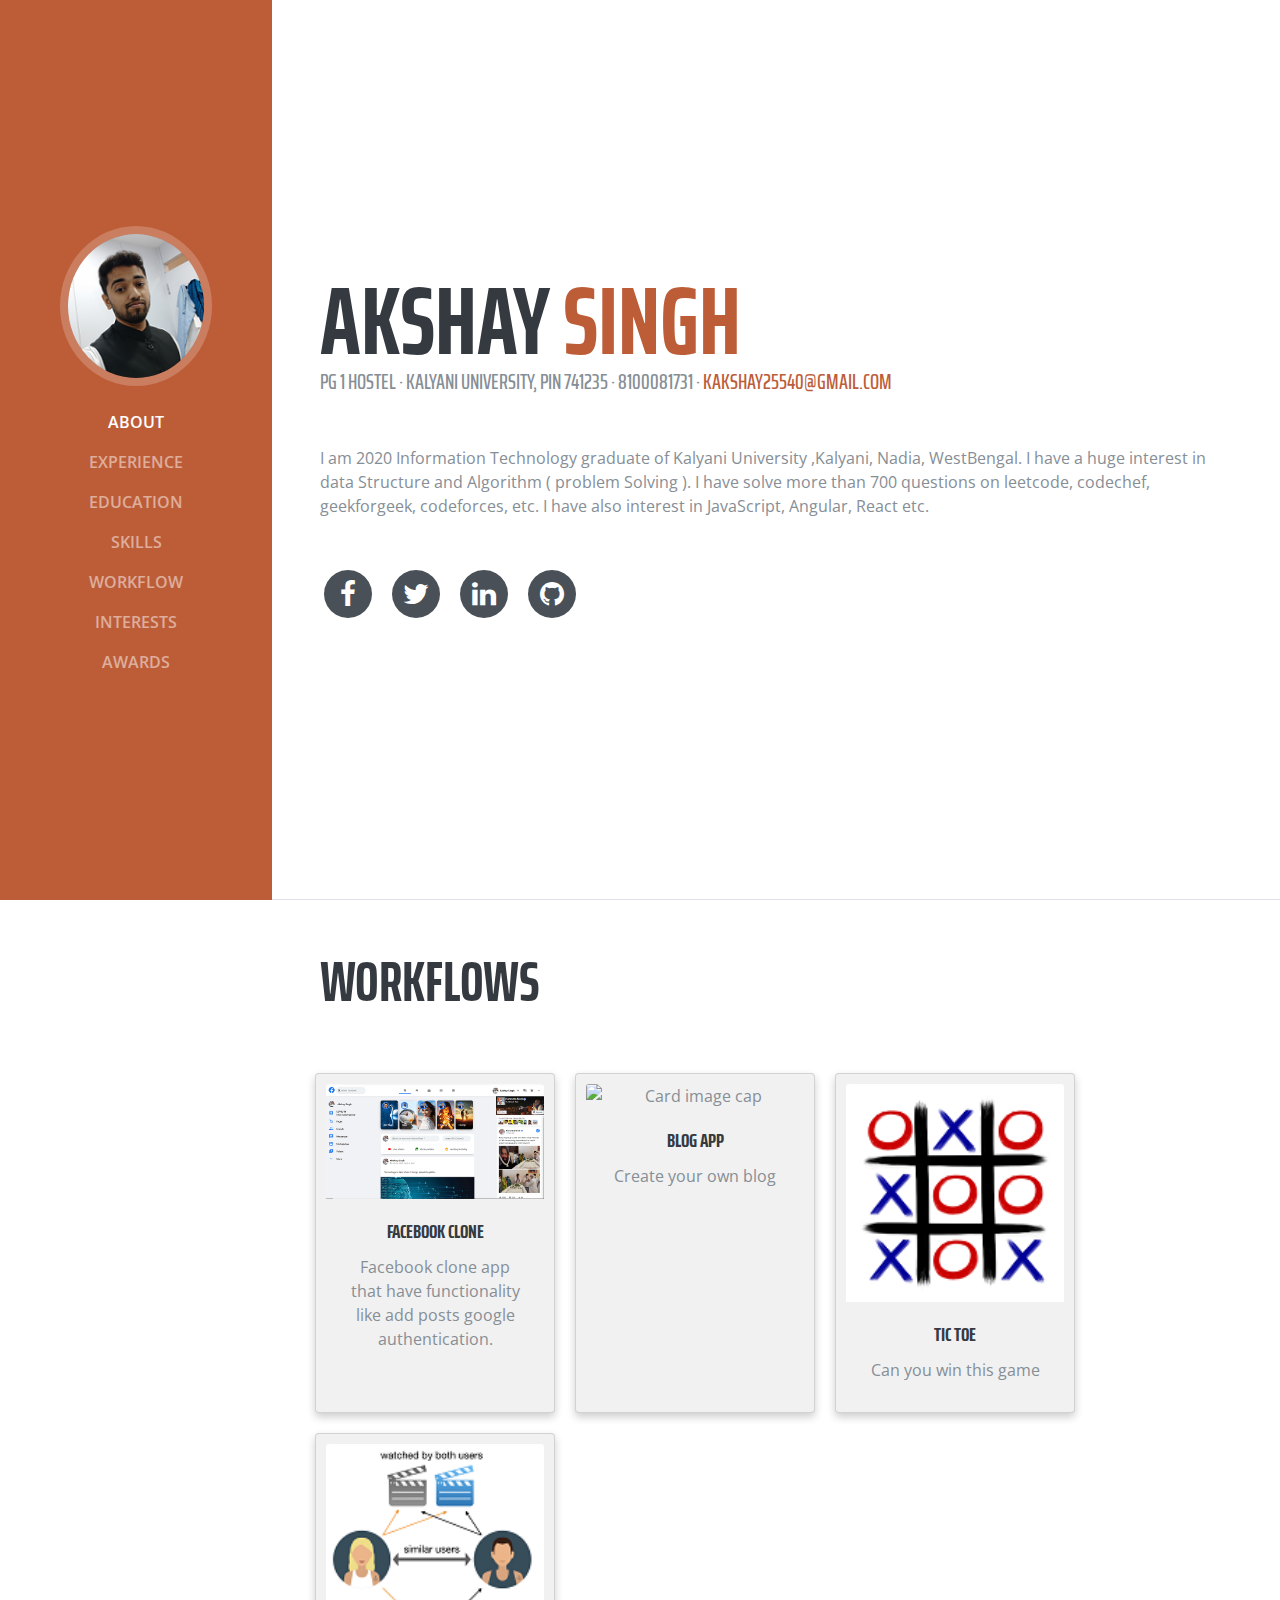
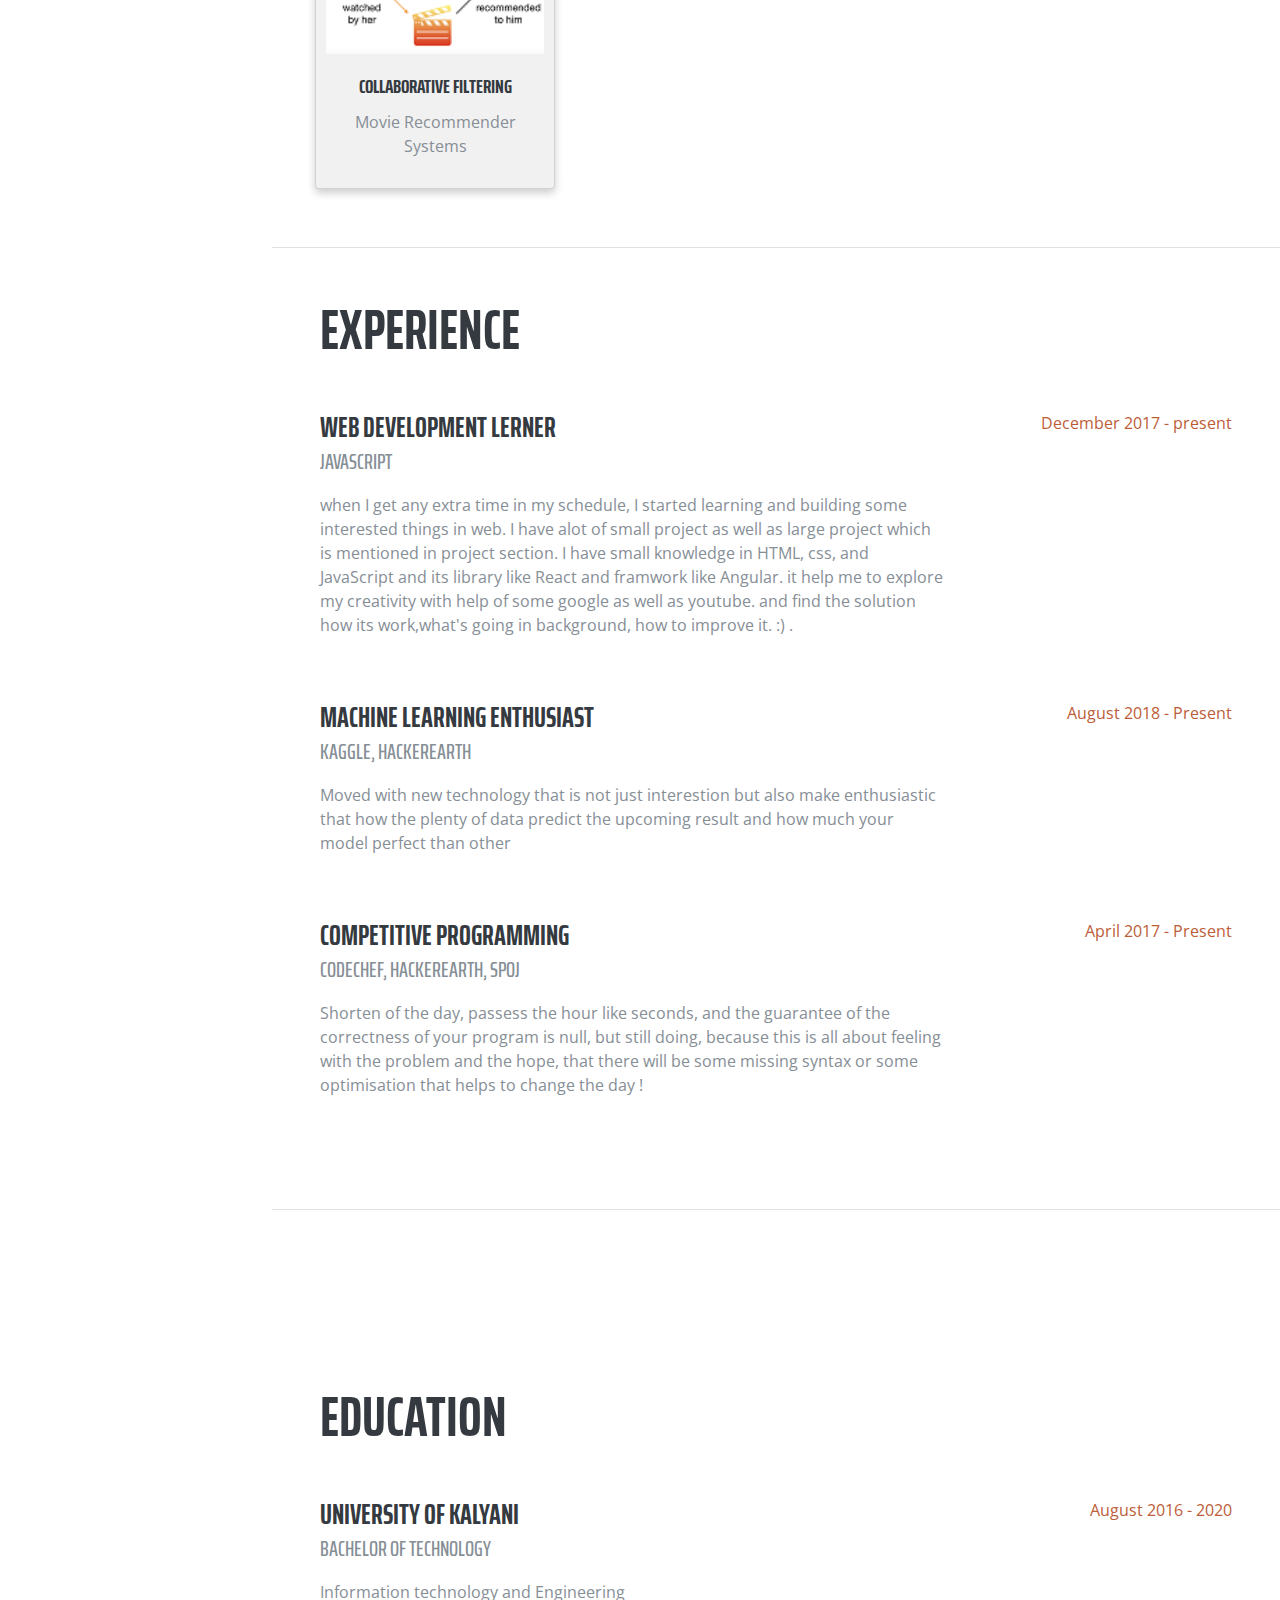
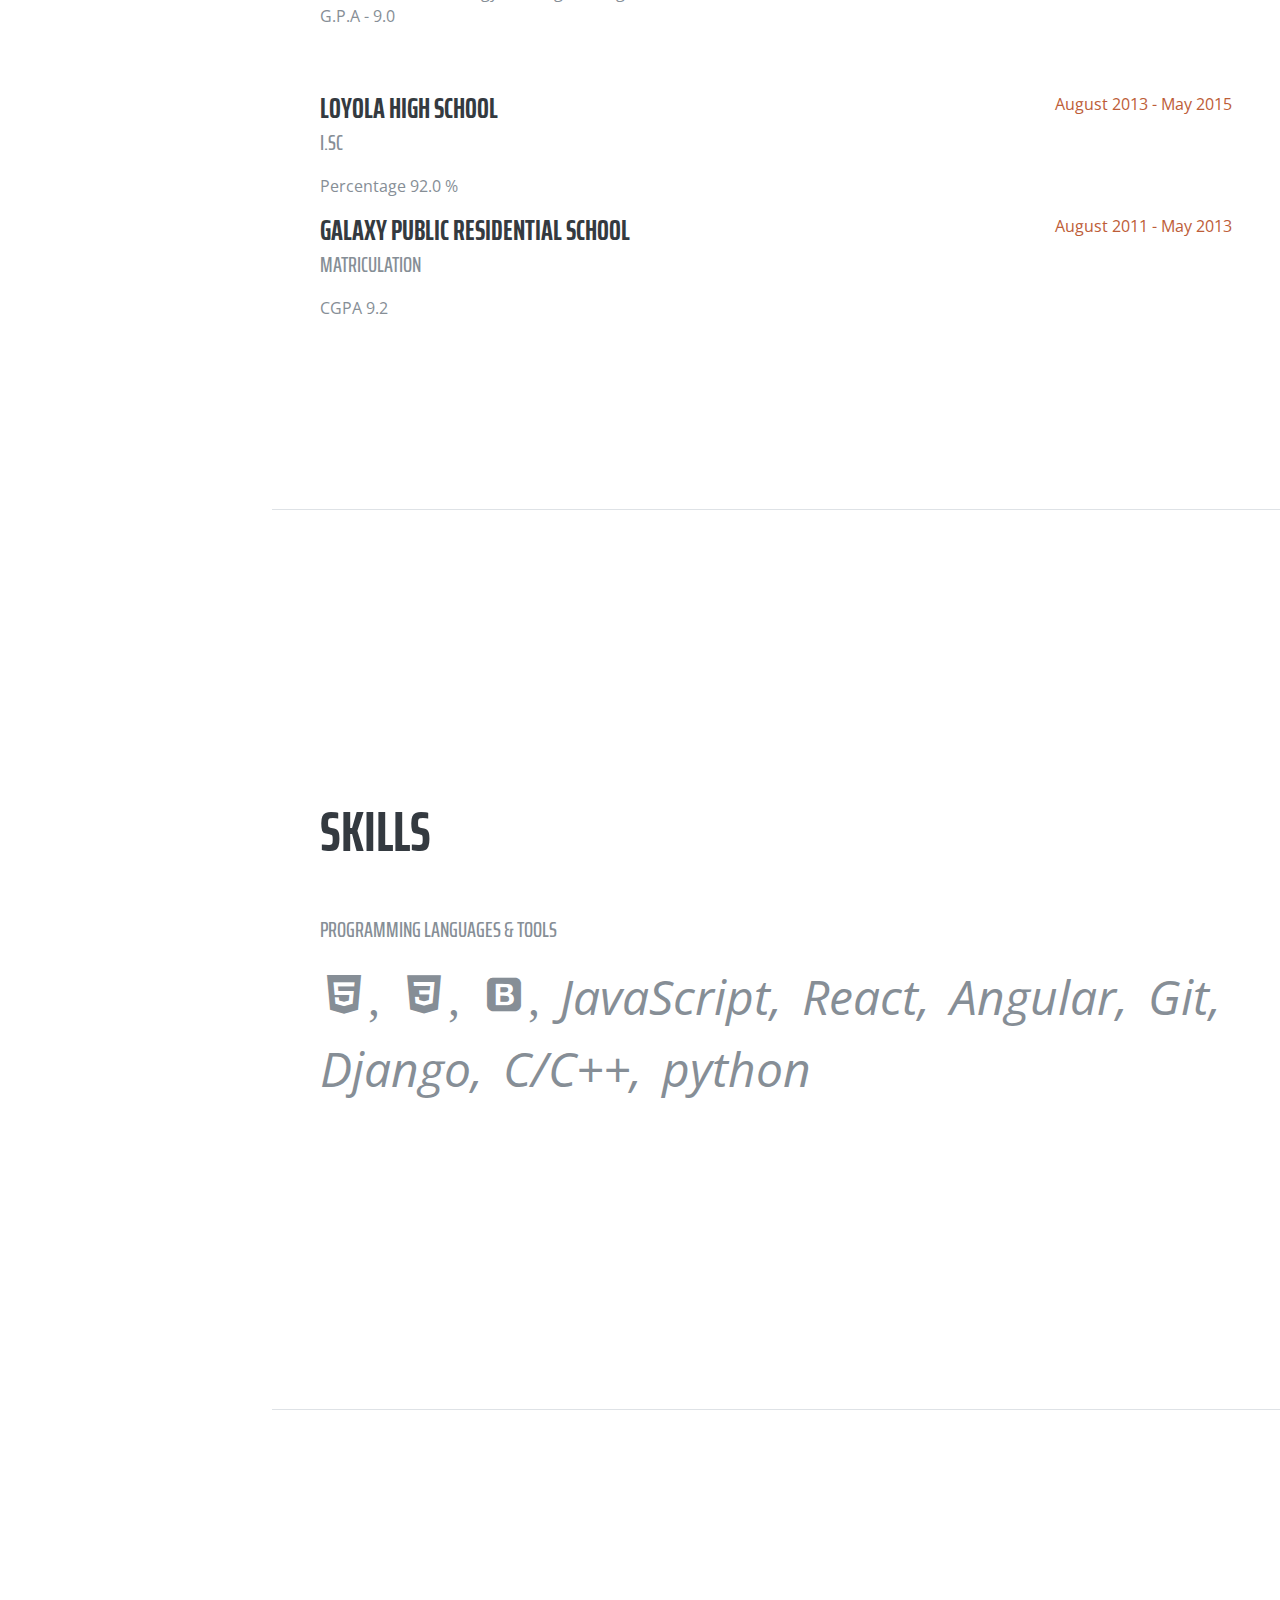
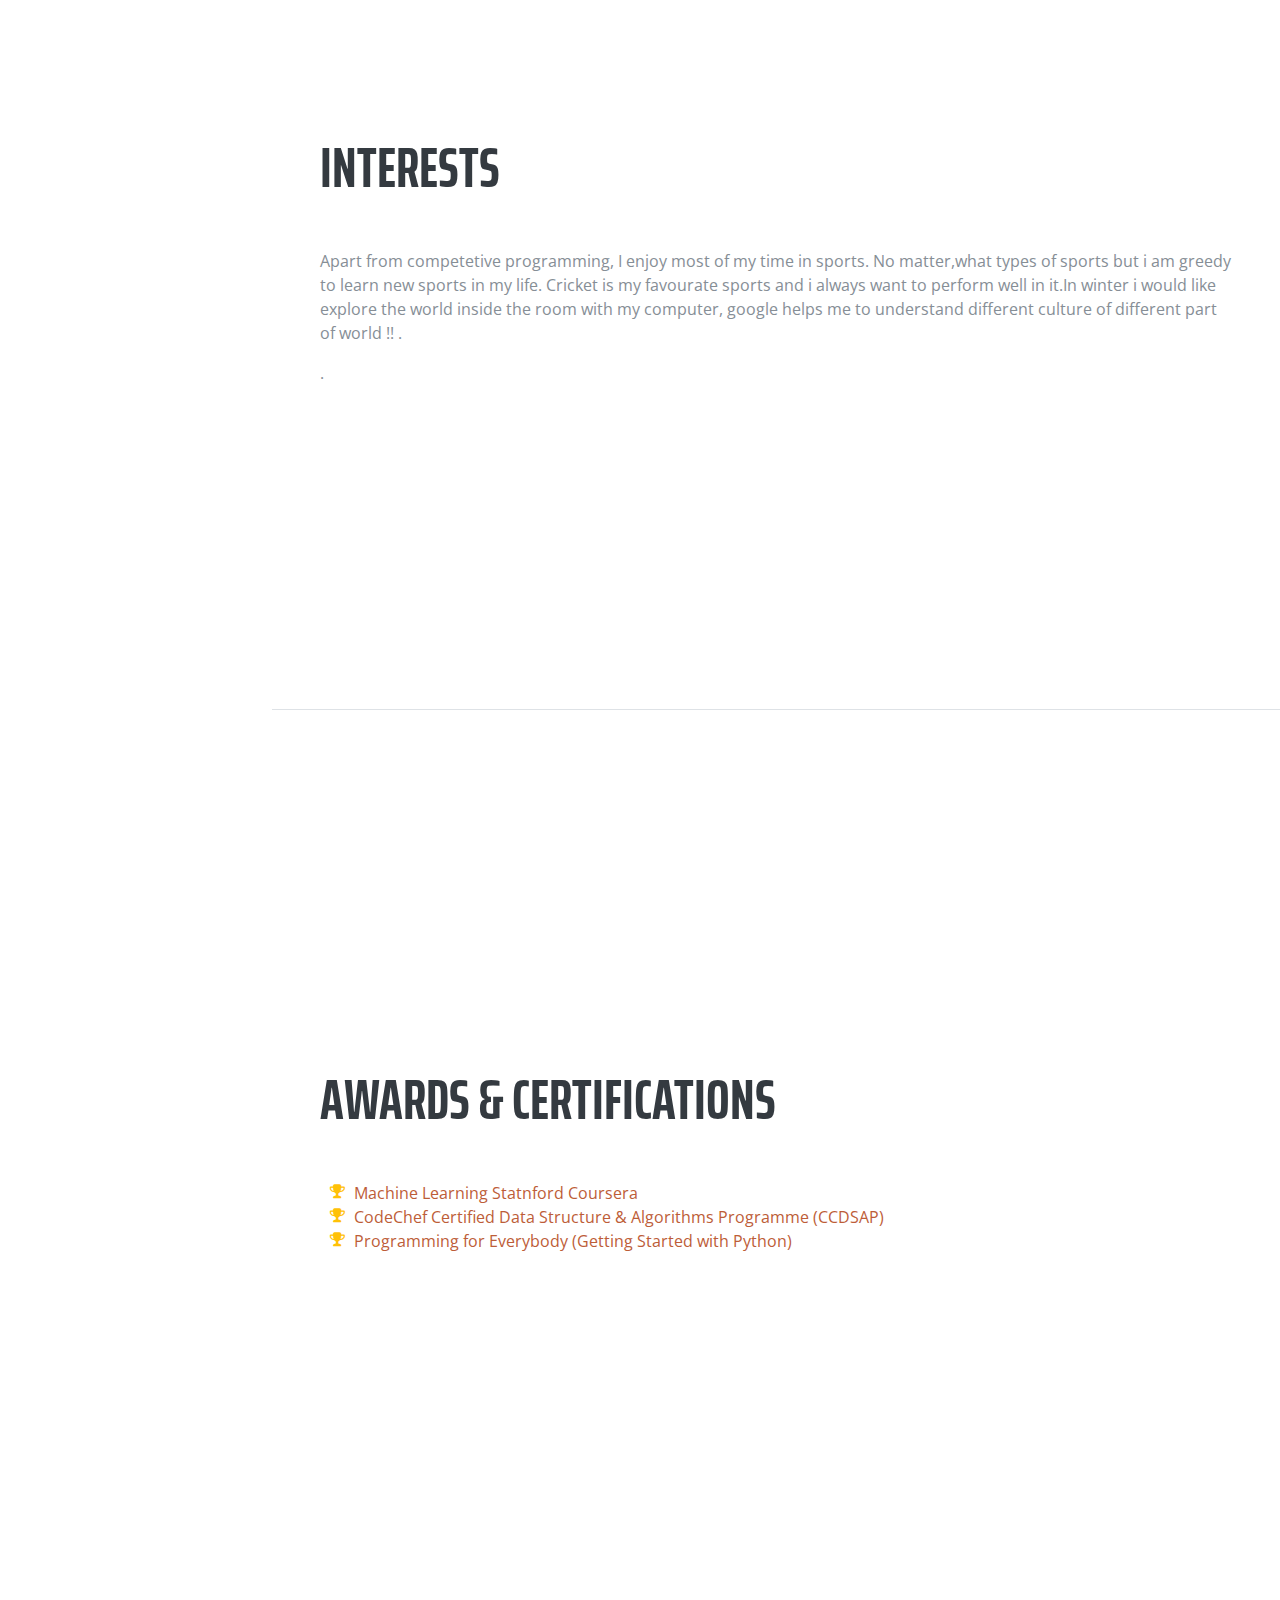
==== commit 4ec5c90a: "facebook clone project added" ====
--- a/index.html
+++ b/index.html
@@ -1,70 +1,107 @@
 <!DOCTYPE html>
 <html lang="en">
-
   <head>
-
-    <meta charset="utf-8">
-    <meta name="viewport" content="width=device-width, initial-scale=1, shrink-to-fit=no">
-    <meta name="description" content="">
-    <meta name="author" content="">
-    <meta name="google-site-verification" content="PpWbRpYiR3x2kvUYS6vo4Ul7hU4Tw1TbDPf30BFZz3Q" />
-  <title>kakshaycs,Akshay kumar singh,Akshaycs</title>
-  
+    <meta charset="utf-8" />
+    <meta
+      name="viewport"
+      content="width=device-width, initial-scale=1, shrink-to-fit=no"
+    />
+    <meta name="description" content="" />
+    <meta name="author" content="" />
+    <meta
+      name="google-site-verification"
+      content="PpWbRpYiR3x2kvUYS6vo4Ul7hU4Tw1TbDPf30BFZz3Q"
+    />
+    <title>kakshaycs,Akshay kumar singh,Akshaycs</title>
 
     <!-- Bootstrap core CSS -->
-    <link href="vendor/bootstrap/css/bootstrap.min.css" rel="stylesheet">
+    <link href="vendor/bootstrap/css/bootstrap.min.css" rel="stylesheet" />
 
     <!-- Custom fonts for this template -->
-    <link href="https://fonts.googleapis.com/css?family=Saira+Extra+Condensed:100,200,300,400,500,600,700,800,900" rel="stylesheet">
-    <link href="https://fonts.googleapis.com/css?family=Open+Sans:300,300i,400,400i,600,600i,700,700i,800,800i" rel="stylesheet">
-    <link href="vendor/font-awesome/css/font-awesome.min.css" rel="stylesheet">
-    <link href="vendor/devicons/css/devicons.min.css" rel="stylesheet">
-    <link href="vendor/simple-line-icons/css/simple-line-icons.css" rel="stylesheet">
+    <link
+      href="https://fonts.googleapis.com/css?family=Saira+Extra+Condensed:100,200,300,400,500,600,700,800,900"
+      rel="stylesheet"
+    />
+    <link
+      href="https://fonts.googleapis.com/css?family=Open+Sans:300,300i,400,400i,600,600i,700,700i,800,800i"
+      rel="stylesheet"
+    />
+    <link
+      href="vendor/font-awesome/css/font-awesome.min.css"
+      rel="stylesheet"
+    />
+    <link href="vendor/devicons/css/devicons.min.css" rel="stylesheet" />
+    <link
+      href="vendor/simple-line-icons/css/simple-line-icons.css"
+      rel="stylesheet"
+    />
 
     <!-- Custom styles for this template -->
-    <link href="css/resume.min.css" rel="stylesheet">
-    <link rel="stylesheet" type="text/css" href="workflow.css">
-    <script async src="//pagead2.googlesyndication.com/pagead/js/adsbygoogle.js"></script>
-<script>
-  (adsbygoogle = window.adsbygoogle || []).push({
-    google_ad_client: "ca-pub-2603188495000974",
-    enable_page_level_ads: true
-  });
-</script>
-
+    <link href="css/resume.min.css" rel="stylesheet" />
+    <link rel="stylesheet" type="text/css" href="workflow.css" />
+    <script
+      async
+      src="//pagead2.googlesyndication.com/pagead/js/adsbygoogle.js"
+    ></script>
+    <script>
+      (adsbygoogle = window.adsbygoogle || []).push({
+        google_ad_client: "ca-pub-2603188495000974",
+        enable_page_level_ads: true,
+      });
+    </script>
   </head>
 
   <body id="page-top">
-
-    <nav class="navbar navbar-expand-lg navbar-dark bg-primary fixed-top" id="sideNav">
+    <nav
+      class="navbar navbar-expand-lg navbar-dark bg-primary fixed-top"
+      id="sideNav"
+    >
       <a class="navbar-brand js-scroll-trigger" href="#page-top">
         <span class="d-block d-lg-none">Akshay Kumar Singh</span>
         <span class="d-none d-lg-block">
-          <img class="img-fluid img-profile rounded-circle mx-auto mb-2" src="img/akshay.png" alt="">
+          <img
+            class="img-fluid img-profile rounded-circle mx-auto mb-2"
+            src="img/akshay.png"
+            alt=""
+          />
         </span>
       </a>
-     <button class="navbar-toggler" type="button" data-toggle="collapse" data-target="#navbarSupportedContent" aria-controls="navbarSupportedContent" aria-expanded="false" aria-label="Toggle navigation">
+      <button
+        class="navbar-toggler"
+        type="button"
+        data-toggle="collapse"
+        data-target="#navbarSupportedContent"
+        aria-controls="navbarSupportedContent"
+        aria-expanded="false"
+        aria-label="Toggle navigation"
+      >
         <span class="navbar-toggler-icon"></span>
-      </button> 
+      </button>
       <div class="collapse navbar-collapse" id="navbarSupportedContent">
         <ul class="navbar-nav">
           <li class="nav-item">
             <a class="nav-link js-scroll-trigger" href="#about">About</a>
           </li>
           <li class="nav-item">
-            <a class="nav-link js-scroll-trigger" href="#experience">Experience</a>
-          </li>
-          <li class="nav-item">
-            <a class="nav-link js-scroll-trigger" href="#education">Education</a>
+            <a class="nav-link js-scroll-trigger" href="#experience"
+              >Experience</a
+            >
+          </li>
+          <li class="nav-item">
+            <a class="nav-link js-scroll-trigger" href="#education"
+              >Education</a
+            >
           </li>
           <li class="nav-item">
             <a class="nav-link js-scroll-trigger" href="#skills">Skills</a>
           </li>
-           <li class="nav-item">
+          <li class="nav-item">
             <a class="nav-link js-scroll-trigger" href="#workflow">WORKFLOW</a>
           </li>
           <li class="nav-item">
-            <a class="nav-link js-scroll-trigger" href="#interests">Interests</a>
+            <a class="nav-link js-scroll-trigger" href="#interests"
+              >Interests</a
+            >
           </li>
           <li class="nav-item">
             <a class="nav-link js-scroll-trigger" href="#awards">Awards</a>
@@ -74,16 +111,23 @@
     </nav>
 
     <div class="container-fluid p-0">
-
       <section class="resume-section p-3 p-lg-5 d-flex d-column" id="about">
         <div class="my-auto">
-          <h1 class="mb-0">Akshay
+          <h1 class="mb-0">
+            Akshay
             <span class="text-primary">Singh</span>
           </h1>
-          <div class="subheading mb-5">Pg 1 hostel  · Kalyani University, pin 741235 · 8100081731 ·
+          <div class="subheading mb-5">
+            Pg 1 hostel · Kalyani University, pin 741235 · 8100081731 ·
             <a href="mailto:name@email.com">kakshay25540@gmail.com</a>
           </div>
-          <p class="mb-5">I am a B-tech(Information technology) student of Kalyani University ,Kalyani, Nadia, WestBengal. </p>
+          <p class="mb-5">
+            I am 2020 Information Technology graduate of Kalyani University
+            ,Kalyani, Nadia, WestBengal. I have a huge interest in data
+            Structure and Algorithm ( problem Solving ). I have solve more than
+            700 questions on leetcode, codechef, geekforgeek, codeforces, etc. I
+            have also interest in JavaScript, Angular, React etc.
+          </p>
           <ul class="list-inline list-social-icons mb-0">
             <li class="list-inline-item">
               <a href="https://www.facebook.com/K.akshay255">
@@ -121,17 +165,119 @@
         </div>
       </section>
 
-      <section class="resume-section p-3 p-lg-5 d-flex flex-column" id="experience">
+      <section
+        class="resume-section p-3 p-lg-5 d-flex flex-column"
+        id="workflow"
+      >
+        <div class="my-auto">
+          <h2 class="mb-5">WorkFlows</h2>
+          <div class="row">
+            <div
+              class="card"
+              style="width: 15rem"
+              onclick="location.href='http://fb-lite-e5a8c.web.app/'"
+            >
+              <img
+                class="card-img-top"
+                src="img/facebookClone.png"
+                alt="Card image cap"
+              />
+              <div class="card-body">
+                <h5 class="card-title">Facebook Clone</h5>
+                <p class="card-text">
+                  Facebook clone app that have functionality like add posts
+                  google authentication.
+                </p>
+              </div>
+            </div>
+
+            <div
+              class="card"
+              style="width: 15rem"
+              onclick="location.href='https://github.com/kakshaycs/kakshaycs.github.io'"
+            >
+              <img
+                class="card-img-top"
+                src="https://www.ascian.in/creatives/wp-content/uploads/blog-700x410.jpg"
+                alt="Card image cap"
+              />
+              <div class="card-body">
+                <h5 class="card-title">Blog App</h5>
+                <p class="card-text">Create your own blog</p>
+              </div>
+            </div>
+
+            <div
+              class="card"
+              style="width: 15rem"
+              onclick="location.href='Tictoe/index.html'"
+            >
+              <img
+                class="card-img-top"
+                src="img/tictoe.png"
+                alt="Card image cap"
+              />
+              <div class="card-body">
+                <h5 class="card-title">TIC TOE</h5>
+                <p class="card-text">Can you win this game</p>
+              </div>
+            </div>
+
+            <div
+              class="card"
+              style="width: 15rem"
+              onclick="location.href='https://recomendedsystem.herokuapp.com/'"
+            >
+              <img
+                class="card-img-top"
+                src="img/collab.png"
+                alt="Card image cap"
+              />
+              <div class="card-body">
+                <h5 class="card-title">Collaborative filtering</h5>
+                <p class="card-text">Movie Recommender Systems</p>
+              </div>
+            </div>
+          </div>
+        </div>
+      </section>
+
+      <section
+        class="resume-section p-3 p-lg-5 d-flex flex-column"
+        id="experience"
+      >
         <div class="my-auto">
           <h2 class="mb-5">Experience</h2>
 
-      <div class="resume-item d-flex flex-column flex-md-row mb-5">
+          <div class="resume-item d-flex flex-column flex-md-row mb-5">
+            <div class="resume-content mr-auto">
+              <h3 class="mb-0">Web Development lerner</h3>
+              <div class="subheading mb-3">JavaScript</div>
+              <p>
+                when I get any extra time in my schedule, I started learning and
+                building some interested things in web. I have alot of small
+                project as well as large project which is mentioned in project
+                section. I have small knowledge in HTML, css, and JavaScript and
+                its library like React and framwork like Angular. it help me to
+                explore my creativity with help of some google as well as
+                youtube. and find the solution how its work,what's going in
+                background, how to improve it. :) .
+              </p>
+            </div>
+            <div class="resume-date text-md-right">
+              <span class="text-primary">December 2017 - present</span>
+            </div>
+          </div>
+
+          <div class="resume-item d-flex flex-column flex-md-row mb-5">
             <div class="resume-content mr-auto">
               <h3 class="mb-0">Machine Learning Enthusiast</h3>
               <div class="subheading mb-3">Kaggle, HackerEarth</div>
-              <p>Moved with new technology that is not just interestion but also make enthusiastic
-              that how the plenty of data predict the upcoming result and how much your model perfect 
-              than other  </p>
+              <p>
+                Moved with new technology that is not just interestion but also
+                make enthusiastic that how the plenty of data predict the
+                upcoming result and how much your model perfect than other
+              </p>
             </div>
             <div class="resume-date text-md-right">
               <span class="text-primary">August 2018 - Present</span>
@@ -141,31 +287,26 @@
           <div class="resume-item d-flex flex-column flex-md-row mb-5">
             <div class="resume-content mr-auto">
               <h3 class="mb-0">Competitive programming</h3>
-              <div class="subheading mb-3">Codechef, HackerEarth, Spoj   </div>
-              <p>Shorten of the day, passess the hour  like seconds, and the guarantee of the correctness of your program is null, but still doing, because this is all about feeling with the problem and the hope, that there will some missing syntax that change the day ! </p>
+              <div class="subheading mb-3">Codechef, HackerEarth, Spoj</div>
+              <p>
+                Shorten of the day, passess the hour like seconds, and the
+                guarantee of the correctness of your program is null, but still
+                doing, because this is all about feeling with the problem and
+                the hope, that there will be some missing syntax or some
+                optimisation that helps to change the day !
+              </p>
             </div>
             <div class="resume-date text-md-right">
               <span class="text-primary">April 2017 - Present</span>
             </div>
           </div>
-
-          <div class="resume-item d-flex flex-column flex-md-row mb-5">
-            <div class="resume-content mr-auto">
-              <h3 class="mb-0">Web Development lerner</h3>
-              <div class="subheading mb-3">w3school</div>
-              <p>It's help in boring day, when nothing are going in your favour then web comes in the picture, to explore your creativity and find the solution how its work,what's going in background, how to improve it. more familiar, ctrl c ,ctrl v with google !!.</p>
-            </div>
-            <div class="resume-date text-md-right">
-              <span class="text-primary">December 2017 - present</span>
-            </div>
-          </div>
-
-
-        </div>
-
-      </section>
-
-      <section class="resume-section p-3 p-lg-5 d-flex flex-column" id="education">
+        </div>
+      </section>
+
+      <section
+        class="resume-section p-3 p-lg-5 d-flex flex-column"
+        id="education"
+      >
         <div class="my-auto">
           <h2 class="mb-5">Education</h2>
 
@@ -174,10 +315,10 @@
               <h3 class="mb-0">University of Kalyani</h3>
               <div class="subheading mb-3">Bachelor of Technology</div>
               <div>Information technology and Engineering</div>
-              <p>G.P.A __</p>
-            </div>
-            <div class="resume-date text-md-right">
-              <span class="text-primary">August 2016 - present</span>
+              <p>G.P.A - 9.0</p>
+            </div>
+            <div class="resume-date text-md-right">
+              <span class="text-primary">August 2016 - 2020</span>
             </div>
           </div>
 
@@ -191,7 +332,7 @@
               <span class="text-primary">August 2013 - May 2015</span>
             </div>
           </div>
-           <div class="resume-item d-flex flex-column flex-md-row">
+          <div class="resume-item d-flex flex-column flex-md-row">
             <div class="resume-content mr-auto">
               <h3 class="mb-0">Galaxy Public Residential school</h3>
               <div class="subheading mb-3">Matriculation</div>
@@ -201,7 +342,6 @@
               <span class="text-primary">August 2011 - May 2013</span>
             </div>
           </div>
-
         </div>
       </section>
 
@@ -212,109 +352,85 @@
           <div class="subheading mb-3">Programming Languages &amp; Tools</div>
           <ul class="list-inline list-icons">
             <li class="list-inline-item">
-              <i class="devicons devicons-html5"></i>
-            </li>
-            <li class="list-inline-item">
-              <i class="devicons devicons-css3"></i>
-            </li>
-            <li class="list-inline-item">
-              <i class="devicons devicons-bootstrap"></i>
-            </li>
-            <li class="list-inline-item">
-              <i class="devicons devicons-c-wordmark colored"></i>
-            </li>
-            <li class="list-inline-item">
-              <i class="devicons devicons-python-plain-wordmark colored"></i>
-            </li>
-            <li class="list-inline-item">
-              <i class="devicons devicons-java-plain colored"></i>
-            </li>
-            <li class="list-inline-item">
-              <i class="devicons devicons-cplusplus-plain colored"></i>
-            </li>
-            
+              <i class="devicons devicons-html5">,</i>
+            </li>
+            <li class="list-inline-item">
+              <i class="devicons devicons-css3">,</i>
+            </li>
+            <li class="list-inline-item">
+              <i class="devicons devicons-bootstrap">,</i>
+            </li>
+            <li class="list-inline-item">
+              <i class="fab fa-js">JavaScript,</i>
+            </li>
+            <li class="list-inline-item">
+              <i class="fab fa-js">React,</i>
+            </li>
+            <li class="list-inline-item">
+              <i class="fab fa-js">Angular,</i>
+            </li>
+            <li class="list-inline-item">
+              <i class="fab fa-js">Git,</i>
+            </li>
+            <li class="list-inline-item">
+              <i classs="fab fa-js">Django,</i>
+            </li>
+            <li class="list-inline-item">
+              <i class="fab fa-js">C/C++,</i>
+            </li>
+            <li class="list-inline-item">
+              <i class="fab fa-js">python</i>
+            </li>
           </ul>
         </div>
       </section>
 
-
-
-
-  <section class="resume-section p-3 p-lg-5 d-flex flex-column" id="workflow">
-        <div class="my-auto">
-          <h2 class="mb-5">WorkFlows</h2>
-        <div class="row">
-         
-        <div class="card" style="width: 15rem;" onclick="location.href='https://github.com/kakshaycs/kakshaycs.github.io'">
-          <img class="card-img-top" src="https://www.ascian.in/creatives/wp-content/uploads/blog-700x410.jpg" alt="Card image cap">
-          <div class="card-body">
-            <h5 class="card-title">Blog App</h5>
-            <p class="card-text">Create your own blog</p>
-          </div>
-        </div>
-          
-        <div class="card" style="width: 15rem;" onclick="location.href='Tictoe/index.html'">
-        <img class="card-img-top" src="img/tictoe.png" alt="Card image cap">
-        <div class="card-body">
-        <h5 class="card-title">TIC TOE</h5>
-        <p class="card-text">Can you win this game</p>
-        </div>
-        </div>
-
-        <div class="card" style="width: 15rem;" onclick="location.href='https://github.com/kakshaycs/Data-Science/tree/master/Titanic%20Machine%20Learning%20from%20Disaster'">
-          <img class="card-img-top" src="img/titanic.png" alt="Card image cap">
-          <div class="card-body">
-            <h5 class="card-title">Titanic</h5>
-            <p class="card-text">Predict survival on the Titanic and get familiar with ML basics</p>
-          </div>
-        </div>
-
-        <div class="card" style="width: 15rem;" onclick="location.href='https://github.com/kakshaycs/Data-Science/tree/master/House%20Prices%20Advanced%20Regression%20Techniques'">
-          <img class="card-img-top" src="img/house.png" alt="Card image cap">
-          <div class="card-body">
-            <h5 class="card-title">House Prices</h5>
-            <p class="card-text">Predict sales prices and practice feature engineering, RFs, and gradient boosting</p>
-          </div>
-        </div>
-
-        <div class="card" style="width: 15rem;" onclick="location.href='https://github.com/kakshaycs/RecommendSystem'">
-          <img class="card-img-top" src="img/collab.png" alt="Card image cap">
-          <div class="card-body">
-            <h5 class="card-title">Collaborative filtering</h5>
-            <p class="card-text">Movie Recommender Systems</p>
-          </div>
-        </div>
-
-        </div>
-      </div>
-  </section>
-
-    <section class="resume-section p-3 p-lg-5 d-flex flex-column" id="interests">
+      <section
+        class="resume-section p-3 p-lg-5 d-flex flex-column"
+        id="interests"
+      >
         <div class="my-auto">
           <h2 class="mb-5">Interests</h2>
-          <p>Apart from competetive programming, I enjoy most of my time in sports. No matter,what types of sports but i am greedy to learn new sports in my life. Cricket is my favourate sports and i always want to perform well in it.In winter i would like explore the world inside the room with my computer, google helps me to understand different culture of different part of world !! .</p>
+          <p>
+            Apart from competetive programming, I enjoy most of my time in
+            sports. No matter,what types of sports but i am greedy to learn new
+            sports in my life. Cricket is my favourate sports and i always want
+            to perform well in it.In winter i would like explore the world
+            inside the room with my computer, google helps me to understand
+            different culture of different part of world !! .
+          </p>
           <p class="mb-0">.</p>
         </div>
-  </section>
-
-  <section class="resume-section p-3 p-lg-5 d-flex flex-column" id="awards">
+      </section>
+
+      <section class="resume-section p-3 p-lg-5 d-flex flex-column" id="awards">
         <div class="my-auto">
           <h2 class="mb-5">Awards &amp; Certifications</h2>
           <ul class="fa-ul mb-0">
-             <li >
-              <i class="fa-li fa fa-trophy text-warning"></i>
-            <a href="https://www.coursera.org/account/accomplishments/certificate/4H5RH4B28BF2">Machine Learning Statnford Coursera </a></li>
             <li>
               <i class="fa-li fa fa-trophy text-warning"></i>
-              <a href="codechef.html">CodeChef Certified Data Structure & Algorithms Programme (CCDSAP)</a></li>
+              <a
+                href="https://www.coursera.org/account/accomplishments/certificate/4H5RH4B28BF2"
+                >Machine Learning Statnford Coursera
+              </a>
+            </li>
             <li>
               <i class="fa-li fa fa-trophy text-warning"></i>
-           <a href="https://www.coursera.org/account/accomplishments/certificate/F8WMWAX8WE93">Programming for Everybody (Getting Started with Python)</a>  </li>
-
+              <a href="codechef.html"
+                >CodeChef Certified Data Structure & Algorithms Programme
+                (CCDSAP)</a
+              >
+            </li>
+            <li>
+              <i class="fa-li fa fa-trophy text-warning"></i>
+              <a
+                href="https://www.coursera.org/account/accomplishments/certificate/F8WMWAX8WE93"
+                >Programming for Everybody (Getting Started with Python)</a
+              >
+            </li>
           </ul>
         </div>
-  </section>
-
+      </section>
     </div>
 
     <!-- Bootstrap core JavaScript -->
@@ -326,7 +442,5 @@
 
     <!-- Custom scripts for this template -->
     <script src="js/resume.min.js"></script>
-
   </body>
-
 </html>
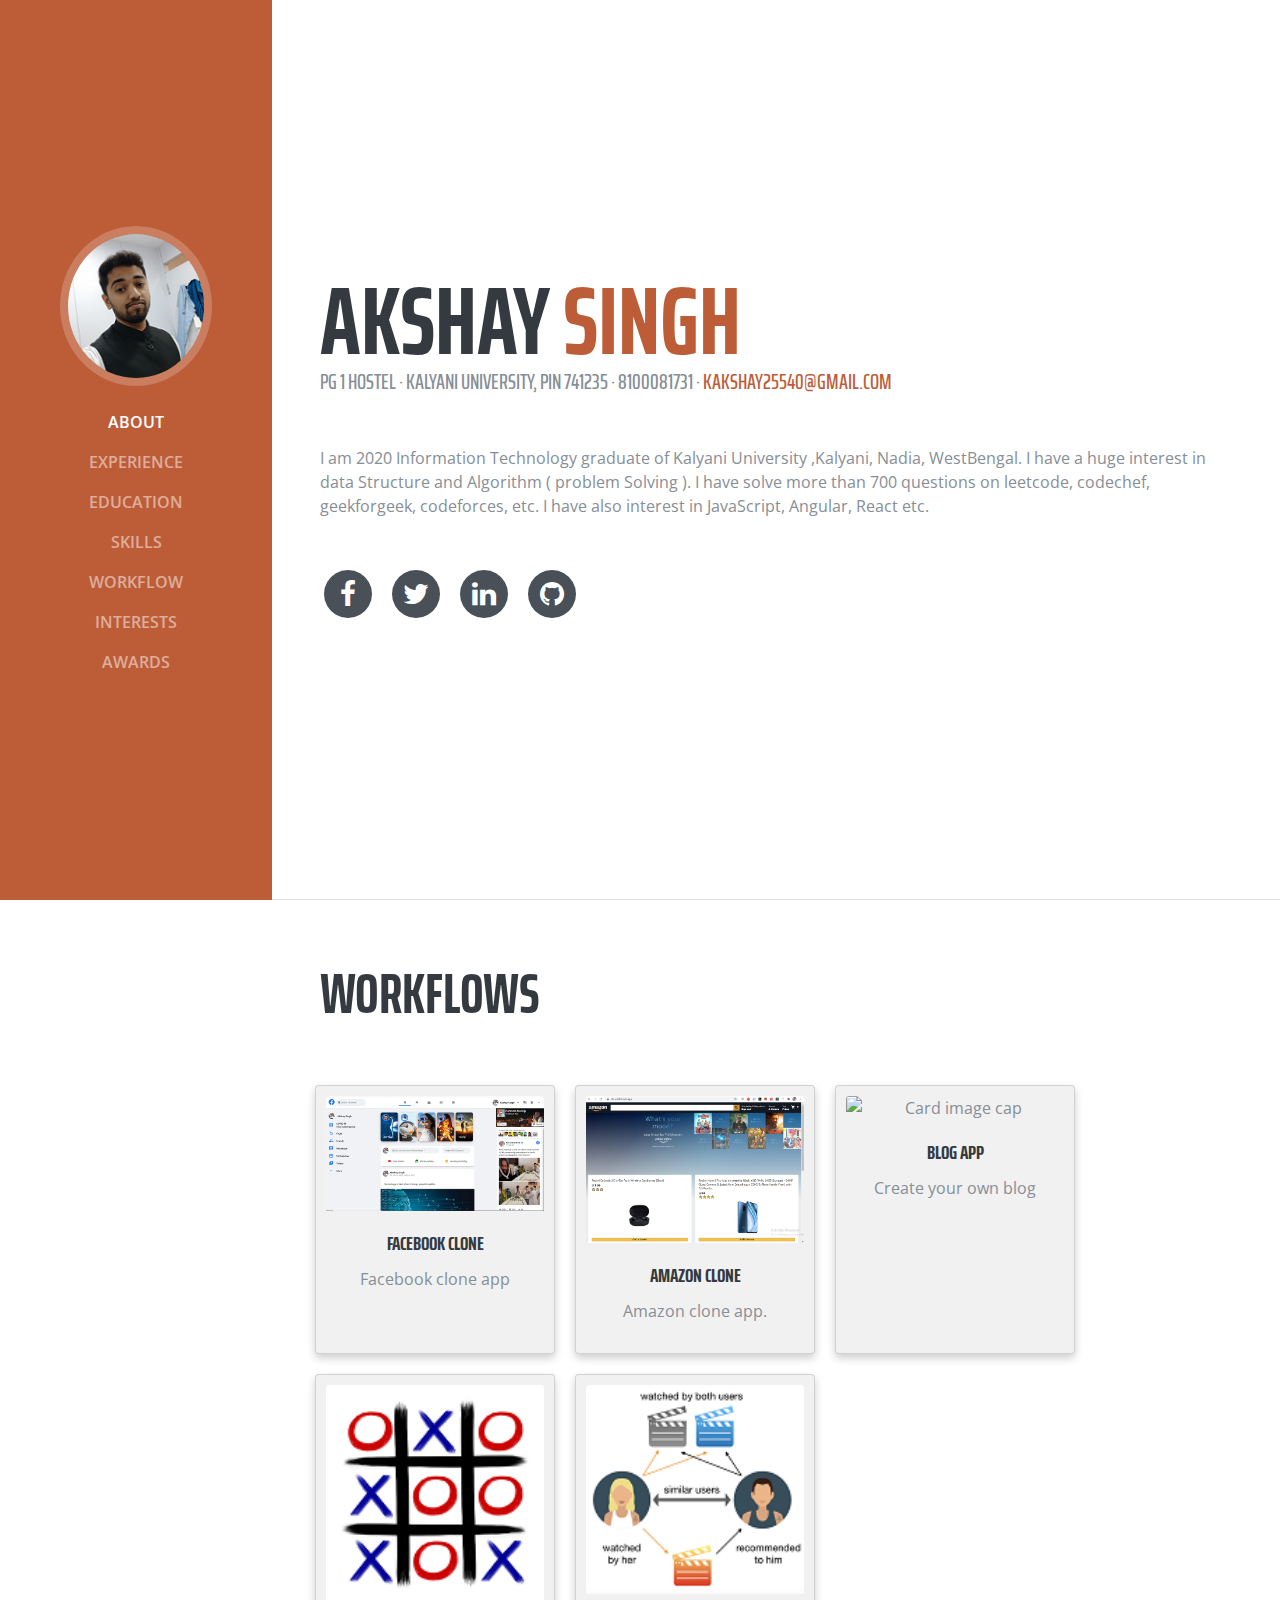
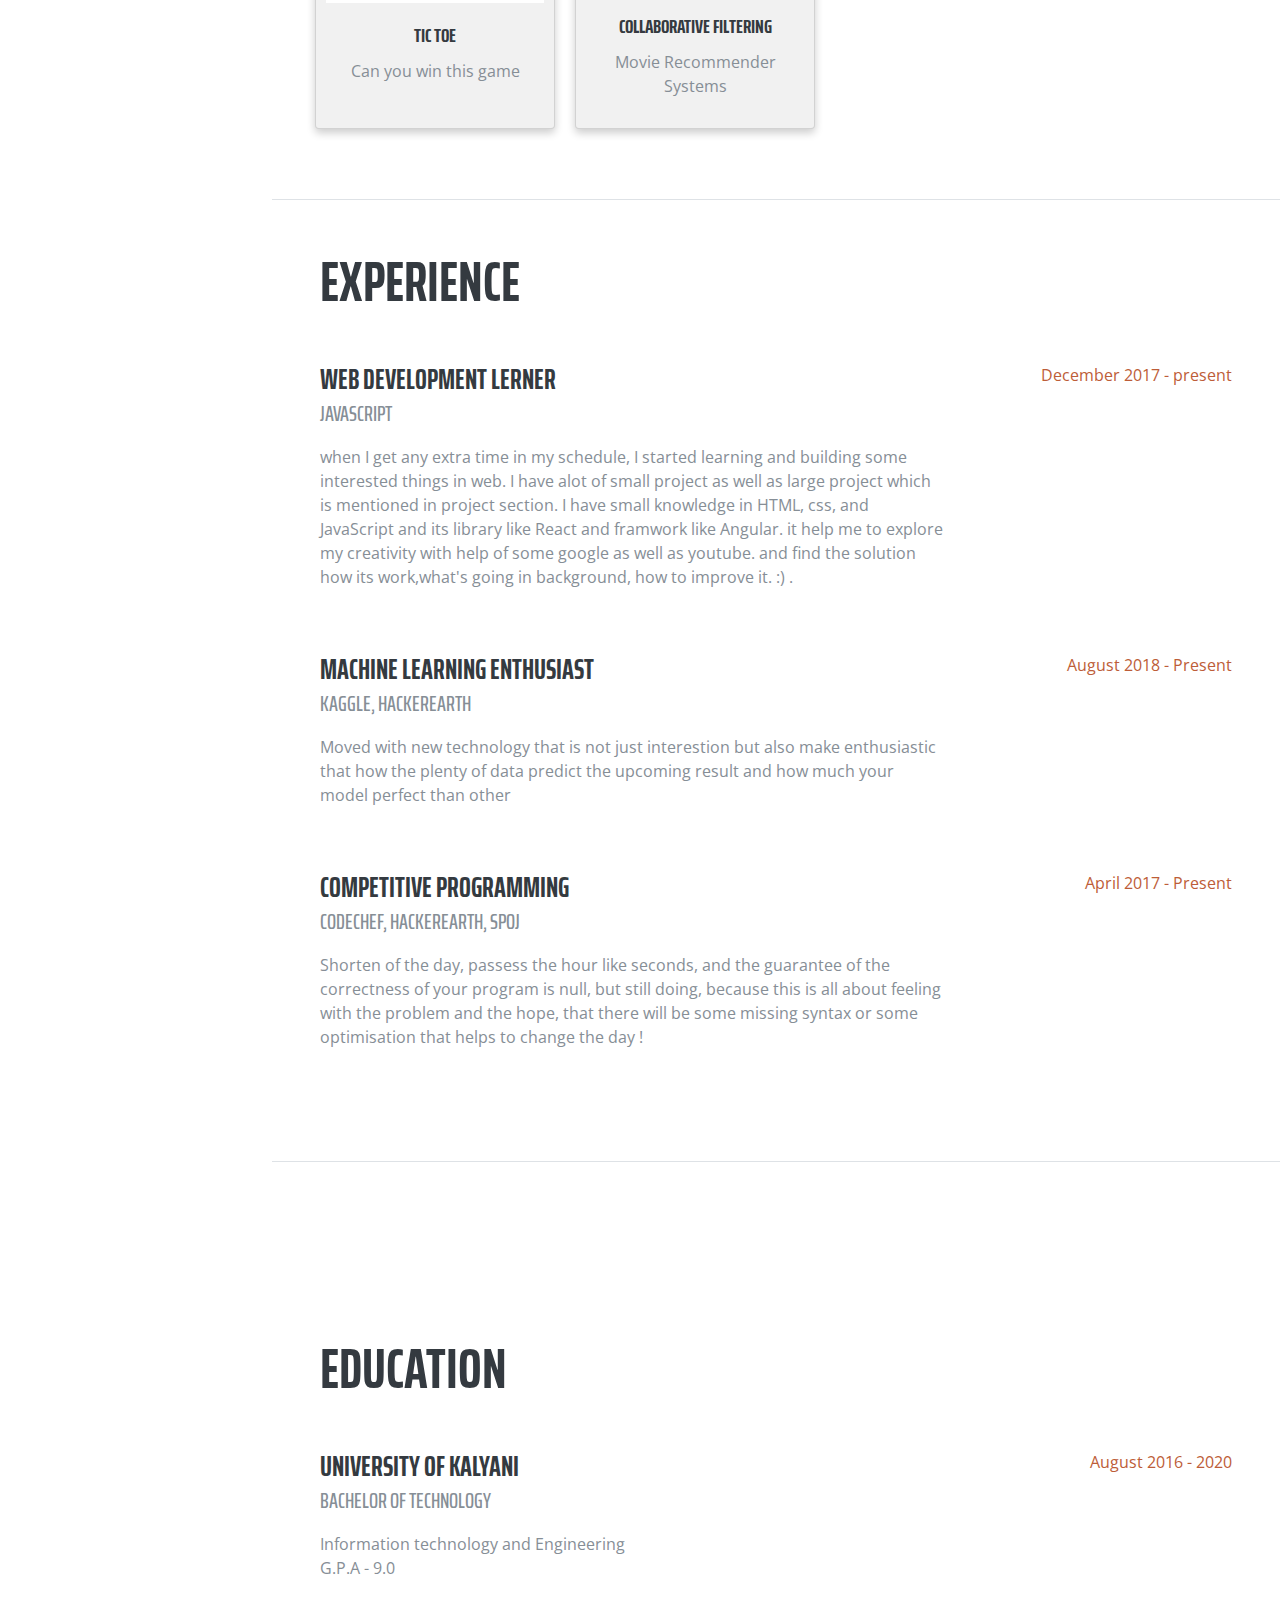
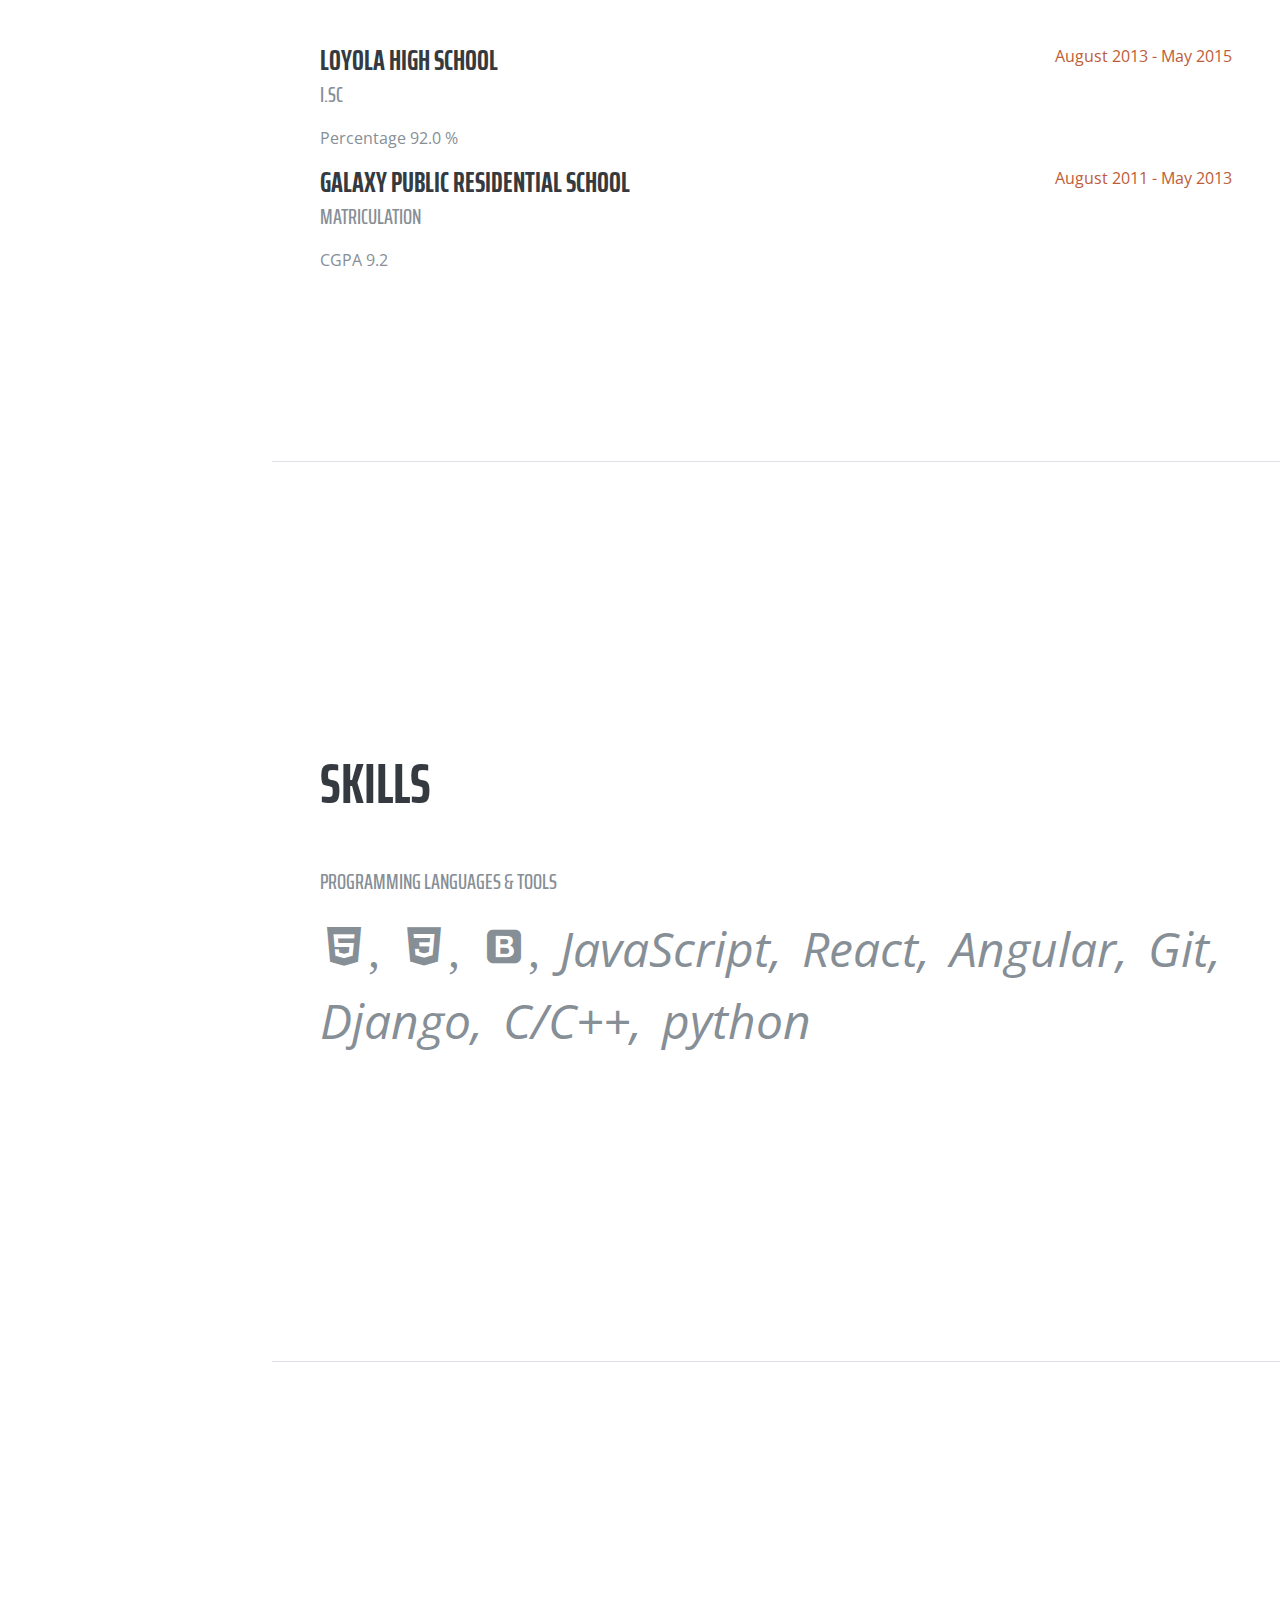
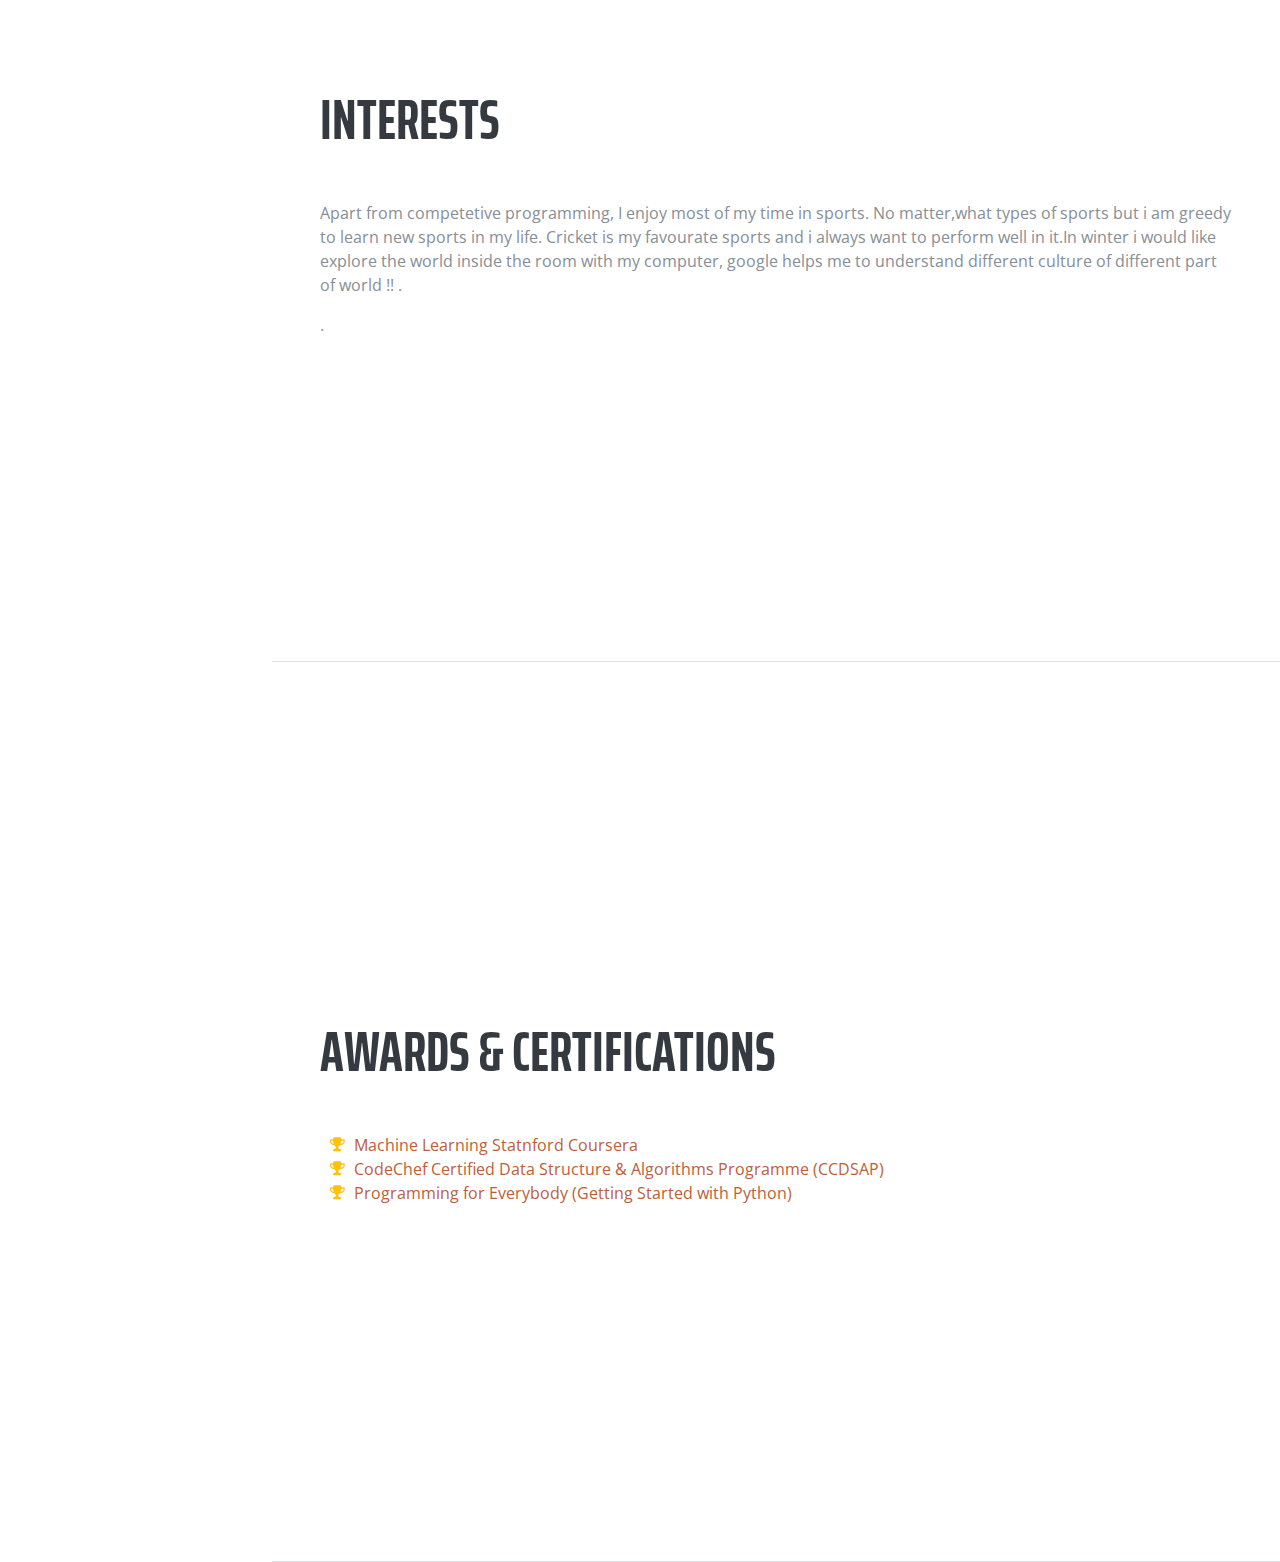
==== commit 92a2606f: "added new project amazon clone app" ====
--- a/index.html
+++ b/index.html
@@ -184,10 +184,23 @@
               />
               <div class="card-body">
                 <h5 class="card-title">Facebook Clone</h5>
-                <p class="card-text">
-                  Facebook clone app that have functionality like add posts
-                  google authentication.
-                </p>
+                <p class="card-text">Facebook clone app</p>
+              </div>
+            </div>
+
+            <div
+              class="card"
+              style="width: 15rem"
+              onclick="location.href='https://lite-e4409.web.app/'"
+            >
+              <img
+                class="card-img-top"
+                src="img/amazon-clone.png"
+                alt="Card image cap"
+              />
+              <div class="card-body">
+                <h5 class="card-title">Amazon Clone</h5>
+                <p class="card-text">Amazon clone app.</p>
               </div>
             </div>
 
